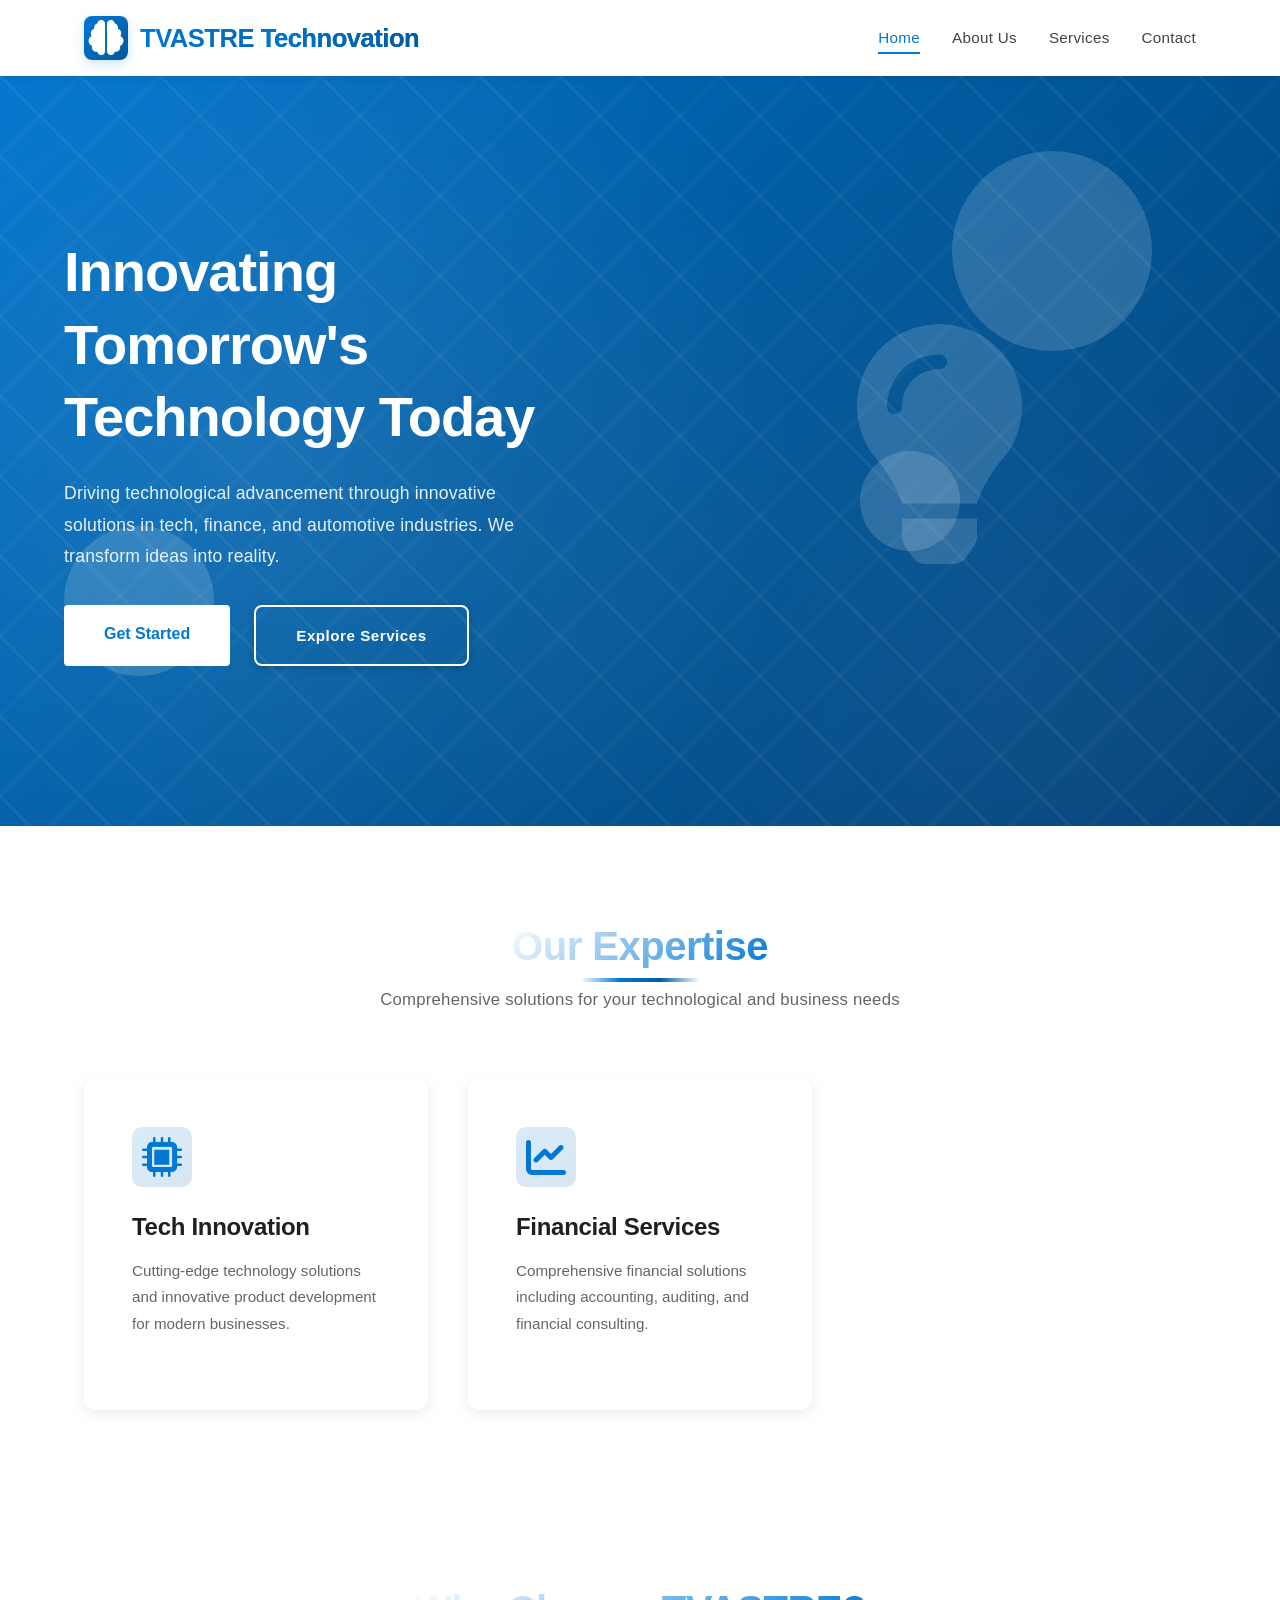
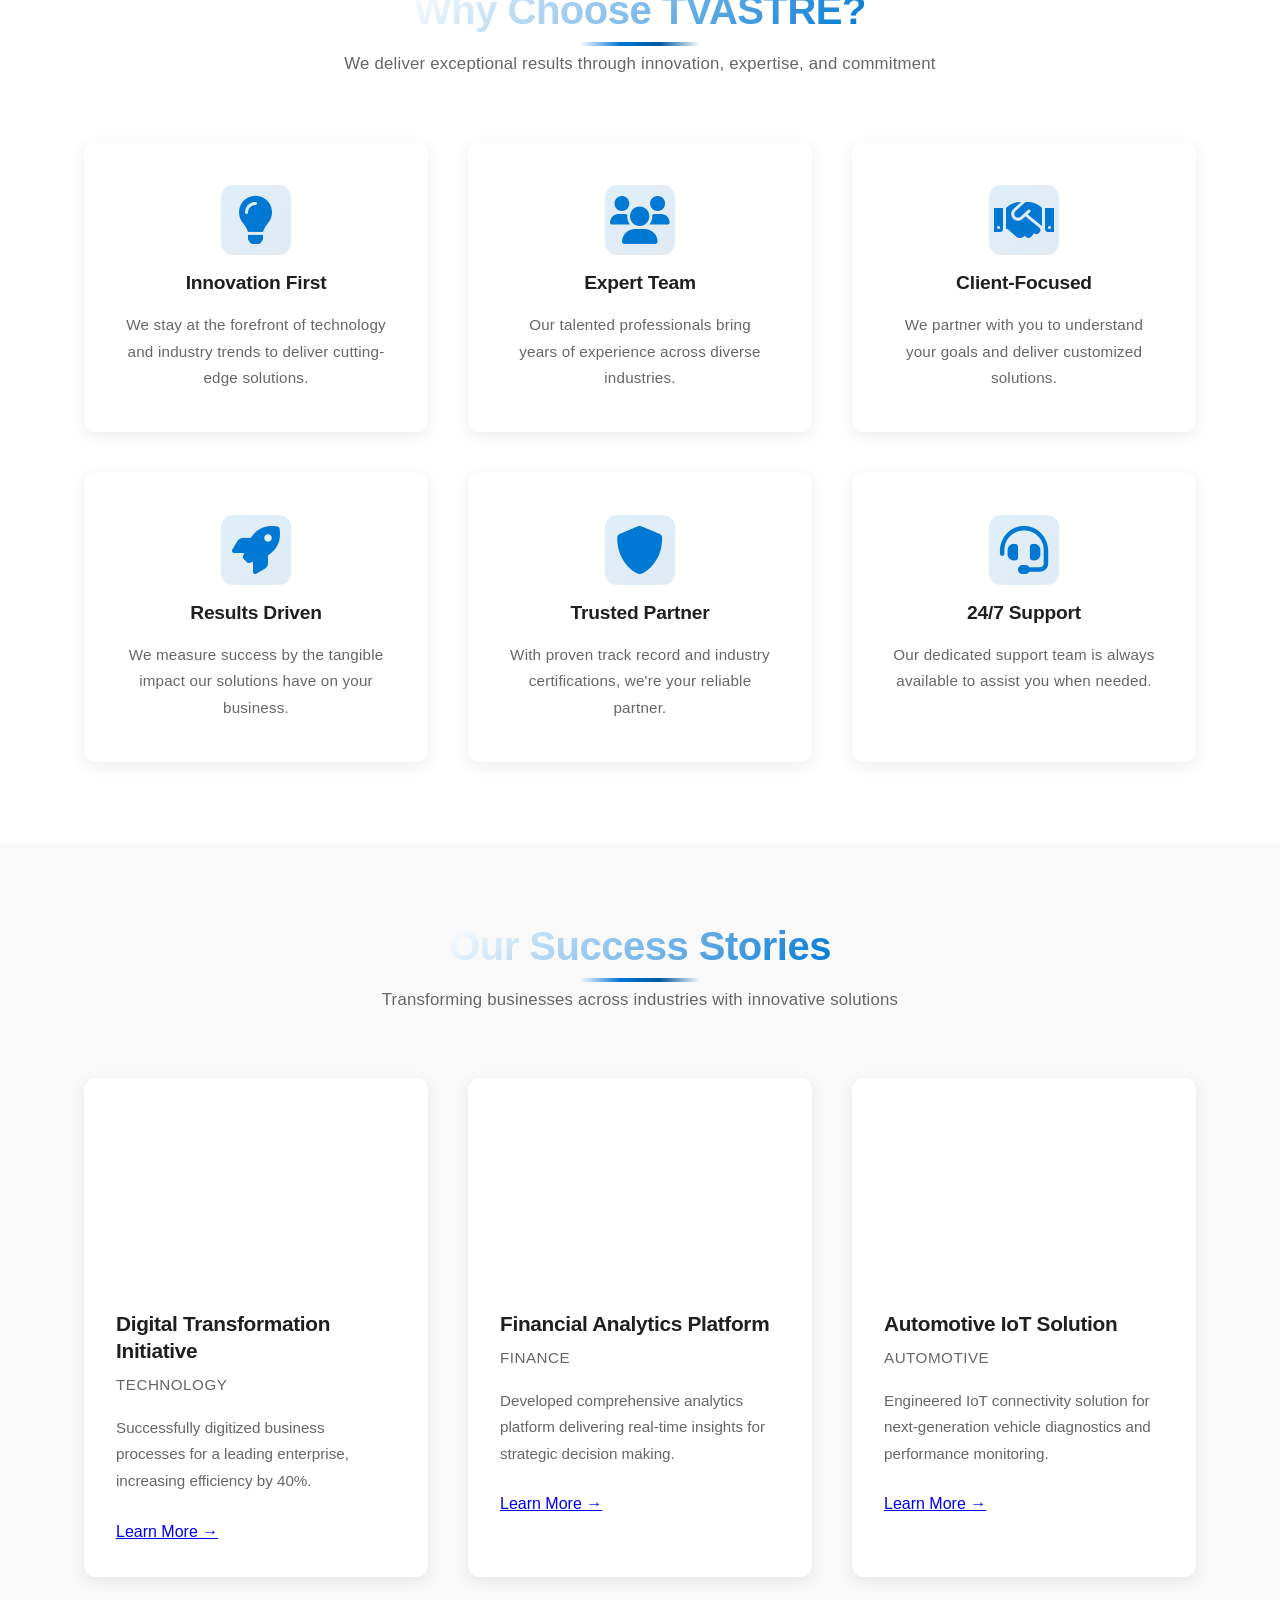
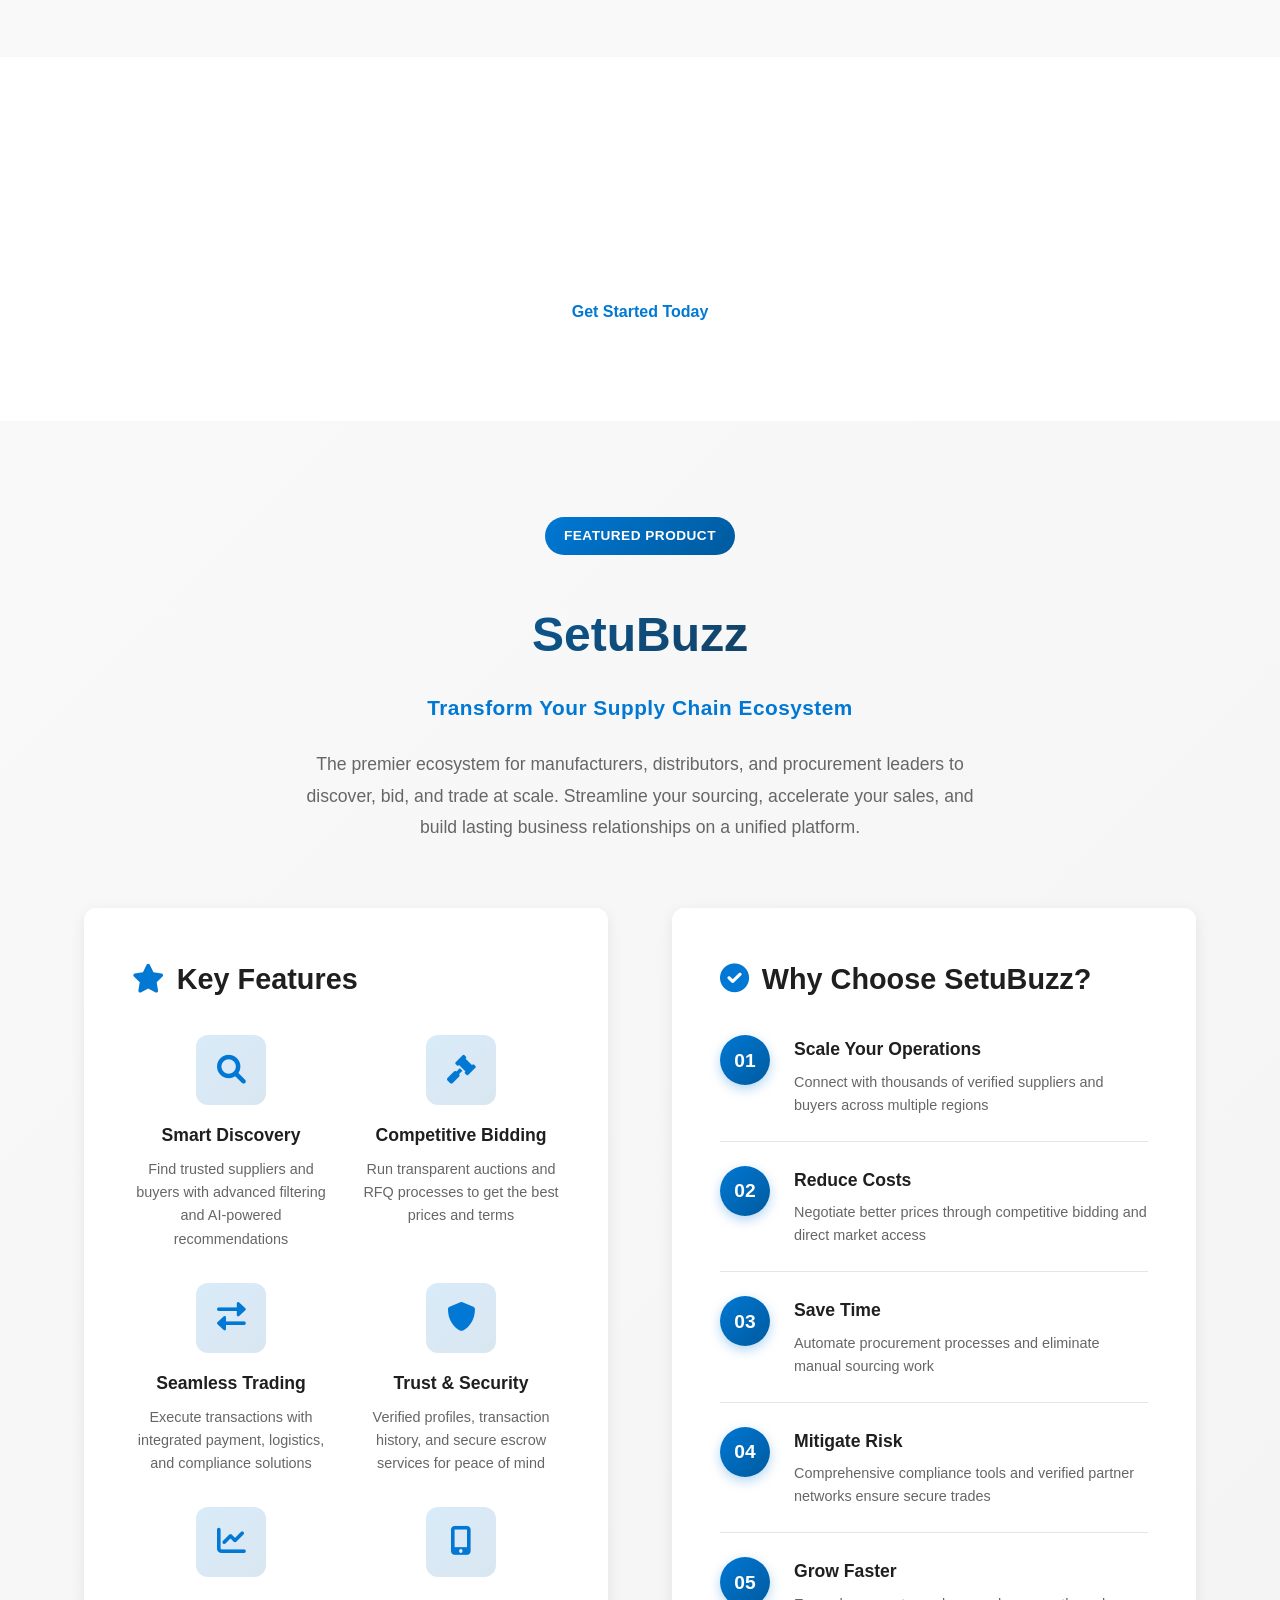
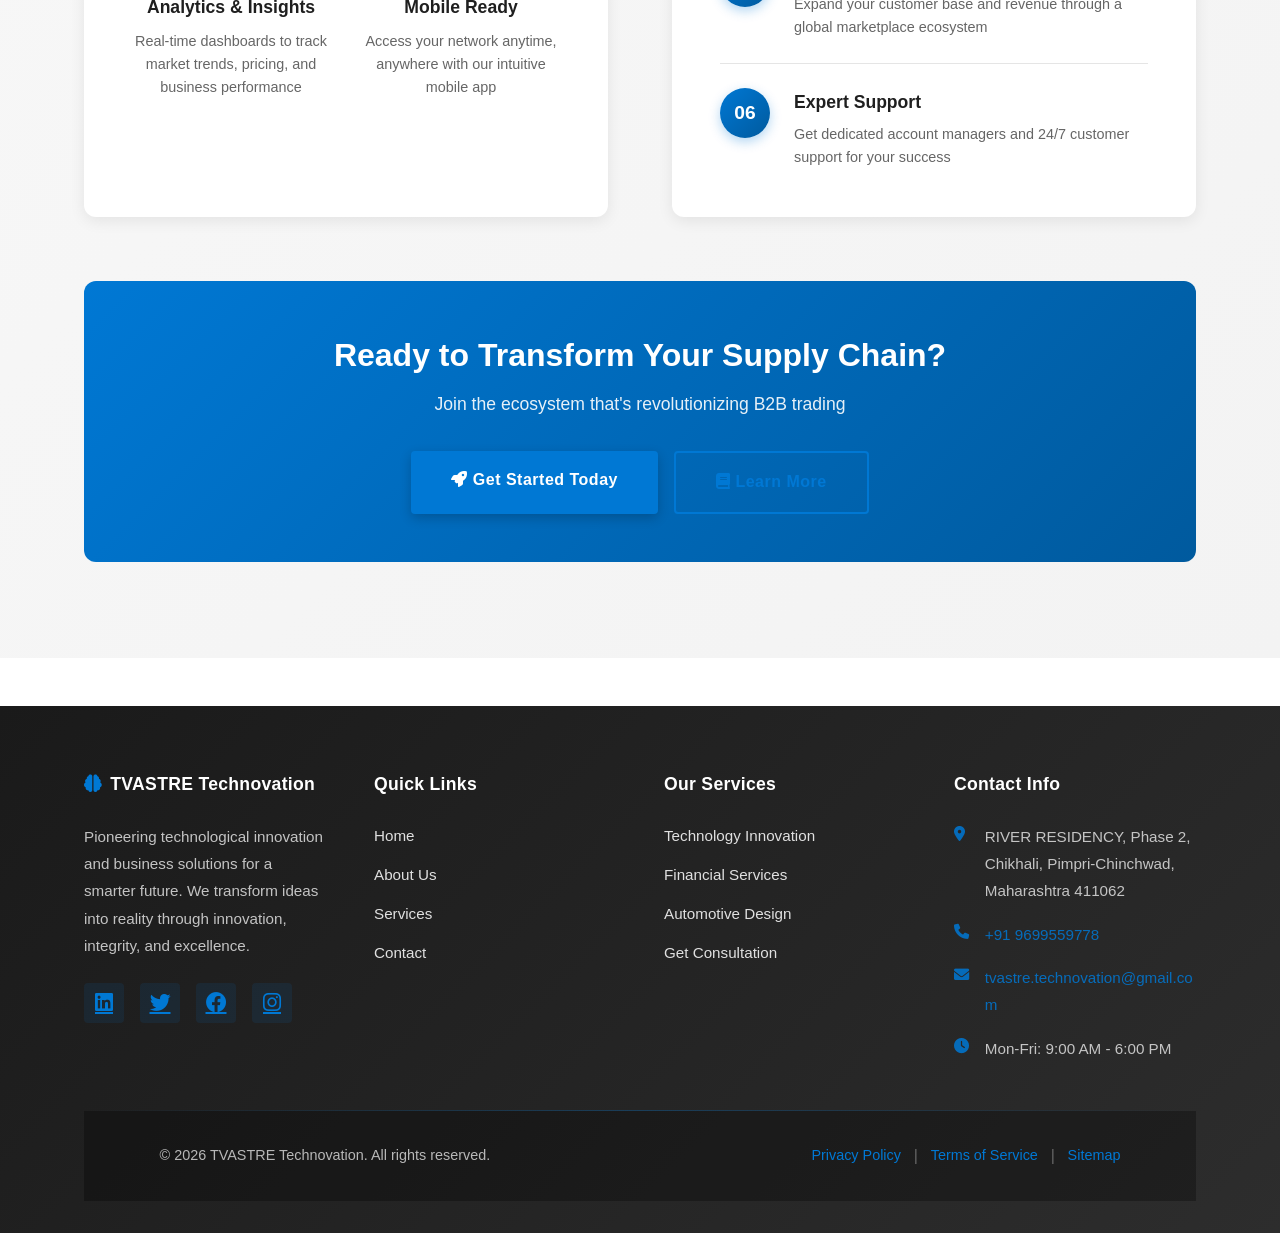
==== index.html @ 9a3a872b "setup" ====
<!DOCTYPE html>
<html lang="en">
<head>
    <meta charset="UTF-8">
    <meta name="viewport" content="width=device-width, initial-scale=1.0">
    <meta name="description" content="TVASTRE Technovation - Leading technology innovation solutions for tech, finance, and automotive industries. Transform your business with our cutting-edge solutions.">
    <meta name="keywords" content="technology innovation, tech solutions, software development, AI, machine learning, financial services, automotive technology">
    <meta name="author" content="TVASTRE Technovation">
    <meta name="robots" content="index, follow, max-snippet:-1, max-image-preview:large, max-video-preview:-1">
    <meta name="theme-color" content="#0078d4">
    <link rel="canonical" href="https://your-domain.com/index.html">
    
    <!-- Open Graph Tags -->
    <meta property="og:type" content="website">
    <meta property="og:title" content="TVASTRE Technovation - Tech Innovation Solutions">
    <meta property="og:description" content="Leading technology innovation solutions for tech, finance, and automotive industries. Transform your business with our cutting-edge solutions.">
    <meta property="og:url" content="https://your-domain.com/">
    <meta property="og:image" content="https://your-domain.com/og-image.png">
    <meta property="og:site_name" content="TVASTRE Technovation">
    
    <!-- Twitter Card Tags -->
    <meta name="twitter:card" content="summary_large_image">
    <meta name="twitter:title" content="TVASTRE Technovation - Tech Innovation Solutions">
    <meta name="twitter:description" content="Leading technology innovation solutions for tech, finance, and automotive industries.">
    <meta name="twitter:image" content="https://your-domain.com/og-image.png">
    
    <title>TVASTRE Technovation - Tech Innovation Solutions</title>
    <link rel="stylesheet" href="style.css">
    <link rel="stylesheet" href="https://cdnjs.cloudflare.com/ajax/libs/font-awesome/6.0.0/css/all.min.css">
    
    <!-- Structured Data - Organization -->
    <script type="application/ld+json">
    {
        "@context": "https://schema.org",
        "@type": "Organization",
        "name": "TVASTRE Technovation",
        "alternateName": "TVASTRE",
        "url": "https://your-domain.com",
        "logo": "https://your-domain.com/logo.png",
        "description": "Technology innovation and business solutions company",
        "foundingDate": "2010",
        "founders": [
            {
                "@type": "Person",
                "name": "Reena Panchal",
                "jobTitle": "Founder & CEO"
            }
        ],
        "address": {
            "@type": "PostalAddress",
            "streetAddress": "RIVER RESIDENCY, Phase 2, Chikhali",
            "addressLocality": "Pimpri-Chinchwad",
            "addressRegion": "Maharashtra",
            "postalCode": "411062",
            "addressCountry": "IN"
        },
        "contactPoint": {
            "@type": "ContactPoint",
            "contactType": "Customer Service",
            "telephone": "+91-9699559778",
            "email": "tvastre.technovation@gmail.com"
        },
        "sameAs": [
            "https://www.linkedin.com/company/tvastre-technovation",
            "https://www.twitter.com/tvastre",
            "https://www.facebook.com/tvastre",
            "https://www.instagram.com/tvastre"
        ]
    }
    </script>
    
    <!-- Structured Data - WebSite -->
    <script type="application/ld+json">
    {
        "@context": "https://schema.org",
        "@type": "WebSite",
        "name": "TVASTRE Technovation",
        "url": "https://your-domain.com",
        "potentialAction": {
            "@type": "SearchAction",
            "target": {
                "@type": "EntryPoint",
                "urlTemplate": "https://your-domain.com/search?q={search_term_string}"
            },
            "query-input": "required name=search_term_string"
        }
    }
    </script>
</head>
<body>
    <!-- Header -->
    <header>
        <div class="container">
            <nav>
                <div class="logo">
                    <i class="fas fa-brain"></i>
                    <h1>TVASTRE <span>Technovation</span></h1>
                </div>
                <div class="menu-toggle" id="menuToggle">
                    <i class="fas fa-bars"></i>
                </div>
                <ul class="nav-links" id="navLinks">
                    <li><a href="index.html" class="active">Home</a></li>
                    <li><a href="about.html">About Us</a></li>
                    <li><a href="services.html">Services</a></li>
                    <li><a href="contact.html">Contact</a></li>
                </ul>
            </nav>
        </div>
    </header>

    <!-- Hero Section -->
    <section class="hero">
        <div class="hero-canvas">
            <div class="hero-shapes">
                <div class="shape shape-1"></div>
                <div class="shape shape-2"></div>
                <div class="shape shape-3"></div>
            </div>
        </div>
        <div class="container hero-content">
            <div class="hero-text">
                <h2>Innovating Tomorrow's Technology Today</h2>
                <p>Driving technological advancement through innovative solutions in tech, finance, and automotive industries. We transform ideas into reality.</p>
                <div class="hero-buttons">
                    <a href="contact.html" class="cta-button">Get Started</a>
                    <a href="services.html" class="cta-button-outline">Explore Services</a>
                </div>
            </div>
            <div class="hero-visual">
                <div class="hero-illustration">
                    <i class="fas fa-lightbulb"></i>
                </div>
            </div>
        </div>
    </section>

    <!-- Services Overview -->
    <section class="services-overview">
        <div class="container">
            <div class="section-title">
                <h2>Our Expertise</h2>
                <p>Comprehensive solutions for your technological and business needs</p>
            </div>
            <div class="services-grid">
                <div class="service-card">
                    <div class="service-icon">
                        <i class="fas fa-microchip"></i>
                    </div>
                    <h3>Tech Innovation</h3>
                    <p>Cutting-edge technology solutions and innovative product development for modern businesses.</p>
                </div>
                <div class="service-card">
                    <div class="service-icon">
                        <i class="fas fa-chart-line"></i>
                    </div>
                    <h3>Financial Services</h3>
                    <p>Comprehensive financial solutions including accounting, auditing, and financial consulting.</p>
                </div>
            </div>
        </div>
    </section>

    <!-- Why Choose Us Section -->
    <section class="why-choose-us">
        <div class="container">
            <div class="section-title">
                <h2>Why Choose TVASTRE?</h2>
                <p>We deliver exceptional results through innovation, expertise, and commitment</p>
            </div>
            <div class="why-grid">
                <div class="why-card">
                    <div class="why-icon">
                        <i class="fas fa-lightbulb"></i>
                    </div>
                    <h4>Innovation First</h4>
                    <p>We stay at the forefront of technology and industry trends to deliver cutting-edge solutions.</p>
                </div>
                <div class="why-card">
                    <div class="why-icon">
                        <i class="fas fa-users"></i>
                    </div>
                    <h4>Expert Team</h4>
                    <p>Our talented professionals bring years of experience across diverse industries.</p>
                </div>
                <div class="why-card">
                    <div class="why-icon">
                        <i class="fas fa-handshake"></i>
                    </div>
                    <h4>Client-Focused</h4>
                    <p>We partner with you to understand your goals and deliver customized solutions.</p>
                </div>
                <div class="why-card">
                    <div class="why-icon">
                        <i class="fas fa-rocket"></i>
                    </div>
                    <h4>Results Driven</h4>
                    <p>We measure success by the tangible impact our solutions have on your business.</p>
                </div>
                <div class="why-card">
                    <div class="why-icon">
                        <i class="fas fa-shield-alt"></i>
                    </div>
                    <h4>Trusted Partner</h4>
                    <p>With proven track record and industry certifications, we're your reliable partner.</p>
                </div>
                <div class="why-card">
                    <div class="why-icon">
                        <i class="fas fa-headset"></i>
                    </div>
                    <h4>24/7 Support</h4>
                    <p>Our dedicated support team is always available to assist you when needed.</p>
                </div>
            </div>
        </div>
    </section>

    <!-- Featured Projects Section -->
    <section class="projects-section">
        <div class="container">
            <div class="section-title">
                <h2>Our Success Stories</h2>
                <p>Transforming businesses across industries with innovative solutions</p>
            </div>
            <div class="projects-grid">
                <div class="project-card">
                    <div class="project-image" style="background-image: url('https://images.unsplash.com/photo-1552664730-d307ca884978?w=600&h=400&fit=crop');" aria-label="Digital Transformation Initiative - Technology project showcasing modern tech workspace" title="Digital Transformation Initiative"></div>
                    <div class="project-content">
                        <h4>Digital Transformation Initiative</h4>
                        <p class="project-category">Technology</p>
                        <p>Successfully digitized business processes for a leading enterprise, increasing efficiency by 40%.</p>
                        <a href="#" class="project-link" aria-label="Learn more about Digital Transformation Initiative project">Learn More →</a>
                    </div>
                </div>
                <div class="project-card">
                    <div class="project-image" style="background-image: url('https://images.unsplash.com/photo-1551288049-bebda4e38f71?w=600&h=400&fit=crop');" aria-label="Financial Analytics Platform - Finance project with data insights and analytics" title="Financial Analytics Platform"></div>
                    <div class="project-content">
                        <h4>Financial Analytics Platform</h4>
                        <p class="project-category">Finance</p>
                        <p>Developed comprehensive analytics platform delivering real-time insights for strategic decision making.</p>
                        <a href="#" class="project-link" aria-label="Learn more about Financial Analytics Platform project">Learn More →</a>
                    </div>
                </div>
                <div class="project-card">
                    <div class="project-image" style="background-image: url('https://images.unsplash.com/photo-1488557456272-9ca3bef4f604?w=600&h=400&fit=crop');" aria-label="Automotive IoT Solution - Connected vehicle technology and diagnostics" title="Automotive IoT Solution"></div>
                    <div class="project-content">
                        <h4>Automotive IoT Solution</h4>
                        <p class="project-category">Automotive</p>
                        <p>Engineered IoT connectivity solution for next-generation vehicle diagnostics and performance monitoring.</p>
                        <a href="#" class="project-link" aria-label="Learn more about Automotive IoT Solution project">Learn More →</a>
                    </div>
                </div>
            </div>
        </div>
    </section>

    <!-- Statistics Section -->
    <!-- <section class="stats-section">
        <div class="container">
            <div class="stats-grid">
                <div class="stat-card">
                    <h3 class="stat-number">150+</h3>
                    <p>Projects Completed</p>
                </div>
                <div class="stat-card">
                    <h3 class="stat-number">50+</h3>
                    <p>Enterprise Clients</p>
                </div>
                <div class="stat-card">
                    <h3 class="stat-number">100+</h3>
                    <p>Team Members</p>
                </div>
                <div class="stat-card">
                    <h3 class="stat-number">15+</h3>
                    <p>Years Experience</p>
                </div>
            </div>
        </div>
    </section> -->

    <!-- CTA Banner -->
    <section class="cta-banner">
        <div class="container">
            <h2>Ready to Transform Your Business?</h2>
            <p>Let's work together to achieve your goals with innovative solutions</p>
            <a href="contact.html" class="cta-button">Get Started Today</a>
        </div>
    </section>

    <!-- SetuBuzz Product Section -->
    <section class="product-section">
        <div class="container">
            <div class="product-header">
                <div class="product-badge">Featured Product</div>
                <h2>SetuBuzz</h2>
                <p class="product-tagline">Transform Your Supply Chain Ecosystem</p>
                <p class="product-description">
                    The premier ecosystem for manufacturers, distributors, and procurement leaders to discover, bid, and trade at scale. 
                    Streamline your sourcing, accelerate your sales, and build lasting business relationships on a unified platform.
                </p>
            </div>

            <div class="product-content">
                <div class="product-features">
                    <h3><i class="fas fa-star"></i> Key Features</h3>
                    <div class="features-grid">
                        <div class="feature-item">
                            <div class="feature-icon">
                                <i class="fas fa-search"></i>
                            </div>
                            <h4>Smart Discovery</h4>
                            <p>Find trusted suppliers and buyers with advanced filtering and AI-powered recommendations</p>
                        </div>

                        <div class="feature-item">
                            <div class="feature-icon">
                                <i class="fas fa-gavel"></i>
                            </div>
                            <h4>Competitive Bidding</h4>
                            <p>Run transparent auctions and RFQ processes to get the best prices and terms</p>
                        </div>

                        <div class="feature-item">
                            <div class="feature-icon">
                                <i class="fas fa-exchange-alt"></i>
                            </div>
                            <h4>Seamless Trading</h4>
                            <p>Execute transactions with integrated payment, logistics, and compliance solutions</p>
                        </div>

                        <div class="feature-item">
                            <div class="feature-icon">
                                <i class="fas fa-shield-alt"></i>
                            </div>
                            <h4>Trust & Security</h4>
                            <p>Verified profiles, transaction history, and secure escrow services for peace of mind</p>
                        </div>

                        <div class="feature-item">
                            <div class="feature-icon">
                                <i class="fas fa-chart-line"></i>
                            </div>
                            <h4>Analytics & Insights</h4>
                            <p>Real-time dashboards to track market trends, pricing, and business performance</p>
                        </div>

                        <div class="feature-item">
                            <div class="feature-icon">
                                <i class="fas fa-mobile-alt"></i>
                            </div>
                            <h4>Mobile Ready</h4>
                            <p>Access your network anytime, anywhere with our intuitive mobile app</p>
                        </div>
                    </div>
                </div>

                <div class="product-benefits">
                    <h3><i class="fas fa-check-circle"></i> Why Choose SetuBuzz?</h3>
                    <div class="benefits-list">
                        <div class="benefit-item">
                            <div class="benefit-number">01</div>
                            <div class="benefit-text">
                                <h4>Scale Your Operations</h4>
                                <p>Connect with thousands of verified suppliers and buyers across multiple regions</p>
                            </div>
                        </div>

                        <div class="benefit-item">
                            <div class="benefit-number">02</div>
                            <div class="benefit-text">
                                <h4>Reduce Costs</h4>
                                <p>Negotiate better prices through competitive bidding and direct market access</p>
                            </div>
                        </div>

                        <div class="benefit-item">
                            <div class="benefit-number">03</div>
                            <div class="benefit-text">
                                <h4>Save Time</h4>
                                <p>Automate procurement processes and eliminate manual sourcing work</p>
                            </div>
                        </div>

                        <div class="benefit-item">
                            <div class="benefit-number">04</div>
                            <div class="benefit-text">
                                <h4>Mitigate Risk</h4>
                                <p>Comprehensive compliance tools and verified partner networks ensure secure trades</p>
                            </div>
                        </div>

                        <div class="benefit-item">
                            <div class="benefit-number">05</div>
                            <div class="benefit-text">
                                <h4>Grow Faster</h4>
                                <p>Expand your customer base and revenue through a global marketplace ecosystem</p>
                            </div>
                        </div>

                        <div class="benefit-item">
                            <div class="benefit-number">06</div>
                            <div class="benefit-text">
                                <h4>Expert Support</h4>
                                <p>Get dedicated account managers and 24/7 customer support for your success</p>
                            </div>
                        </div>
                    </div>
                </div>
            </div>

            <!-- <div class="product-stats">
                <div class="stat">
                    <div class="stat-number">10K+</div>
                    <div class="stat-label">Active Partners</div>
                </div>
                <div class="stat">
                    <div class="stat-number">$500M+</div>
                    <div class="stat-label">Annual Trade Value</div>
                </div>
                <div class="stat">
                    <div class="stat-number">50+</div>
                    <div class="stat-label">Countries Served</div>
                </div>
                <div class="stat">
                    <div class="stat-number">99.9%</div>
                    <div class="stat-label">Uptime SLA</div>
                </div>
            </div> -->

            <div class="product-cta">
                <h3>Ready to Transform Your Supply Chain?</h3>
                <p>Join the ecosystem that's revolutionizing B2B trading</p>
                <div class="cta-buttons">
                    <a href="contact.html" class="cta-button-primary">
                        <i class="fas fa-rocket"></i> Get Started Today
                    </a>
                    <a href="services.html" class="cta-button-secondary">
                        <i class="fas fa-book"></i> Learn More
                    </a>
                </div>
            </div>
        </div>
    </section>

    <!-- Footer -->
    <footer>
        <div class="container">
            <div class="footer-content">
                <div class="footer-section">
                    <h3><i class="fas fa-brain"></i> TVASTRE Technovation</h3>
                    <p>Pioneering technological innovation and business solutions for a smarter future. We transform ideas into reality through innovation, integrity, and excellence.</p>
                    <div class="social-links">
                        <a href="#" title="LinkedIn"><i class="fab fa-linkedin"></i></a>
                        <a href="#" title="Twitter"><i class="fab fa-twitter"></i></a>
                        <a href="#" title="Facebook"><i class="fab fa-facebook"></i></a>
                        <a href="#" title="Instagram"><i class="fab fa-instagram"></i></a>
                    </div>
                </div>

                <div class="footer-section">
                    <h3>Quick Links</h3>
                    <ul class="footer-links">
                        <li><a href="index.html">Home</a></li>
                        <li><a href="about.html">About Us</a></li>
                        <li><a href="services.html">Services</a></li>
                        <li><a href="contact.html">Contact</a></li>
                    </ul>
                </div>

                <div class="footer-section">
                    <h3>Our Services</h3>
                    <ul class="footer-links">
                        <li><a href="services.html#tech">Technology Innovation</a></li>
                        <li><a href="services.html#finance">Financial Services</a></li>
                        <li><a href="services.html#automotive">Automotive Design</a></li>
                        <li><a href="contact.html">Get Consultation</a></li>
                    </ul>
                </div>

                <div class="footer-section">
                    <h3>Contact Info</h3>
                    <div class="contact-details">
                        <p><i class="fas fa-map-marker-alt"></i> RIVER RESIDENCY, Phase 2, Chikhali, Pimpri-Chinchwad, Maharashtra 411062</p>
                        <p><i class="fas fa-phone"></i> <a href="tel:+919699559778">+91 9699559778</a></p>
                        <p><i class="fas fa-envelope"></i> <a href="mailto:tvastre.technovation@gmail.com">tvastre.technovation@gmail.com</a></p>
                        <p><i class="fas fa-clock"></i> Mon-Fri: 9:00 AM - 6:00 PM</p>
                    </div>
                </div>
            </div>

            <div class="footer-divider"></div>

            <div class="footer-bottom">
                <div class="container">
                    <div class="footer-bottom-content">
                        <p class="copyright">&copy; 2026 TVASTRE Technovation. All rights reserved.</p>
                        <div class="footer-links-bottom">
                            <a href="#">Privacy Policy</a>
                            <span>|</span>
                            <a href="#">Terms of Service</a>
                            <span>|</span>
                            <a href="#">Sitemap</a>
                        </div>
                    </div>
                </div>
            </div>
        </div>
    </footer>
    
    <!-- Mobile Menu Toggle & Parallax Script -->
    <script>
        // Mobile Menu Toggle
        const menuToggle = document.getElementById('menuToggle');
        const navLinks = document.getElementById('navLinks');
        
        menuToggle.addEventListener('click', function() {
            navLinks.classList.toggle('active');
        });
        
        // Close menu when a link is clicked
        document.querySelectorAll('.nav-links a').forEach(link => {
            link.addEventListener('click', function() {
                navLinks.classList.remove('active');
            });
        });
        
        // Close menu when clicking outside
        document.addEventListener('click', function(event) {
            const isClickInsideNav = navLinks.contains(event.target);
            const isClickInsideToggle = menuToggle.contains(event.target);
            
            if (!isClickInsideNav && !isClickInsideToggle) {
                navLinks.classList.remove('active');
            }
        });

        // Parallax Effect for Background Elements
        window.addEventListener('scroll', function() {
            const parallaxElements = document.querySelectorAll('.hero, .cta-banner, .parallax-section');
            
            parallaxElements.forEach(function(element) {
                const scrollPosition = window.pageYOffset;
                const elementOffset = element.offsetTop;
                const distance = scrollPosition - elementOffset;
                const parallaxSpeed = 0.5;
                
                if (distance > -element.offsetHeight && distance < window.innerHeight) {
                    element.style.backgroundPosition = 'center ' + (distance * parallaxSpeed) + 'px';
                }
            });
        });

        // Smooth Scroll Behavior for Anchor Links
        document.querySelectorAll('a[href^="#"]').forEach(anchor => {
            anchor.addEventListener('click', function (e) {
                e.preventDefault();
                const target = document.querySelector(this.getAttribute('href'));
                if (target) {
                    target.scrollIntoView({
                        behavior: 'smooth',
                        block: 'start'
                    });
                }
            });
        });
    </script>
</body>
</html>
---- style.css ----
/* Reset and Base Styles */
* {
    margin: 0;
    padding: 0;
    box-sizing: border-box;
}

body {
    font-family: -apple-system, BlinkMacSystemFont, 'Segoe UI', 'Roboto', 'Helvetica Neue', sans-serif;
    line-height: 1.65;
    color: #2d2d2d;
    background-color: #fff;
    font-size: 1rem;
    font-weight: 400;
    -webkit-font-smoothing: antialiased;
    -moz-osx-font-smoothing: grayscale;
}

.container {
    width: 90%;
    max-width: 1200px;
    margin: 0 auto;
    padding: 0 20px;
}

/* Header & Navigation */
header {
    background: #fff;
    border-bottom: none;
    box-shadow: 0 2px 8px rgba(0, 0, 0, 0.08);
    position: sticky;
    top: 0;
    z-index: 1000;
}

nav {
    display: flex;
    justify-content: space-between;
    align-items: center;
    padding: 1rem 0;
}

.logo {
    display: flex;
    align-items: center;
    gap: 12px;
    cursor: pointer;
    transition: all 0.3s ease;
}

.logo:hover {
    transform: translateY(-3px);
}

.logo:hover i {
    box-shadow: 0 8px 24px rgba(0, 120, 212, 0.35);
    transform: scale(1.05);
}

.logo:hover h1 {
    letter-spacing: 0px;
}

.logo i {
    font-size: 2.2rem;
    width: 44px;
    height: 44px;
    background: linear-gradient(135deg, #0078d4, #005a9e);
    color: white;
    display: flex;
    align-items: center;
    justify-content: center;
    border-radius: 8px;
    box-shadow: 0 4px 12px rgba(0, 120, 212, 0.2);
    transition: all 0.3s ease;
}

.logo h1 {
    font-size: 1.6rem;
    background: linear-gradient(135deg, #0078d4, #005a9e);
    -webkit-background-clip: text;
    -webkit-text-fill-color: transparent;
    background-clip: text;
    font-weight: 700;
    letter-spacing: -0.5px;
    margin: 0;
    transition: letter-spacing 0.3s ease;
}

.logo span {
    background: linear-gradient(135deg, #0078d4, #005a9e);
    -webkit-background-clip: text;
    -webkit-text-fill-color: transparent;
    background-clip: text;
    font-weight: 700;
}

.nav-links {
    display: flex;
    list-style: none;
    gap: 2rem;
}

.nav-links a {
    text-decoration: none;
    color: #424242;
    font-weight: 500;
    font-size: 0.95rem;
    letter-spacing: 0.3px;
    transition: color 0.3s;
    padding: 0.5rem 0;
    position: relative;
}

.nav-links a::after {
    content: '';
    position: absolute;
    bottom: 0;
    left: 0;
    width: 0;
    height: 2px;
    background: linear-gradient(90deg, #0078d4, #005a9e);
    transition: width 0.3s ease;
}

.nav-links a:hover {
    color: #0078d4;
}

.nav-links a:hover::after {
    width: 100%;
}

.nav-links a.active {
    color: #0078d4;
}

.nav-links a.active::after {
    content: '';
    position: absolute;
    bottom: 0;
    left: 0;
    width: 100%;
    height: 2px;
    background: #0078d4;
}

/* Hamburger Menu */
.menu-toggle {
    display: none;
    font-size: 1.5rem;
    cursor: pointer;
    color: #0078d4;
    transition: all 0.3s ease;
}

.menu-toggle:hover {
    transform: scale(1.1);
}

/* Hero Section */
.hero {
    background: linear-gradient(135deg, #0078d4 0%, #005a9e 50%, #003d73 100%);
    background-attachment: fixed;
    background-position: center;
    background-repeat: no-repeat;
    background-size: cover;
    color: white;
    padding: 0;
    position: relative;
    overflow: hidden;
    min-height: 750px;
    display: flex;
    align-items: center;
}

.hero::before {
    content: '';
    position: absolute;
    top: 0;
    left: 0;
    right: 0;
    bottom: 0;
    background: 
        radial-gradient(circle at 20% 50%, rgba(255, 255, 255, 0.1) 0%, transparent 50%),
        radial-gradient(circle at 80% 80%, rgba(255, 255, 255, 0.05) 0%, transparent 50%);
    z-index: 1;
}

.hero::after {
    content: '';
    position: absolute;
    top: 0;
    left: 0;
    right: 0;
    bottom: 0;
    background-image: 
        linear-gradient(45deg, transparent 48%, rgba(255, 255, 255, 0.05) 49%, rgba(255, 255, 255, 0.05) 51%, transparent 52%),
        linear-gradient(-45deg, transparent 48%, rgba(255, 255, 255, 0.03) 49%, rgba(255, 255, 255, 0.03) 51%, transparent 52%);
    background-size: 80px 80px;
    background-position: 0 0, 40px 40px;
    z-index: 1;
}

.hero-canvas {
    position: absolute;
    top: 0;
    left: 0;
    right: 0;
    bottom: 0;
    opacity: 0.15;
    z-index: 1;
}

.hero-shapes {
    position: absolute;
    width: 100%;
    height: 100%;
}

.shape {
    position: absolute;
    border-radius: 50%;
    background: white;
}

.shape-1 {
    width: 200px;
    height: 200px;
    top: 10%;
    right: 10%;
    animation: float 6s ease-in-out infinite;
}

.shape-2 {
    width: 150px;
    height: 150px;
    bottom: 20%;
    left: 5%;
    animation: float 8s ease-in-out infinite reverse;
}

.shape-3 {
    width: 100px;
    height: 100px;
    top: 50%;
    right: 25%;
    animation: float 7s ease-in-out infinite;
}

@keyframes float {
    0%, 100% { transform: translateY(0px); }
    50% { transform: translateY(-30px); }
}

/* Parallax Section Class */
.parallax-section {
    background-attachment: fixed;
    background-position: center;
    background-repeat: no-repeat;
    background-size: cover;
    position: relative;
}

/* Parallax Background Element */
.parallax-bg {
    position: relative;
    overflow: hidden;
}

.parallax-content {
    position: relative;
    z-index: 2;
}

.hero-content {
    display: grid;
    grid-template-columns: 1fr 1fr;
    gap: 3rem;
    align-items: center;
    position: relative;
    z-index: 3;
    padding: 4rem 0;
}

.hero-text h2 {
    font-size: 3.5rem;
    margin-bottom: 1.5rem;
    font-weight: 600;
    line-height: 1.3;
    letter-spacing: -1px;
    animation: slideInLeft 0.8s ease-out;
}

@keyframes slideInLeft {
    from {
        opacity: 0;
        transform: translateX(-30px);
    }
    to {
        opacity: 1;
        transform: translateX(0);
    }
}

.hero-text p {
    font-size: 1.1rem;
    max-width: 500px;
    margin-bottom: 2rem;
    opacity: 0.9;
    line-height: 1.8;
    font-weight: 400;
    letter-spacing: 0.2px;
    animation: slideInUp 0.8s ease-out 0.2s backwards;
}

.hero-buttons {
    display: flex;
    gap: 1.5rem;
    flex-wrap: wrap;
    animation: slideInUp 0.8s ease-out 0.4s backwards;
}

@keyframes slideInUp {
    from {
        opacity: 0;
        transform: translateY(30px);
    }
    to {
        opacity: 1;
        transform: translateY(0);
    }
}

.cta-button-outline {
    display: inline-block;
    background: transparent;
    color: white;
    padding: 1rem 2.5rem;
    border: 2px solid white;
    border-radius: 8px;
    text-decoration: none;
    font-weight: 600;
    font-size: 0.95rem;
    letter-spacing: 0.5px;
    transition: all 0.3s ease;
    box-shadow: 0 2px 8px rgba(0, 0, 0, 0.2), 0 0 20px rgba(255, 255, 255, 0);
    position: relative;
    overflow: hidden;
    min-height: 44px;
    display: flex;
    align-items: center;
    justify-content: center;
}

.cta-button-outline::before {
    content: '';
    position: absolute;
    top: 0;
    left: -100%;
    width: 100%;
    height: 100%;
    background: white;
    z-index: -1;
    transition: left 0.3s ease;
}

.cta-button-outline:hover {
    background: white;
    color: #0078d4;
    transform: translateY(-2px);
    box-shadow: 0 8px 16px rgba(0, 0, 0, 0.3), 0 0 30px rgba(255, 255, 255, 0.4);
}

.cta-button-outline:hover::before {
    left: 0;
}

.hero-visual {
    display: flex;
    justify-content: center;
    align-items: center;
}

.hero-illustration {
    font-size: 15rem;
    opacity: 0.15;
    animation: pulse 3s ease-in-out infinite;
}

@keyframes pulse {
    0%, 100% { transform: scale(1); }
    50% { transform: scale(1.1); }
}

/* Section Common Styles */
section {
    padding: 6rem 0;
}

.section-title {
    text-align: center;
    margin-bottom: 4rem;
}

.section-title h2 {
    font-size: 2.5rem;
    color: #1f1f1f;
    margin-bottom: 1rem;
    position: relative;
    display: inline-block;
    font-weight: 600;
    letter-spacing: -0.5px;
    line-height: 1.2;
    background: linear-gradient(135deg, #fff, #0078d4);
    -webkit-background-clip: text;
    -webkit-text-fill-color: transparent;
    background-clip: text;
}

.section-title h2::after {
    content: '';
    position: absolute;
    bottom: -12px;
    left: 50%;
    transform: translateX(-50%);
    width: 120px;
    height: 4px;
    background: linear-gradient(90deg, transparent, #0078d4, #005a9e, transparent);
    border-radius: 2px;
    animation: expandWidth 0.8s ease-out;
}

@keyframes expandWidth {
    from {
        width: 0;
    }
    to {
        width: 120px;
    }
}

.section-title p {
    color: #666;
    max-width: 600px;
    margin: 0 auto;
    font-size: 1.05rem;
    line-height: 1.7;
    font-weight: 400;
    letter-spacing: 0.2px;
}

/* Services Section */
.services-grid {
    display: grid;
    grid-template-columns: repeat(auto-fit, minmax(300px, 1fr));
    gap: 2.5rem;
    margin-top: 4rem;
}

.service-card {
    background: white;
    border-radius: 12px;
    padding: 3rem;
    border: none;
    box-shadow: 0 4px 15px rgba(0, 0, 0, 0.08);
    transition: box-shadow 0.3s ease, transform 0.3s ease;
    position: relative;
    overflow: hidden;
}

.service-card::before {
    content: '';
    position: absolute;
    top: 0;
    left: 0;
    width: 100%;
    height: 4px;
    background: linear-gradient(90deg, #0078d4, #005a9e);
    transform: scaleX(0);
    transform-origin: left;
    transition: transform 0.3s ease;
}

.service-card:hover {
    transform: translateY(-8px);
    box-shadow: 0 16px 40px rgba(0, 120, 212, 0.15);
}

.service-card:hover::before {
    transform: scaleX(1);
}

.service-card h3 {
    color: #1f1f1f;
    margin-bottom: 1rem;
    font-size: 1.5rem;
    font-weight: 600;
    letter-spacing: -0.3px;
    line-height: 1.3;
    transition: all 0.3s ease;
}

.service-card:hover h3 {
    color: #0078d4;
    transform: translateX(5px);
}

.service-card h4 {
    color: #0078d4;
    margin-bottom: 1rem;
    font-size: 1.25rem;
    font-weight: 600;
    letter-spacing: 0.2px;
}

.service-card p {
    color: #666;
    margin-bottom: 1.5rem;
    line-height: 1.75;
    font-weight: 400;
    font-size: 0.95rem;
}

.service-icon {
    font-size: 2.5rem;
    color: #0078d4;
    margin-bottom: 1.5rem;
    width: 60px;
    height: 60px;
    display: flex;
    align-items: center;
    justify-content: center;
    background: linear-gradient(135deg, rgba(0, 120, 212, 0.15), rgba(0, 90, 158, 0.15));
    border-radius: 10px;
    transition: all 0.3s ease;
}

.service-card:hover .service-icon {
    background: linear-gradient(135deg, #0078d4, #005a9e);
    color: white;
    transform: rotate(10deg) scale(1.1);
}

/* About Page */
.about-content {
    display: grid;
    grid-template-columns: 1fr 1fr;
    gap: 4rem;
    align-items: center;
}

.about-text h3 {
    color: #1f1f1f;
    margin-bottom: 1.5rem;
    font-size: 2rem;
    font-weight: 600;
    letter-spacing: -0.5px;
    line-height: 1.3;
    background: linear-gradient(135deg, #1f1f1f, #0078d4);
    -webkit-background-clip: text;
    -webkit-text-fill-color: transparent;
    background-clip: text;
}

.about-image img {
    width: 100%;
    border-radius: 4px;
    box-shadow: 0 10px 30px rgba(0,0,0,0.12);
}

.founder-info {
    background: linear-gradient(135deg, #f9f9f9, #f3f3f3);
    padding: 2.5rem;
    border-radius: 12px;
    margin-top: 2rem;
    border-left: 5px solid #0078d4;
    box-shadow: 0 2px 8px rgba(0, 0, 0, 0.04);
}

/* Contact Page */
.contact-container {
    display: grid;
    grid-template-columns: 1fr 2fr;
    gap: 4rem;
}

.contact-info {
    background: white;
    color: #1f1f1f;
    padding: 3rem;
    border-radius: 12px;
    box-shadow: 0 4px 15px rgba(0, 0, 0, 0.08);
}

.contact-info h3 {
    margin-bottom: 2rem;
    font-size: 1.5rem;
    font-weight: 600;
    letter-spacing: -0.3px;
    color: #1f1f1f;
}

.contact-item {
    display: flex;
    align-items: center;
    gap: 1rem;
    margin-bottom: 1.5rem;
}

.contact-icon {
    font-size: 1.2rem;
    color: #0078d4;
}

.contact-form {
    background: white;
    padding: 3rem;
    border-radius: 12px;
    border: none;
    box-shadow: 0 4px 15px rgba(0, 0, 0, 0.08);
}

.form-group {
    margin-bottom: 1.5rem;
}

.form-group label {
    display: block;
    margin-bottom: 0.5rem;
    color: #1f1f1f;
    font-weight: 600;
    font-size: 0.95rem;
    letter-spacing: 0.2px;
}

.form-group input,
.form-group textarea {
    width: 100%;
    padding: 0.9rem 1.1rem;
    border: 2px solid #e5e5e5;
    border-radius: 8px;
    font-family: inherit;
    font-size: 0.95rem;
    font-weight: 400;
    letter-spacing: 0.2px;
    line-height: 1.5;
    transition: border-color 0.3s ease, box-shadow 0.3s ease;
    background: #fafafa;
    min-height: 44px;
}

.form-group input:focus,
.form-group textarea:focus {
    outline: none;
    border-color: #0078d4;
    background: white;
    box-shadow: 0 0 0 3px rgba(0, 120, 212, 0.1), inset 0 0 0 1px rgba(0, 120, 212, 0.2);
}

.form-group textarea {
    height: 150px;
    resize: vertical;
}

.submit-btn {
    background: linear-gradient(135deg, #0078d4, #005a9e);
    color: white;
    border: none;
    padding: 1rem 2.5rem;
    border-radius: 8px;
    font-size: 0.95rem;
    font-weight: 600;
    letter-spacing: 0.5px;
    cursor: pointer;
    transition: all 0.3s ease;
    box-shadow: 0 4px 12px rgba(0, 120, 212, 0.3);
    position: relative;
    overflow: hidden;
    min-height: 44px;
    display: flex;
    align-items: center;
    justify-content: center;
}

.submit-btn::before {
    content: '';
    position: absolute;
    top: 50%;
    left: 50%;
    width: 0;
    height: 0;
    background: rgba(255, 255, 255, 0.1);
    border-radius: 50%;
    transform: translate(-50%, -50%);
    transition: width 0.6s, height 0.6s;
}

.submit-btn:hover {
    transform: translateY(-2px);
    box-shadow: 0 8px 20px rgba(0, 120, 212, 0.4);
}

.submit-btn:hover::before {
    width: 300px;
    height: 300px;
}

/* Footer */
footer {
    background: linear-gradient(135deg, #1a1a1a 0%, #2d2d2d 100%);
    color: white;
    padding: 4rem 0 2rem;
    margin-top: 3rem;
}
    padding: 5rem 0 0;
    margin-top: 5rem;
}

footer .container {
    padding: 0 20px;
}

.footer-content {
    display: grid;
    grid-template-columns: repeat(4, 1fr);
    gap: 3rem;
    padding-bottom: 3rem;
    width: 100%;
}

@media (max-width: 1024px) {
    .footer-content {
        grid-template-columns: repeat(2, 1fr);
    }
}

@media (max-width: 768px) {
    .footer-content {
        grid-template-columns: 1fr;
        gap: 2rem;
        padding-bottom: 2rem;
    }
}

.footer-section {
    word-break: break-word;
}

.footer-section h3 {
    margin-bottom: 1.5rem;
    font-size: 1.1rem;
    font-weight: 600;
    display: flex;
    align-items: center;
    gap: 0.5rem;
    color: white;
    letter-spacing: 0.3px;
}

.footer-section h3 i {
    color: #0078d4;
    flex-shrink: 0;
}

.footer-section p {
    opacity: 0.85;
    line-height: 1.8;
    font-size: 0.95rem;
    color: #e0e0e0;
    margin: 0 0 1rem 0;
}

.footer-links {
    list-style: none;
    padding: 0;
    margin: 0;
}

.footer-links li {
    margin-bottom: 0.8rem;
}

.footer-links a {
    color: #e0e0e0;
    text-decoration: none;
    transition: color 0.3s, padding-left 0.3s, text-shadow 0.3s;
    display: inline-block;
    padding-left: 0;
    font-size: 0.95rem;
}

.footer-links a:hover {
    color: #00b4f1;
    padding-left: 8px;
    text-shadow: 0 0 8px rgba(0, 180, 241, 0.5);
}

.contact-details {
    display: flex;
    flex-direction: column;
    gap: 1rem;
}

.contact-details p {
    display: flex;
    align-items: flex-start;
    gap: 0.8rem;
    margin: 0;
    font-size: 0.95rem;
    color: #e0e0e0;
}

.contact-details i {
    color: #0078d4;
    min-width: 18px;
    margin-top: 0.2rem;
    flex-shrink: 0;
}

.contact-details a {
    color: #0078d4;
    text-decoration: none;
    transition: color 0.3s;
}

.contact-details a:hover {
    color: #00b4f1;
    text-decoration: underline;
}

.social-links {
    display: flex;
    gap: 1rem;
    margin-top: 1.5rem;
    flex-wrap: wrap;
}

.social-links a {
    color: #0078d4;
    font-size: 1.3rem;
    transition: color 0.3s, transform 0.3s, background 0.3s;
    display: inline-flex;
    align-items: center;
    justify-content: center;
    width: 40px;
    height: 40px;
    background: rgba(0, 120, 212, 0.1);
    border-radius: 4px;
    padding: 0;
    flex-shrink: 0;
}

.social-links a:hover {
    color: #00b4f1;
    background: rgba(0, 120, 212, 0.2);
    transform: translateY(-3px);
}

.footer-divider {
    height: 1px;
    background: linear-gradient(90deg, rgba(0, 120, 212, 0), rgba(0, 120, 212, 0.3), rgba(0, 120, 212, 0));
    margin: 0;
}

.footer-bottom {
    background: rgba(0, 0, 0, 0.3);
    padding: 2rem 0;
}

.footer-bottom-content {
    display: flex;
    justify-content: space-between;
    align-items: center;
    flex-wrap: wrap;
    gap: 2rem;
    width: 100%;
}

.copyright {
    font-size: 0.9rem;
    opacity: 0.8;
    margin: 0;
    color: #e0e0e0;
    flex: 1;
    min-width: 250px;
}

.footer-links-bottom {
    display: flex;
    align-items: center;
    justify-content: flex-end;
    gap: 0.8rem;
    flex-wrap: wrap;
}

.footer-links-bottom a {
    color: #0078d4;
    text-decoration: none;
    font-size: 0.9rem;
    transition: color 0.3s;
    white-space: nowrap;
}

.footer-links-bottom a:hover {
    color: #00b4f1;
    text-decoration: underline;
}

.footer-links-bottom span {
    color: #666;
}

/* ========== RESPONSIVE DESIGN ========== */

/* Extra Small Devices - Mobile (max-width: 480px) */
@media (max-width: 480px) {
    body {
        font-size: 0.9rem;
    }

    .container {
        width: 95%;
        padding: 0 10px;
    }

    header {
        padding: 0.75rem 0;
    }

    nav {
        display: flex;
        align-items: center;
        justify-content: space-between;
        gap: 1rem;
    }

    .logo h1 {
        font-size: 1.1rem;
    }

    .logo i {
        width: 32px;
        height: 32px;
        font-size: 1.6rem;
    }

    .menu-toggle {
        display: flex;
        align-items: center;
        justify-content: center;
        font-size: 1.5rem;
        cursor: pointer;
        color: #0078d4;
        z-index: 100;
    }

    .nav-links {
        position: fixed;
        top: 60px;
        left: 0;
        right: 0;
        background: white;
        flex-direction: column;
        gap: 0;
        padding: 1rem 0;
        max-height: 0;
        overflow: hidden;
        transition: max-height 0.3s ease;
        box-shadow: 0 4px 12px rgba(0, 0, 0, 0.1);
        z-index: 99;
    }

    .nav-links.active {
        max-height: 400px;
    }

    .nav-links li {
        width: 100%;
        border-bottom: 1px solid #e0e0e0;
    }

    .nav-links li:last-child {
        border-bottom: none;
    }

    .nav-links a {
        display: block;
        padding: 1rem 1.5rem;
        color: #424242;
        text-decoration: none;
        font-weight: 500;
        transition: all 0.3s ease;
        position: relative;
        padding-bottom: 1rem;
    }

    .nav-links a::after {
        display: none;
    }

    .nav-links a:hover {
        background-color: #f5f5f5;
        color: #0078d4;
        padding-left: 2rem;
    }

    .nav-links a.active {
        background-color: #e8f4fd;
        color: #0078d4;
        border-left: 4px solid #0078d4;
        padding-left: 1.2rem;
    }

    .hero {
        min-height: 500px;
        padding: 2rem 0;
    }

    .hero-content {
        grid-template-columns: 1fr;
        padding: 1.5rem 0;
        gap: 1.5rem;
    }

    .hero-text h2 {
        font-size: 1.8rem;
        line-height: 1.2;
        margin-bottom: 1rem;
    }

    .hero-text p {
        font-size: 1rem;
        margin-bottom: 1.5rem;
    }

    .hero-visual {
        display: none;
    }

    .hero-buttons {
        flex-direction: column;
        gap: 1rem;
    }

    /* Disable parallax on mobile for better performance */
    .hero,
    .about-hero,
    .services-hero,
    .contact-hero,
    .cta-banner,
    .about-stats,
    .parallax-section {
        background-attachment: scroll !important;
    }

    .cta-button,
    .cta-button-outline {
        width: 100%;
        text-align: center;
        padding: 0.9rem 1.5rem;
        font-size: 0.9rem;
    }

    section {
        padding: 2.5rem 0;
    }

    .section-title h2 {
        font-size: 1.8rem;
        margin-bottom: 0.8rem;
    }

    .section-title p {
        font-size: 0.95rem;
        margin-top: 1rem;
    }

    .services-grid,
    .why-grid,
    .projects-grid,
    .team-grid,
    .faq-grid {
        grid-template-columns: 1fr;
        gap: 1.5rem;
        margin-top: 2.5rem;
    }

    .service-card,
    .why-card,
    .team-card,
    .faq-card {
        padding: 1.5rem;
    }

    .service-card h3,
    .why-card h4,
    .team-card h4 {
        font-size: 1.2rem;
    }

    .about-content,
    .contact-container {
        grid-template-columns: 1fr;
        gap: 2rem;
    }

    .contact-form {
        padding: 1.5rem;
    }

    .form-group input,
    .form-group textarea {
        padding: 0.8rem;
        font-size: 0.9rem;
    }

    .submit-btn {
        width: 100%;
        padding: 0.9rem 1.5rem;
        font-size: 0.9rem;
    }

    .stats-grid {
        grid-template-columns: 1fr;
    }

    .stat-item h3 {
        font-size: 2rem;
    }

    .product-section {
        padding: 3rem 0;
    }

    .product-header h2 {
        font-size: 1.5rem;
    }

    .product-tagline {
        font-size: 1rem;
    }

    .product-content {
        grid-template-columns: 1fr;
        gap: 1.5rem;
    }

    .features-grid {
        grid-template-columns: 1fr;
    }

    .product-stats {
        grid-template-columns: repeat(2, 1fr);
        gap: 1rem;
        padding: 1.5rem;
    }

    .stat-number {
        font-size: 1.8rem;
    }

    .product-cta h3 {
        font-size: 1.5rem;
    }

    .cta-buttons {
        flex-direction: column;
    }

    .cta-button-primary,
    .cta-button-secondary {
        width: 100%;
    }

    .quick-contact-grid {
        grid-template-columns: 1fr;
        gap: 1rem;
    }

    .values-grid {
        grid-template-columns: 1fr;
    }

    .shape {
        display: none;
    }

    .footer-content {
        grid-template-columns: 1fr;
        gap: 1.5rem;
    }

    .footer-bottom-content {
        flex-direction: column;
        gap: 1rem;
    }

    .footer-links-bottom {
        justify-content: center;
        width: 100%;
    }

    .copyright {
        text-align: center;
        min-width: unset;
    }
}

/* Small Devices - Tablet (481px - 768px) */
@media (min-width: 481px) and (max-width: 768px) {
    .container {
        width: 92%;
        padding: 0 15px;
    }

    .nav-links {
        display: none;
    }

    .logo h1 {
        font-size: 1.3rem;
    }

    .logo i {
        width: 36px;
        height: 36px;
        font-size: 1.8rem;
    }

    .hero {
        min-height: 550px;
    }

    .hero-content {
        grid-template-columns: 1fr;
        padding: 2.5rem 0;
        gap: 2rem;
    }

    .hero-text h2 {
        font-size: 2.2rem;
    }

    .hero-text p {
        font-size: 1.05rem;
    }

    .hero-visual {
        display: none;
    }

    .hero-buttons {
        flex-direction: column;
    }

    .cta-button,
    .cta-button-outline {
        width: 100%;
        text-align: center;
    }

    section {
        padding: 4rem 0;
    }

    .section-title h2 {
        font-size: 2.2rem;
    }

    .services-grid,
    .why-grid,
    .projects-grid {
        grid-template-columns: repeat(2, 1fr);
        gap: 2rem;
    }

    .team-grid {
        grid-template-columns: repeat(2, 1fr);
        gap: 2rem;
    }

    .faq-grid {
        grid-template-columns: 1fr;
        gap: 2rem;
    }

    .service-card,
    .why-card {
        padding: 2rem;
    }

    .product-content {
        grid-template-columns: 1fr;
        gap: 2rem;
    }

    .features-grid {
        grid-template-columns: 1fr;
    }

    .product-stats {
        grid-template-columns: repeat(2, 1fr);
        gap: 1rem;
    }

    .product-header h2 {
        font-size: 1.8rem;
    }

    .cta-buttons {
        flex-direction: column;
    }

    .cta-button-primary,
    .cta-button-secondary {
        width: 100%;
    }

    .about-content,
    .contact-container {
        grid-template-columns: 1fr;
        gap: 2.5rem;
    }

    .contact-form,
    .contact-info {
        padding: 2rem;
    }

    .stats-grid {
        grid-template-columns: repeat(2, 1fr);
        gap: 2rem;
    }

    .quick-contact-grid {
        grid-template-columns: repeat(2, 1fr);
        gap: 1.5rem;
    }

    .values-grid {
        grid-template-columns: 1fr;
    }

    .footer-content {
        grid-template-columns: repeat(2, 1fr);
    }

    .footer-bottom-content {
        flex-direction: column;
        align-items: center;
        text-align: center;
    }
}

/* Medium Devices - iPad (769px - 1024px) */
@media (min-width: 769px) and (max-width: 1024px) {
    .container {
        width: 94%;
        max-width: 950px;
    }

    .logo h1 {
        font-size: 1.4rem;
    }

    .logo i {
        width: 40px;
        height: 40px;
        font-size: 2rem;
    }

    .hero {
        min-height: 550px;
    }

    .hero-content {
        grid-template-columns: 1fr 0.8fr;
        gap: 2.5rem;
        padding: 3rem 0;
    }

    .hero-text h2 {
        font-size: 3rem;
    }

    section {
        padding: 5.5rem 0;
    }

    .section-title h2 {
        font-size: 2.3rem;
    }

    .services-grid,
    .why-grid {
        grid-template-columns: repeat(2, 1fr);
        gap: 2.2rem;
    }

    .projects-grid {
        grid-template-columns: repeat(2, 1fr);
        gap: 2.2rem;
    }

    .team-grid {
        grid-template-columns: repeat(3, 1fr);
        gap: 2rem;
    }

    .faq-grid {
        grid-template-columns: repeat(2, 1fr);
        gap: 2rem;
    }

    .about-content {
        grid-template-columns: 1fr 0.9fr;
        gap: 3rem;
    }

    .contact-container {
        grid-template-columns: 1fr 1.3fr;
        gap: 3rem;
    }

    .stats-grid {
        grid-template-columns: repeat(3, 1fr);
        gap: 2rem;
    }

    .quick-contact-grid {
        grid-template-columns: repeat(2, 1fr);
        gap: 1.5rem;
    }

    .footer-content {
        grid-template-columns: repeat(3, 1fr);
    }
}

/* Large Devices - Desktop (max-width: 1024px for 4-column footer) */
@media (max-width: 1024px) {
    .footer-content {
        grid-template-columns: repeat(2, 1fr);
    }
}

/* Extra Large Devices - Desktop and above (1025px+) */
@media (min-width: 1025px) {
    .container {
        width: 90%;
        max-width: 1200px;
    }

    .services-grid {
        grid-template-columns: repeat(3, 1fr);
    }

    .why-grid {
        grid-template-columns: repeat(3, 1fr);
    }

    .projects-grid {
        grid-template-columns: repeat(3, 1fr);
    }

    .team-grid {
        grid-template-columns: repeat(4, 1fr);
    }

    .stats-grid {
        grid-template-columns: repeat(4, 1fr);
    }

    .footer-content {
        grid-template-columns: repeat(4, 1fr);
    }
}

/* Services Hero Section */
.services-hero {
    background: linear-gradient(135deg, #0078d4 0%, #005a9e 100%);
    color: white;
    padding: 4rem 0;
}

.services-hero .section-title h2 {
    color: white;
    font-weight: 300;
}

.services-hero .section-title h2::after {
    background: white;
}

.services-hero .section-title p {
    color: rgba(255, 255, 255, 0.9);
}

/* Service Category */
.service-category {
    margin-bottom: 4rem;
}

.category-header {
    margin-bottom: 3rem;
}

.category-header h3 {
    font-size: 1.8rem;
    color: #0078d4;
    font-weight: 500;
    margin-bottom: 0.5rem;
}

.category-header p {
    color: #666;
    font-size: 1.1rem;
}

/* SetuBuzz Product Section */
.product-section {
    padding: 6rem 0;
    background: linear-gradient(135deg, #f9f9f9 0%, #f3f3f3 100%);
    position: relative;
    overflow: hidden;
}

.product-section::before {
    content: '';
    position: absolute;
    top: -50%;
    right: -10%;
    width: 600px;
    height: 600px;
    background: radial-gradient(circle, rgba(0, 120, 212, 0.08) 0%, transparent 70%);
    border-radius: 50%;
    z-index: 0;
}

.product-section .container {
    position: relative;
    z-index: 1;
}

.product-badge {
    display: inline-block;
    background: linear-gradient(135deg, #0078d4, #005a9e);
    color: white;
    padding: 0.5rem 1.2rem;
    border-radius: 20px;
    font-size: 0.85rem;
    font-weight: 600;
    letter-spacing: 0.5px;
    margin-bottom: 1.5rem;
    text-transform: uppercase;
}

.product-header {
    text-align: center;
    margin-bottom: 4rem;
}

.product-header h2 {
    font-size: 3rem;
    color: #1f1f1f;
    margin: 1rem 0;
    font-weight: 700;
    background: linear-gradient(135deg, #0078d4, #1f1f1f);
    -webkit-background-clip: text;
    -webkit-text-fill-color: transparent;
    background-clip: text;
}

.product-tagline {
    font-size: 1.3rem;
    color: #0078d4;
    font-weight: 600;
    margin-bottom: 1.5rem;
    letter-spacing: 0.5px;
}

.product-description {
    font-size: 1.1rem;
    color: #666;
    line-height: 1.8;
    max-width: 700px;
    margin: 0 auto;
}

.product-content {
    display: grid;
    grid-template-columns: 1fr 1fr;
    gap: 4rem;
    margin-bottom: 4rem;
}

.product-features,
.product-benefits {
    background: white;
    padding: 3rem;
    border-radius: 12px;
    box-shadow: 0 4px 15px rgba(0, 0, 0, 0.08);
}

.product-features h3,
.product-benefits h3 {
    font-size: 1.8rem;
    color: #1f1f1f;
    margin-bottom: 2rem;
    display: flex;
    align-items: center;
    gap: 0.8rem;
}

.product-features h3 i,
.product-benefits h3 i {
    color: #0078d4;
}

.features-grid {
    display: grid;
    grid-template-columns: repeat(2, 1fr);
    gap: 2rem;
}

.feature-item {
    text-align: center;
    transition: all 0.3s ease;
}

.feature-item:hover {
    transform: translateY(-5px);
}

.feature-icon {
    width: 70px;
    height: 70px;
    background: linear-gradient(135deg, rgba(0, 120, 212, 0.15), rgba(0, 90, 158, 0.15));
    border-radius: 12px;
    display: flex;
    align-items: center;
    justify-content: center;
    margin: 0 auto 1rem;
    font-size: 1.8rem;
    color: #0078d4;
    transition: all 0.3s ease;
}

.feature-item:hover .feature-icon {
    background: linear-gradient(135deg, #0078d4, #005a9e);
    color: white;
    transform: scale(1.1);
    box-shadow: 0 8px 20px rgba(0, 120, 212, 0.3);
}

.feature-item h4 {
    font-size: 1.1rem;
    color: #1f1f1f;
    margin-bottom: 0.5rem;
    font-weight: 600;
}

.feature-item p {
    font-size: 0.9rem;
    color: #666;
    line-height: 1.6;
}

.benefits-list {
    display: grid;
    grid-template-columns: 1fr;
    gap: 1.5rem;
}

.benefit-item {
    display: flex;
    gap: 1.5rem;
    padding-bottom: 1.5rem;
    border-bottom: 1px solid #e5e5e5;
    transition: all 0.3s ease;
}

.benefit-item:last-child {
    border-bottom: none;
    padding-bottom: 0;
}

.benefit-item:hover {
    transform: translateX(5px);
}

.benefit-number {
    flex-shrink: 0;
    width: 50px;
    height: 50px;
    background: linear-gradient(135deg, #0078d4, #005a9e);
    color: white;
    border-radius: 50%;
    display: flex;
    align-items: center;
    justify-content: center;
    font-size: 1.2rem;
    font-weight: 700;
    box-shadow: 0 4px 12px rgba(0, 120, 212, 0.3);
}

.benefit-text h4 {
    font-size: 1.1rem;
    color: #1f1f1f;
    margin-bottom: 0.4rem;
    font-weight: 600;
}

.benefit-text p {
    font-size: 0.9rem;
    color: #666;
    line-height: 1.6;
}

.product-stats {
    display: grid;
    grid-template-columns: repeat(4, 1fr);
    gap: 2rem;
    margin-bottom: 4rem;
    padding: 3rem;
    background: white;
    border-radius: 12px;
    box-shadow: 0 4px 15px rgba(0, 0, 0, 0.08);
}

.stat {
    text-align: center;
    padding: 2rem;
}

.stat-number {
    display: block;
    font-size: 2.5rem;
    font-weight: 700;
    color: #0078d4;
    margin-bottom: 0.5rem;
}

.stat-label {
    display: block;
    font-size: 1rem;
    color: #666;
    font-weight: 500;
}

.product-cta {
    text-align: center;
    padding: 3rem;
    background: linear-gradient(135deg, #0078d4 0%, #005a9e 100%);
    border-radius: 12px;
    color: white;
}

.product-cta h3 {
    font-size: 2rem;
    margin-bottom: 0.5rem;
    font-weight: 600;
}

.product-cta p {
    font-size: 1.1rem;
    opacity: 0.9;
    margin-bottom: 2rem;
}

.cta-buttons {
    display: flex;
    gap: 1.5rem;
    justify-content: center;
    flex-wrap: wrap;
}

.cta-button-primary,
.cta-button-secondary {
    display: inline-flex;
    align-items: center;
    gap: 0.8rem;
    padding: 1rem 2rem;
    border-radius: 8px;
    font-weight: 600;
    font-size: 0.95rem;
    letter-spacing: 0.5px;
    text-decoration: none;
    transition: all 0.3s ease;
    border: none;
    cursor: pointer;
}

.cta-button-primary {
    background: white;
    color: #0078d4;
    box-shadow: 0 4px 12px rgba(0, 0, 0, 0.2);
}

.cta-button-primary:hover {
    transform: translateY(-3px);
    box-shadow: 0 8px 20px rgba(0, 0, 0, 0.3);
}

.cta-button-secondary {
    background: transparent;
    color: white;
    border: 2px solid white;
}

.cta-button-secondary:hover {
    background: white;
    color: #0078d4;
    transform: translateY(-3px);
}

/* Quick Contact Section */
.quick-contact {
    background: #f3f3f3;
    padding: 3rem 0;
}

.quick-contact-grid {
    display: grid;
    grid-template-columns: repeat(auto-fit, minmax(200px, 1fr));
    gap: 2rem;
}

.quick-contact-card {
    background: white;
    padding: 2rem;
    border-radius: 4px;
    text-align: center;
    border: 1px solid #e5e5e5;
    transition: transform 0.3s, box-shadow 0.3s;
}

.quick-contact-card:hover {
    transform: translateY(-5px);
    box-shadow: 0 10px 30px rgba(0,0,0,0.12);
}

.quick-contact-card i {
    font-size: 2.5rem;
    color: #0078d4;
    margin-bottom: 1rem;
}

.quick-contact-card h4 {
    color: #1f1f1f;
    margin-bottom: 0.5rem;
    font-size: 1.2rem;
    font-weight: 500;
}

.quick-contact-card p {
    color: #666;
    margin-bottom: 1rem;
    font-size: 0.95rem;
}

.quick-contact-card a {
    color: #0078d4;
    text-decoration: none;
    font-weight: 500;
    transition: color 0.3s;
}

.quick-contact-card a:hover {
    color: #005a9e;
}

/* Contact Form Section */
.contact-form h3 {
    color: #1f1f1f;
    margin-bottom: 2rem;
    font-size: 1.5rem;
    font-weight: 500;
}

.form-group select {
    width: 100%;
    padding: 0.8rem;
    border: 1px solid #ddd;
    border-radius: 4px;
    font-family: inherit;
    font-size: 1rem;
    background: white;
}

/* FAQ Section */
.faq-section {
    padding: 5rem 0;
    background: white;
}

.faq-grid {
    display: grid;
    grid-template-columns: repeat(auto-fit, minmax(320px, 1fr));
    gap: 2.5rem;
    margin-top: 4rem;
}

.faq-card {
    background: white;
    padding: 2.5rem;
    border-radius: 12px;
    border-left: 5px solid #0078d4;
    box-shadow: 0 2px 8px rgba(0, 0, 0, 0.06);
    transition: box-shadow 0.3s ease, transform 0.3s ease;
    position: relative;
    overflow: hidden;
}

.faq-card::after {
    content: '';
    position: absolute;
    bottom: 0;
    left: 0;
    width: 100%;
    height: 0;
    background: linear-gradient(180deg, transparent, rgba(0, 120, 212, 0.05));
    transition: height 0.3s ease;
}

.faq-card:hover {
    box-shadow: 0 8px 20px rgba(0, 120, 212, 0.1);
    transform: translateY(-4px);
}

.faq-card:hover::after {
    height: 100%;
}

.faq-card h4 {
    color: #0078d4;
    margin-bottom: 1rem;
    font-size: 1.1rem;
    font-weight: 600;
    letter-spacing: 0.2px;
    line-height: 1.3;
}

.faq-card p {
    color: #666;
    line-height: 1.75;
    font-weight: 400;
    font-size: 0.95rem;
}

/* Map Section */
.map-section {
    padding: 5rem 0;
    background: white;
}

.map-container {
    margin-top: 3rem;
    border-radius: 4px;
    overflow: hidden;
    box-shadow: 0 5px 20px rgba(0,0,0,0.1);
}

/* CTA Section */
.cta-section {
    background: linear-gradient(135deg, #0078d4 0%, #005a9e 100%);
    color: white;
    padding: 4rem 0;
    text-align: center;
}

.cta-content h2 {
    font-size: 2.5rem;
    margin-bottom: 1rem;
    font-weight: 300;
}

.cta-content p {
    font-size: 1.2rem;
    max-width: 600px;
    margin: 0 auto 2rem;
    opacity: 0.9;
}

.cta-buttons {
    display: flex;
    gap: 1rem;
    justify-content: center;
    flex-wrap: wrap;
}

.cta-button-primary {
    display: inline-block;
    background: white;
    color: #0078d4;
    padding: 1rem 2.5rem;
    border-radius: 4px;
    text-decoration: none;
    font-weight: 600;
    font-size: 1rem;
    transition: transform 0.3s, box-shadow 0.3s;
}

.cta-button-primary:hover {
    transform: translateY(-3px);
    box-shadow: 0 10px 20px rgba(0,0,0,0.2);
}

.cta-button-secondary {
    display: inline-block;
    background: transparent;
    color: white;
    padding: 1rem 2.5rem;
    border: 2px solid white;
    border-radius: 4px;
    text-decoration: none;
    font-weight: 600;
    font-size: 1rem;
    transition: background 0.3s, color 0.3s;
}

.cta-button-secondary:hover {
    background: white;
    color: #0078d4;
}

/* Why Choose Us Section */
.why-choose-us {
    padding: 5rem 0;
    background: white;
}

.why-grid {
    display: grid;
    grid-template-columns: repeat(auto-fit, minmax(300px, 1fr));
    gap: 2.5rem;
    margin-top: 4rem;
}

.why-card {
    background: white;
    padding: 2.5rem;
    border-radius: 12px;
    border: none;
    text-align: center;
    box-shadow: 0 4px 15px rgba(0, 0, 0, 0.08);
    transition: box-shadow 0.3s ease, transform 0.3s ease;
    position: relative;
    border-top: 3px solid transparent;
}

.why-card:hover {
    transform: translateY(-8px);
    box-shadow: 0 16px 40px rgba(0, 120, 212, 0.15);
    border-top-color: #0078d4;
}

.why-icon {
    font-size: 3rem;
    color: #0078d4;
    margin-bottom: 1rem;
    width: 70px;
    height: 70px;
    display: flex;
    align-items: center;
    justify-content: center;
    background: linear-gradient(135deg, rgba(0, 120, 212, 0.12), rgba(0, 90, 158, 0.12));
    border-radius: 12px;
    margin-left: auto;
    margin-right: auto;
    transition: all 0.3s ease;
}

.why-card:hover .why-icon {
    background: linear-gradient(135deg, #0078d4, #005a9e);
    color: white;
    transform: scale(1.15) rotate(-5deg);
    box-shadow: 0 8px 20px rgba(0, 120, 212, 0.3);
}

.why-card h4 {
    color: #1f1f1f;
    margin-bottom: 1rem;
    font-size: 1.2rem;
    font-weight: 600;
    letter-spacing: -0.2px;
    line-height: 1.3;
}

.why-card p {
    color: #666;
    line-height: 1.75;
    font-weight: 400;
    font-size: 0.95rem;
    letter-spacing: 0.2px;
}

/* Projects Section */
.projects-section {
    padding: 5rem 0;
    background: #f9f9f9;
}

.projects-grid {
    display: grid;
    grid-template-columns: repeat(auto-fit, minmax(320px, 1fr));
    gap: 2.5rem;
    margin-top: 4rem;
}

.project-card {
    background: white;
    border-radius: 12px;
    overflow: hidden;
    box-shadow: 0 4px 15px rgba(0, 0, 0, 0.08);
    transition: transform 0.3s ease, box-shadow 0.3s ease;
    position: relative;
}

.project-card::after {
    content: '';
    position: absolute;
    top: 0;
    right: 0;
    width: 4px;
    height: 100%;
    background: linear-gradient(180deg, #0078d4, #005a9e);
    transform: scaleY(0);
    transform-origin: top;
    transition: transform 0.3s ease;
}

.project-card:hover {
    transform: translateY(-8px);
    box-shadow: 0 16px 40px rgba(0, 120, 212, 0.15);
}

.project-card:hover::after {
    transform: scaleY(1);
}

.project-image {
    height: 200px;
    background-size: cover;
    background-position: center;
}

.project-content {
    padding: 2rem;
}

.project-content h4 {
    color: #1f1f1f;
    margin-bottom: 0.5rem;
    font-size: 1.3rem;
    font-weight: 600;
    letter-spacing: -0.3px;
    line-height: 1.3;
}

.project-category {
    color: #0078d4;
    font-size: 0.85rem;
    font-weight: 600;
    margin-bottom: 1rem !important;
    letter-spacing: 0.5px;
    text-transform: uppercase;
}

.project-content p {
    color: #666;
    line-height: 1.75;
    margin-bottom: 1.5rem;
    font-weight: 400;
    font-size: 0.95rem;
}}

.project-link {
    color: #0078d4;
    text-decoration: none;
    font-weight: 600;
    font-size: 0.95rem;
    letter-spacing: 0.3px;
    transition: color 0.3s;
    position: relative;
}

.project-link::after {
    content: '';
    position: absolute;
    bottom: -2px;
    left: 0;
    width: 0;
    height: 2px;
    background: linear-gradient(90deg, #0078d4, #005a9e);
    transition: width 0.3s ease;
}

.project-link:hover {
    color: #005a9e;
}

.project-link:hover::after {
    width: 100%;
}

/* Statistics Section */
.stats-section {
    padding: 5rem 0;
    background: linear-gradient(135deg, #0078d4 0%, #005a9e 100%);
    color: white;
}

.stats-grid {
    display: grid;
    grid-template-columns: repeat(auto-fit, minmax(200px, 1fr));
    gap: 3rem;
    text-align: center;
}

.stat-card h3 {
    font-size: 3rem;
    font-weight: 300;
    margin-bottom: 0.5rem;
}

.stat-card p {
    font-size: 1.1rem;
    opacity: 0.9;
}

/* Contact Info Section */
.contact-info h3 {
    color: #1f1f1f;
    margin-bottom: 2rem;
    font-size: 1.5rem;
    font-weight: 500;
}

.contact-info .contact-item h4 {
    color: #0078d4;
    margin-bottom: 0.5rem;
    font-weight: 500;
}

.contact-info .contact-item p {
    color: #666;
}

/* CTA Banner */
.cta-banner {
    background: linear-gradient(135deg, #0078d4 0%, #005a9e 100%);
    background-attachment: fixed;
    background-position: center;
    background-repeat: no-repeat;
    background-size: cover;
    color: white;
    padding: 5rem 0;
    text-align: center;
    position: relative;
}

.cta-banner::before {
    content: '';
    position: absolute;
    top: 0;
    left: 0;
    right: 0;
    bottom: 0;
    background: radial-gradient(circle at 20% 50%, rgba(255, 255, 255, 0.1) 0%, transparent 50%);
    z-index: 1;
}

.cta-banner .container {
    position: relative;
    z-index: 2;
}

.cta-banner h2 {
    font-size: 2.5rem;
    margin-bottom: 1rem;
    font-weight: 300;
}

.cta-banner p {
    font-size: 1.2rem;
    max-width: 600px;
    margin: 0 auto 2rem;
    opacity: 0.9;
}

.cta-button {
    display: inline-block;
    background: #fff;
    color: #0078d4;
    padding: 1rem 2.5rem;
    border-radius: 4px;
    text-decoration: none;
    font-weight: 600;
    font-size: 1rem;
    transition: transform 0.3s, box-shadow 0.3s;
}

.cta-button:hover {
    transform: translateY(-3px);
    box-shadow: 0 10px 20px rgba(0,0,0,0.2);
}

/* Core Values Section */
.core-values {
    padding: 5rem 0;
    background: white;
}

.values-grid {
    display: grid;
    grid-template-columns: repeat(auto-fit, minmax(250px, 1fr));
    gap: 2rem;
    margin-top: 3rem;
}

.value-card {
    padding: 2.5rem;
    background: linear-gradient(135deg, #f3f3f3 0%, #f9f9f9 100%);
    border-radius: 4px;
    border-left: 4px solid #0078d4;
    position: relative;
}

.value-number {
    font-size: 3rem;
    font-weight: 300;
    color: #0078d4;
    opacity: 0.3;
    margin-bottom: 1rem;
}

.value-card h4 {
    color: #1f1f1f;
    margin-bottom: 1rem;
    font-size: 1.3rem;
    font-weight: 500;
}

.value-card p {
    color: #666;
    line-height: 1.7;
}

/* Team Section */
.team-section {
    padding: 5rem 0;
    background: #f9f9f9;
}

.team-grid {
    display: grid;
    grid-template-columns: repeat(auto-fit, minmax(250px, 1fr));
    gap: 2.5rem;
    margin-top: 4rem;
}

.team-card {
    background: white;
    padding: 2.5rem;
    border-radius: 12px;
    text-align: center;
    box-shadow: 0 4px 15px rgba(0, 0, 0, 0.08);
    transition: transform 0.3s ease, box-shadow 0.3s ease;
    position: relative;
}

.team-card::before {
    content: '';
    position: absolute;
    top: -2px;
    left: 50%;
    width: 0;
    height: 3px;
    background: linear-gradient(90deg, #0078d4, #005a9e);
    transform: translateX(-50%);
    transition: width 0.3s ease;
}

.team-card:hover {
    transform: translateY(-8px);
    box-shadow: 0 16px 40px rgba(0, 120, 212, 0.15);
}

.team-card:hover::before {
    width: 80%;
}

.team-image {
    font-size: 5rem;
    color: white;
    margin-bottom: 1rem;
    width: 90px;
    height: 90px;
    display: flex;
    align-items: center;
    justify-content: center;
    background: linear-gradient(135deg, #0078d4, #005a9e);
    border-radius: 12px;
    margin-left: auto;
    margin-right: auto;
    transition: all 0.3s ease;
    box-shadow: 0 4px 12px rgba(0, 120, 212, 0.2);
}

.team-card:hover .team-image {
    transform: scale(1.1) rotate(5deg);
    box-shadow: 0 8px 24px rgba(0, 120, 212, 0.35);
}

.team-card h4 {
    color: #1f1f1f;
    margin-bottom: 0.5rem;
    font-size: 1.2rem;
    font-weight: 600;
    letter-spacing: -0.2px;
    line-height: 1.3;
}

.team-role {
    color: #0078d4;
    font-weight: 600;
    margin-bottom: 1rem !important;
    font-size: 0.9rem;
    letter-spacing: 0.3px;
    text-transform: uppercase;
}

.team-bio {
    color: #666;
    line-height: 1.75;
    font-size: 0.95rem;
    font-weight: 400;
    letter-spacing: 0.2px;
}

/* Achievements & Timeline Section */
.achievements-section {
    padding: 5rem 0;
    background: white;
}

.timeline {
    display: grid;
    grid-template-columns: repeat(auto-fit, minmax(200px, 1fr));
    gap: 2rem;
    margin-top: 3rem;
    position: relative;
}

.timeline::before {
    content: '';
    position: absolute;
    top: 50%;
    left: 0;
    right: 0;
    height: 2px;
    background: linear-gradient(90deg, #0078d4, transparent);
    transform: translateY(-50%);
    z-index: 0;
}

@media (max-width: 768px) {
    .timeline::before {
        display: none;
    }
}

.timeline-item {
    background: white;
    padding: 2rem;
    border-radius: 4px;
    border: 2px solid #e5e5e5;
    position: relative;
    z-index: 1;
    transition: all 0.3s;
}

.timeline-item:hover {
    border-color: #0078d4;
    box-shadow: 0 10px 30px rgba(0,0,0,0.1);
}

.timeline-content h4 {
    color: #0078d4;
    font-size: 1.5rem;
    margin-bottom: 0.5rem;
    font-weight: 600;
}

.timeline-content p {
    color: #666;
    line-height: 1.6;
}

/* About Stats Section */
.about-stats {
    padding: 5rem 0;
    background: linear-gradient(135deg, #0078d4 0%, #005a9e 100%);
    background-attachment: fixed;
    background-position: center;
    background-repeat: no-repeat;
    background-size: cover;
    color: white;
    position: relative;
}

.about-stats::before {
    content: '';
    position: absolute;
    top: 0;
    left: 0;
    right: 0;
    bottom: 0;
    background: radial-gradient(circle at 20% 50%, rgba(255, 255, 255, 0.1) 0%, transparent 50%);
    z-index: 1;
}

.about-stats .container {
    position: relative;
    z-index: 2;
}

.about-stats .stats-grid {
    margin-top: 3rem;
}

/* Hero Sections with Parallax */
.about-hero,
.services-hero,
.contact-hero {
    background: linear-gradient(135deg, #0078d4 0%, #005a9e 50%, #003d73 100%);
    background-attachment: fixed;
    background-position: center;
    background-repeat: no-repeat;
    background-size: cover;
    color: white;
    padding: 5rem 0;
    text-align: center;
    position: relative;
    overflow: hidden;
}

.about-hero::before,
.services-hero::before,
.contact-hero::before {
    content: '';
    position: absolute;
    top: 0;
    left: 0;
    right: 0;
    bottom: 0;
    background: 
        radial-gradient(circle at 20% 50%, rgba(255, 255, 255, 0.1) 0%, transparent 50%),
        radial-gradient(circle at 80% 80%, rgba(255, 255, 255, 0.05) 0%, transparent 50%);
    z-index: 1;
}

.about-hero::after,
.services-hero::after,
.contact-hero::after {
    content: '';
    position: absolute;
    top: 0;
    left: 0;
    right: 0;
    bottom: 0;
    background-image: 
        linear-gradient(45deg, transparent 48%, rgba(255, 255, 255, 0.05) 49%, rgba(255, 255, 255, 0.05) 51%, transparent 52%),
        linear-gradient(-45deg, transparent 48%, rgba(255, 255, 255, 0.03) 49%, rgba(255, 255, 255, 0.03) 51%, transparent 52%);
    background-size: 80px 80px;
    background-position: 0 0, 40px 40px;
    z-index: 1;
}

.about-hero .container,
.services-hero .container,
.contact-hero .container {
    position: relative;
    z-index: 2;
}

/* About CTA Section */
.about-cta {
    background: linear-gradient(135deg, #f3f3f3 0%, #f9f9f9 100%);
    padding: 5rem 0;
    text-align: center;
}

.about-cta h2 {
    color: #1f1f1f;
    font-size: 2.5rem;
    margin-bottom: 1rem;
    font-weight: 300;
}

.about-cta p {
    color: #666;
    font-size: 1.2rem;
    max-width: 600px;
    margin: 0 auto 2rem;
}

.cta-buttons {
    display: flex;
    gap: 1rem;
    justify-content: center;
    flex-wrap: wrap;
}

.cta-button-primary {
    display: inline-block;
    background: #0078d4;
    color: white;
    padding: 1rem 2.5rem;
    border-radius: 4px;
    text-decoration: none;
    font-weight: 600;
    font-size: 1rem;
    transition: background 0.3s, transform 0.3s;
}

.cta-button-primary:hover {
    background: #005a9e;
    transform: translateY(-3px);
}

.cta-button-secondary {
    display: inline-block;
    background: transparent;
    color: #0078d4;
    padding: 1rem 2.5rem;
    border: 2px solid #0078d4;
    border-radius: 4px;
    text-decoration: none;
    font-weight: 600;
    font-size: 1rem;
    transition: all 0.3s;
}

.cta-button-secondary:hover {
    background: #0078d4;
    color: white;
}
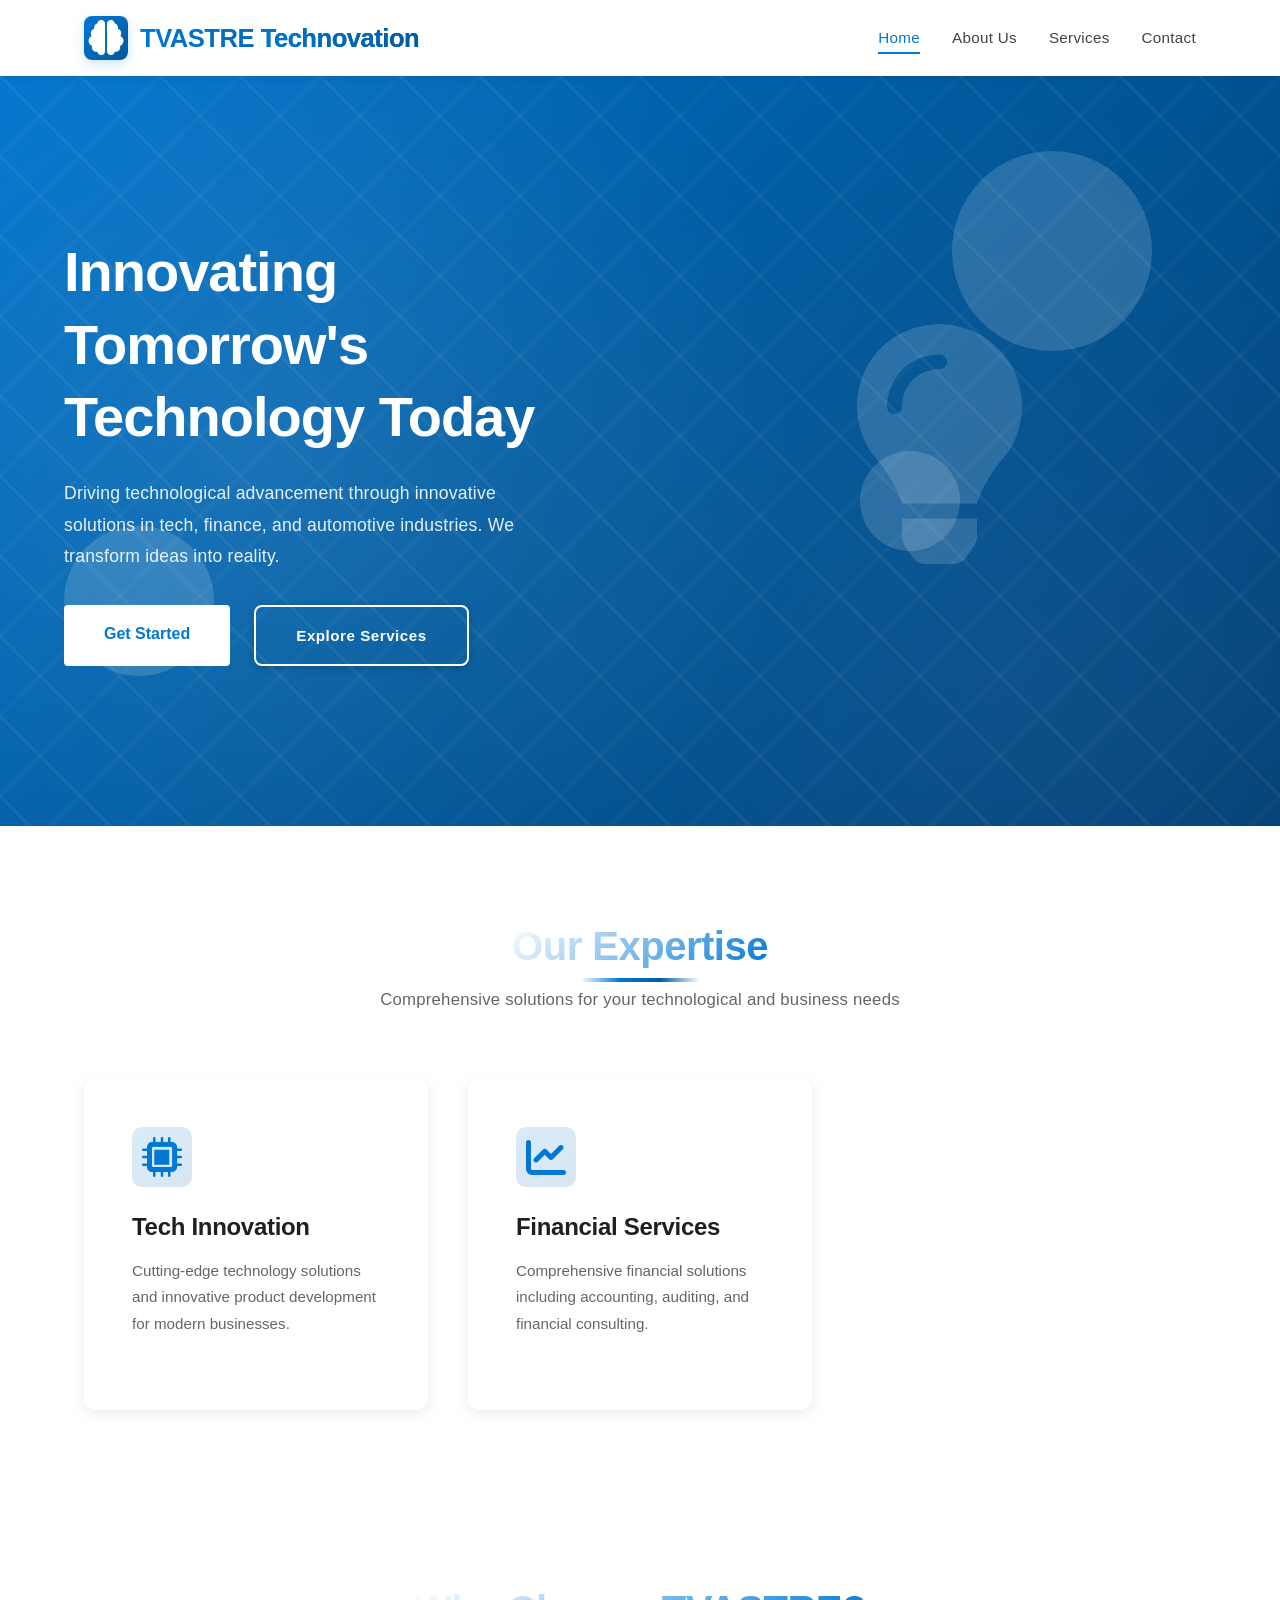
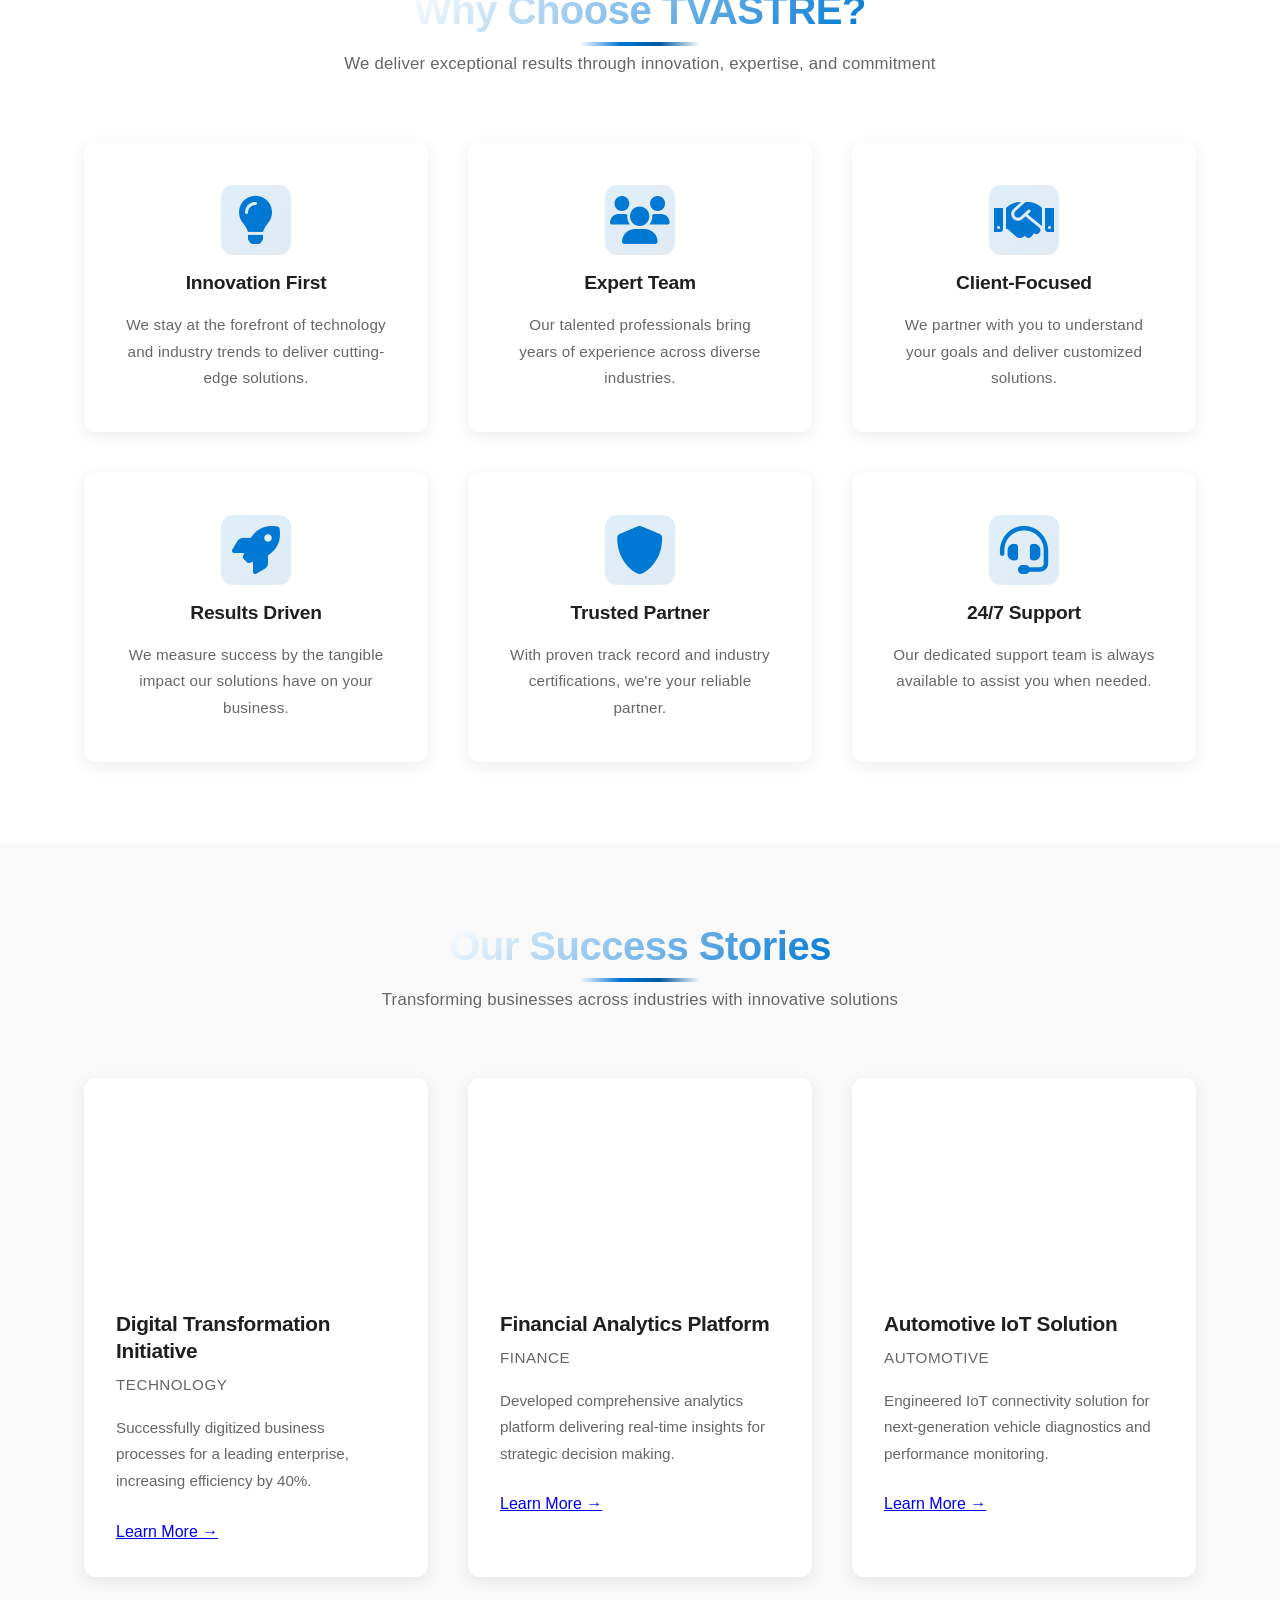
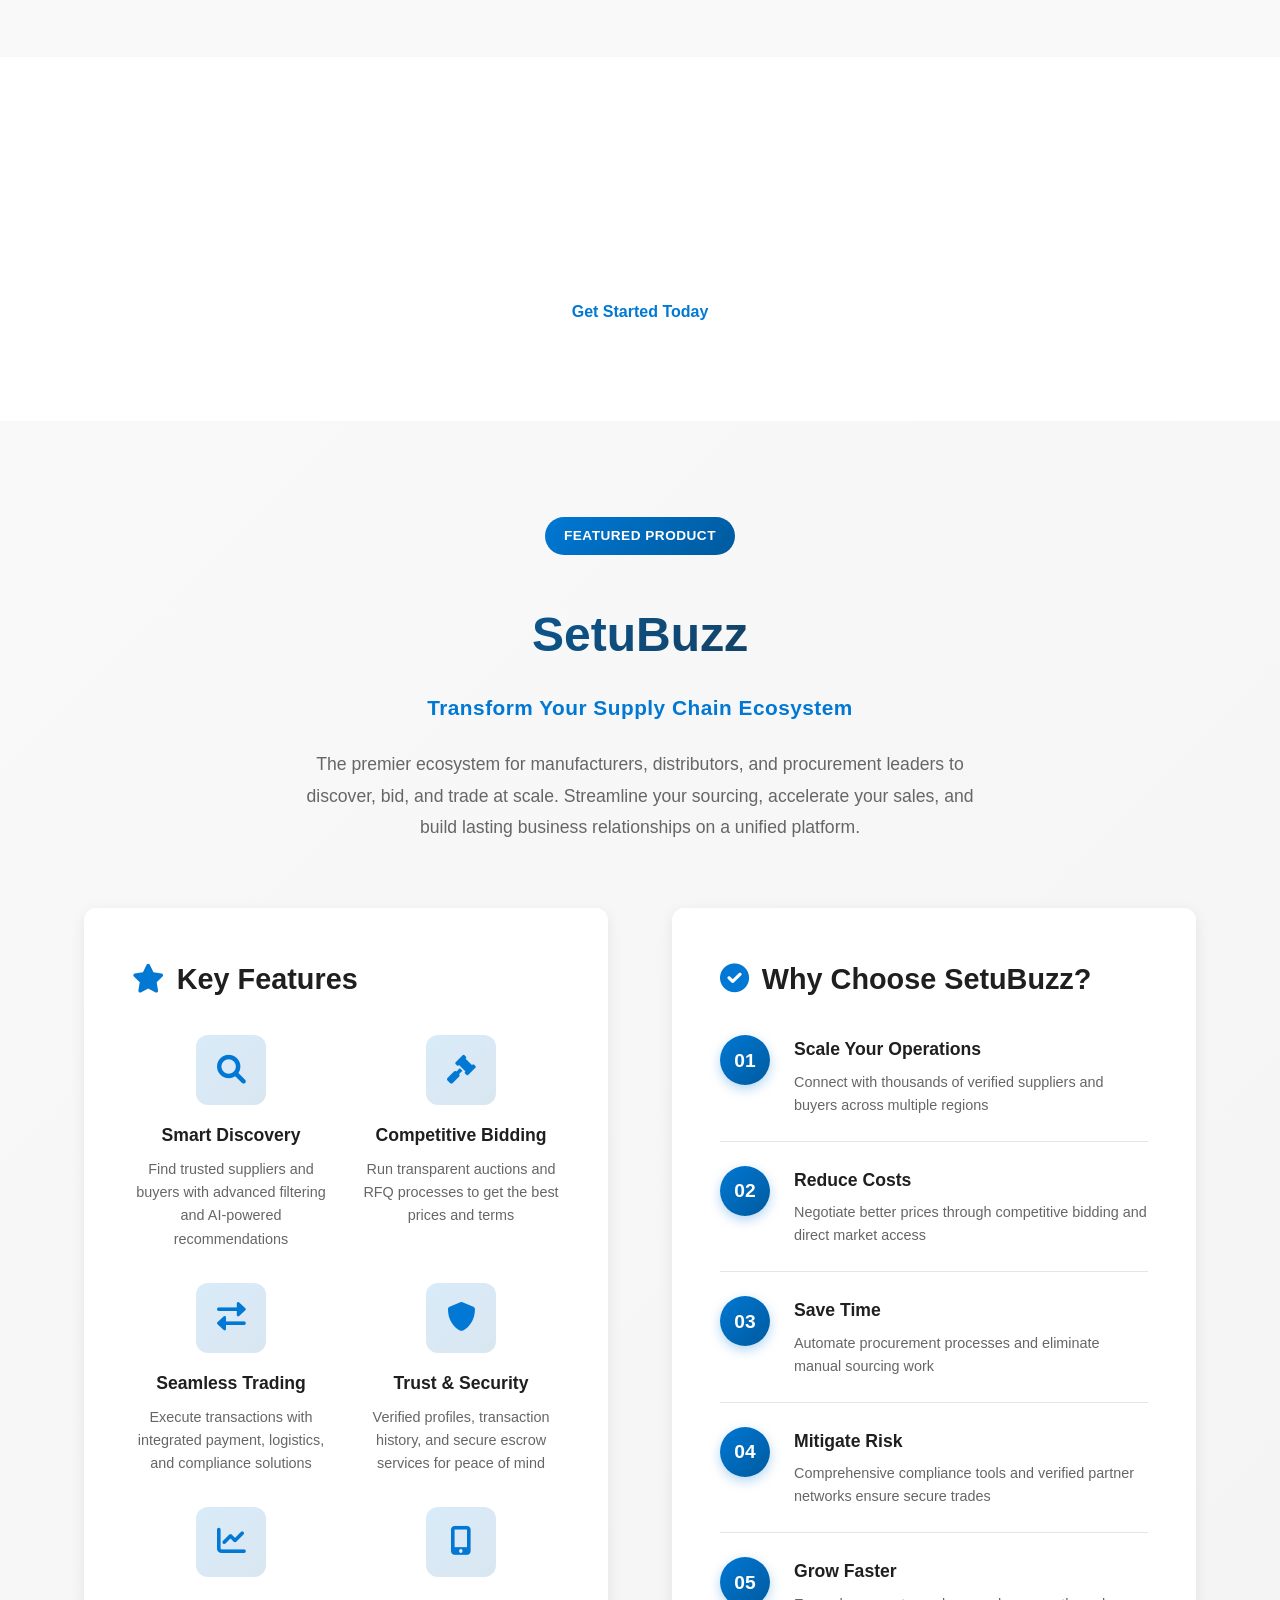
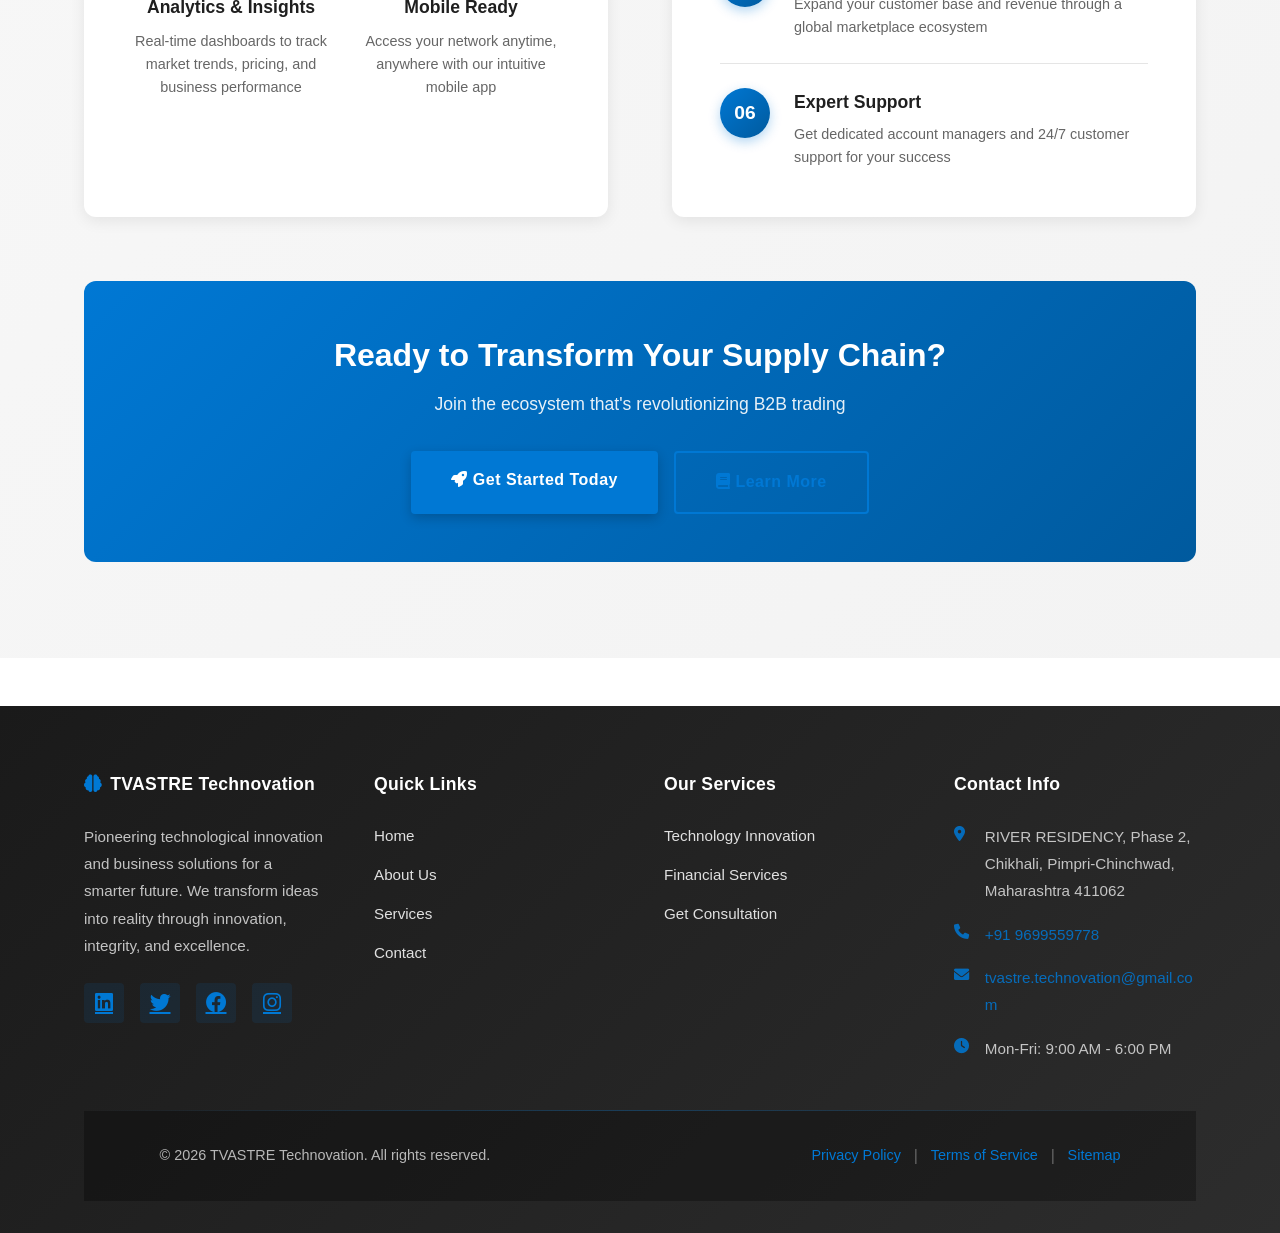
==== commit 51cdf2b4: "updated code" ====
--- a/index.html
+++ b/index.html
@@ -472,7 +472,7 @@
                     <ul class="footer-links">
                         <li><a href="services.html#tech">Technology Innovation</a></li>
                         <li><a href="services.html#finance">Financial Services</a></li>
-                        <li><a href="services.html#automotive">Automotive Design</a></li>
+                       
                         <li><a href="contact.html">Get Consultation</a></li>
                     </ul>
                 </div>
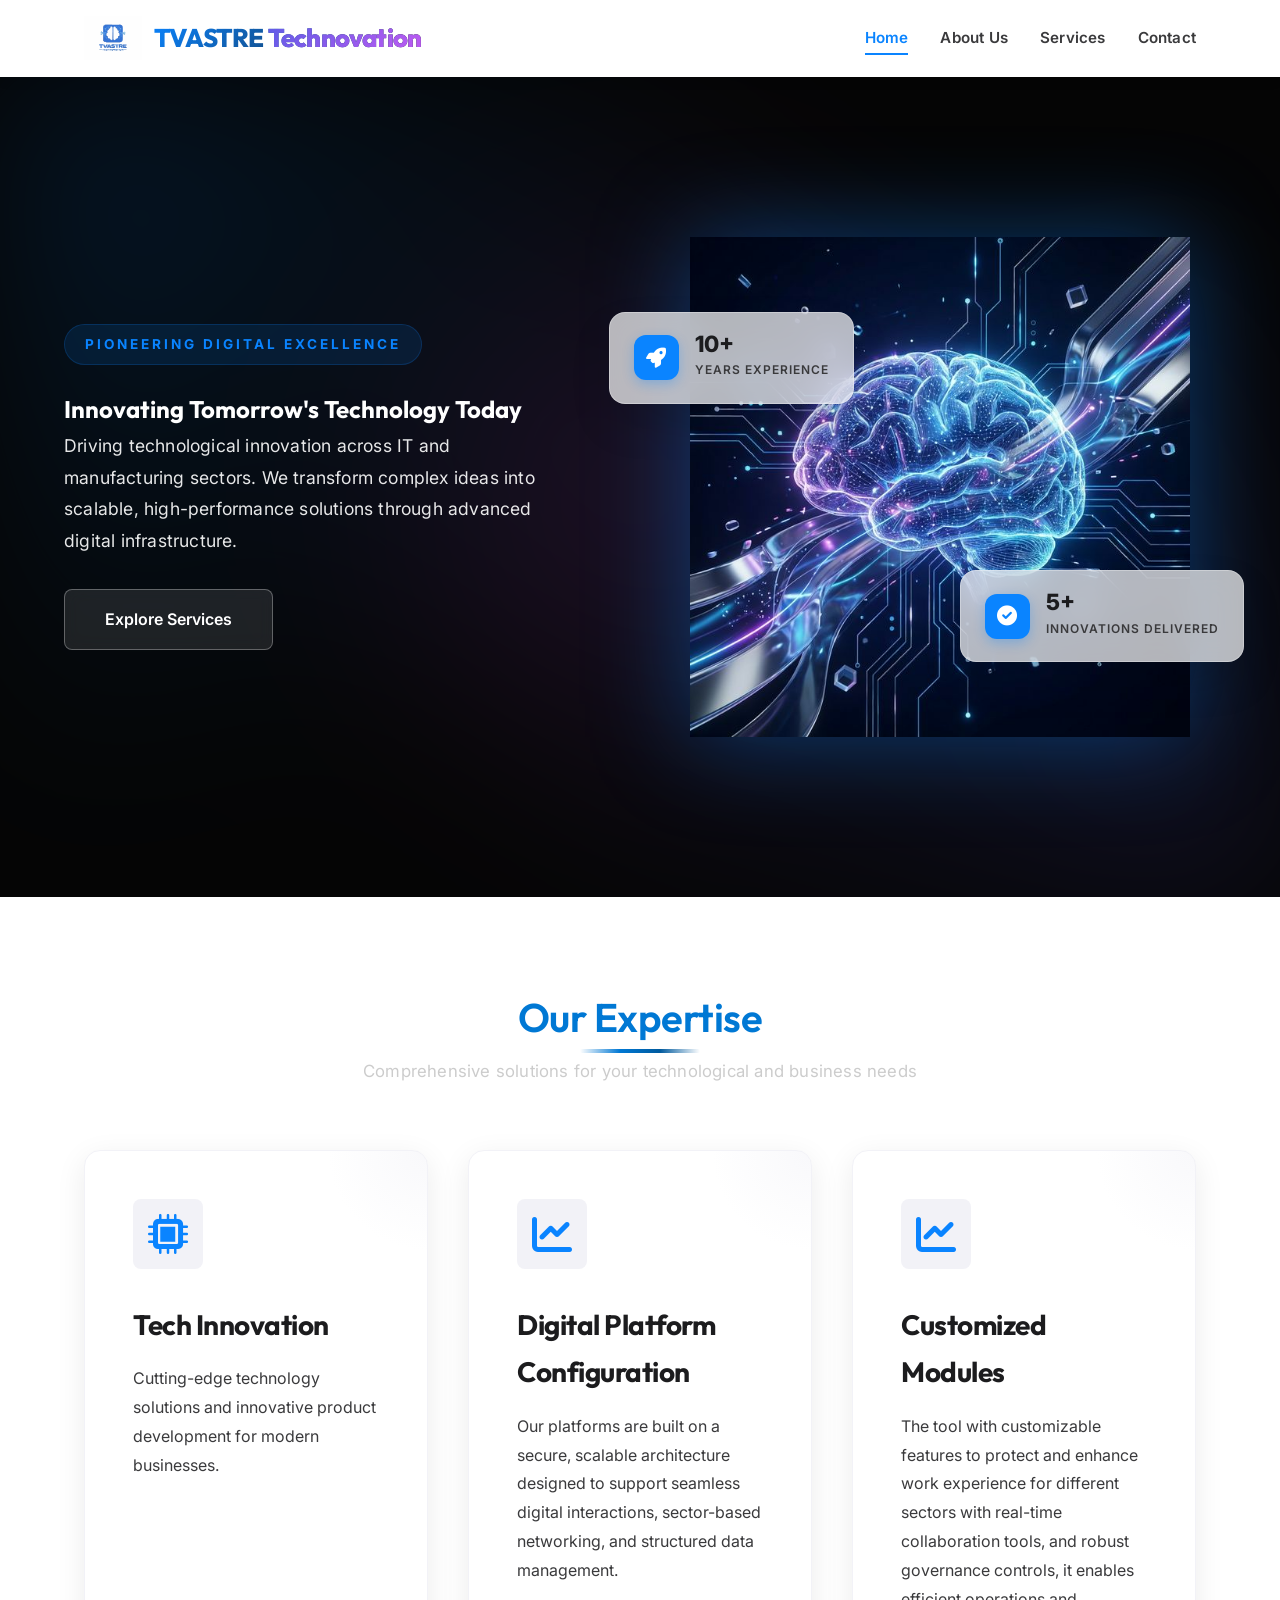
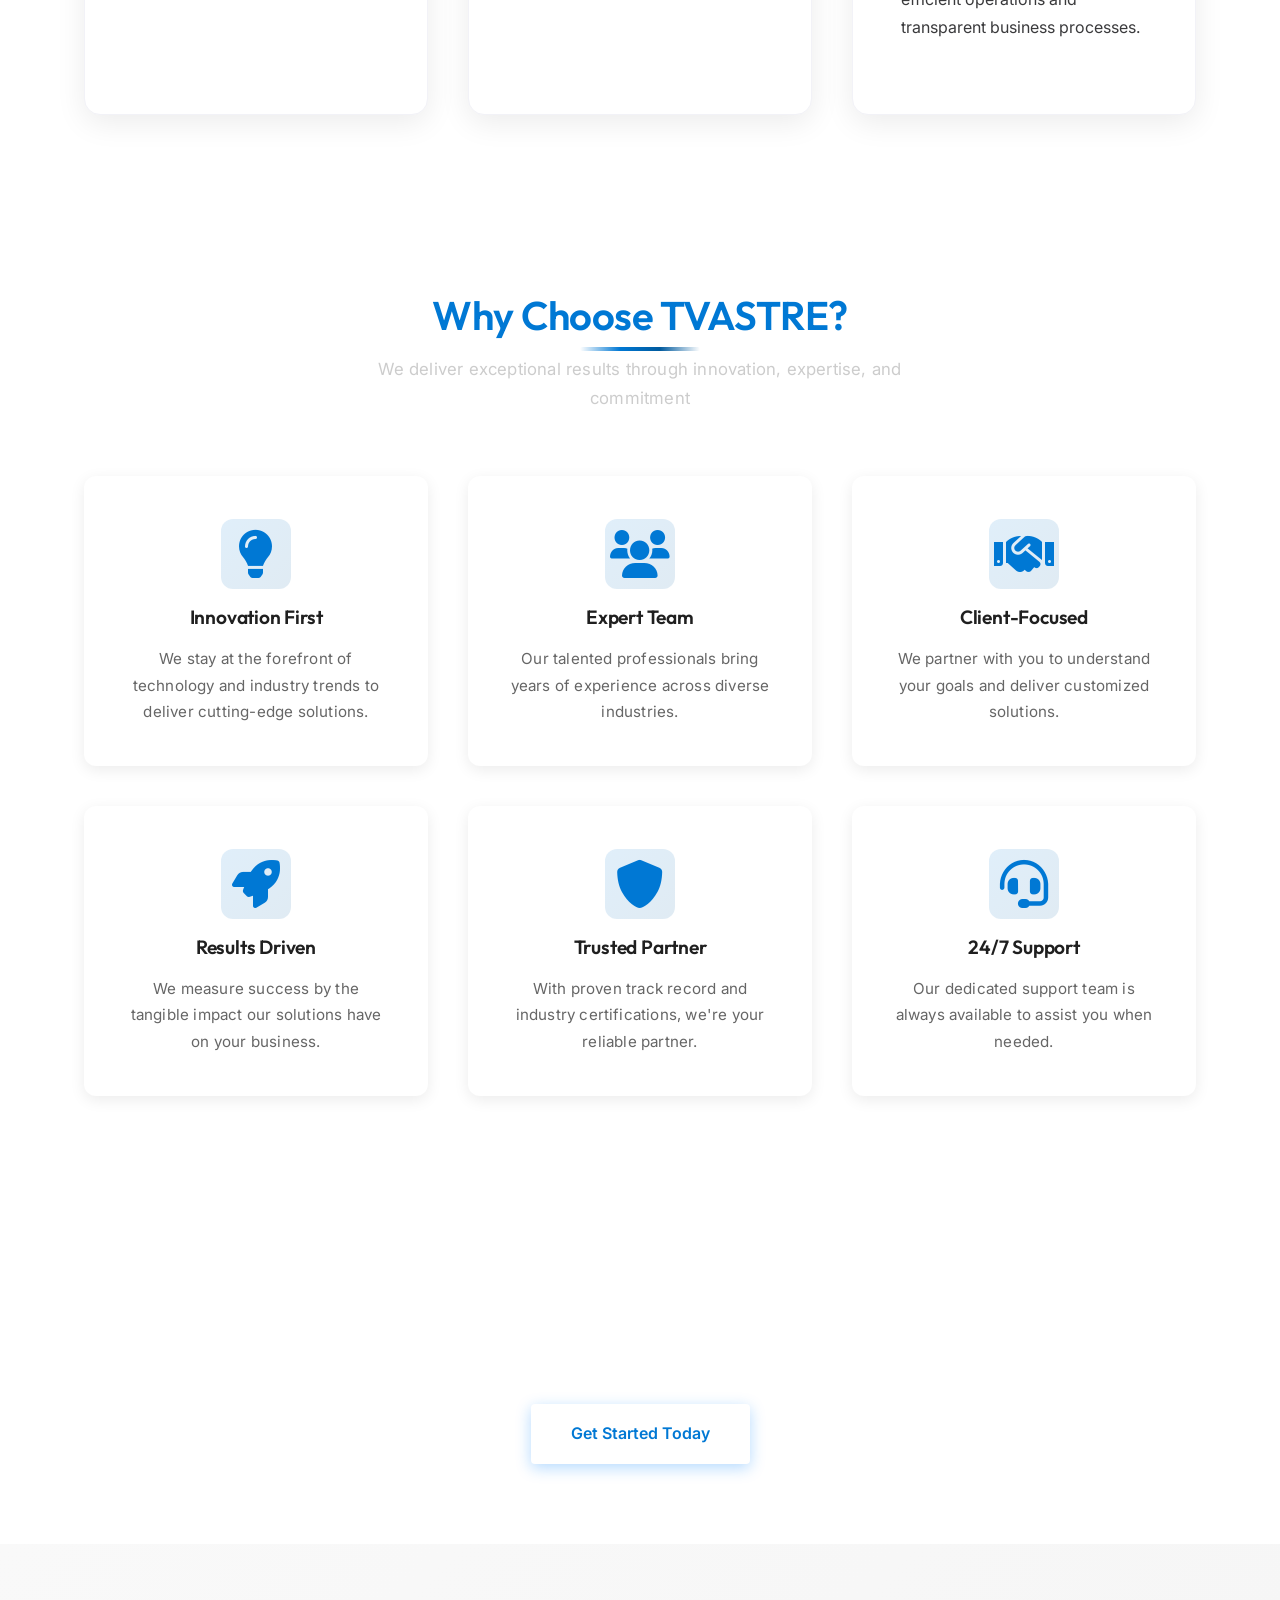
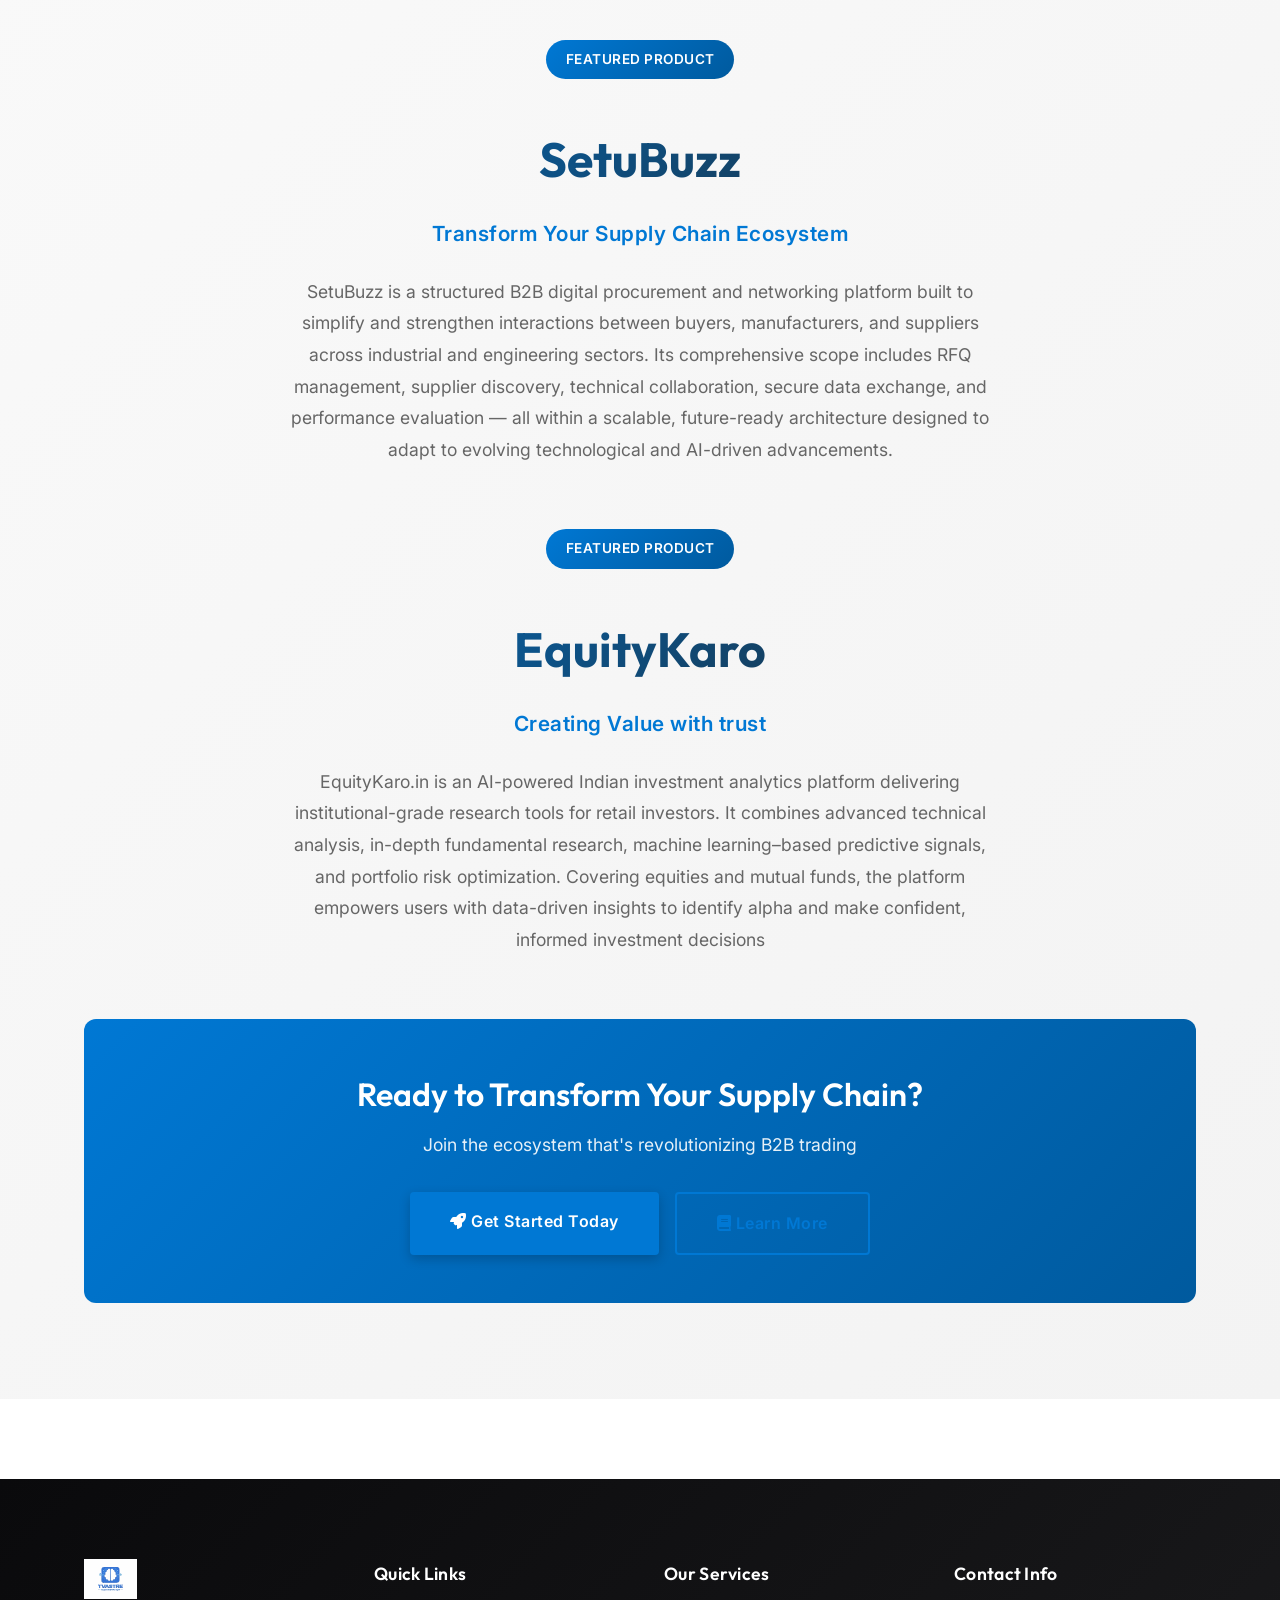
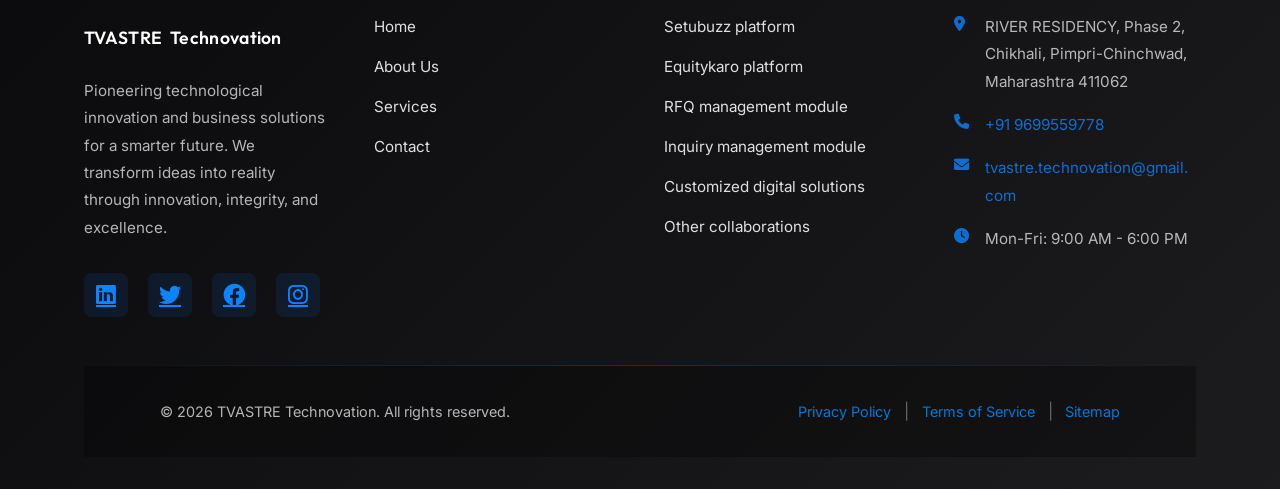
==== commit b86f2a95: "change update 22 feb" ====
--- a/index.html
+++ b/index.html
@@ -1,33 +1,43 @@
 <!DOCTYPE html>
 <html lang="en">
+
 <head>
     <meta charset="UTF-8">
     <meta name="viewport" content="width=device-width, initial-scale=1.0">
-    <meta name="description" content="TVASTRE Technovation - Leading technology innovation solutions for tech, finance, and automotive industries. Transform your business with our cutting-edge solutions.">
-    <meta name="keywords" content="technology innovation, tech solutions, software development, AI, machine learning, financial services, automotive technology">
+    <meta name="description"
+        content="TVASTRE Technovation - Leading technology innovation solutions for tech, finance, and automotive industries. Transform your business with our cutting-edge solutions.">
+    <meta name="keywords"
+        content="technology innovation, tech solutions, software development, AI, machine learning, financial services, automotive technology">
     <meta name="author" content="TVASTRE Technovation">
     <meta name="robots" content="index, follow, max-snippet:-1, max-image-preview:large, max-video-preview:-1">
-    <meta name="theme-color" content="#0078d4">
+    <meta name="theme-color" content="#0A84FF">
     <link rel="canonical" href="https://your-domain.com/index.html">
-    
+
     <!-- Open Graph Tags -->
     <meta property="og:type" content="website">
     <meta property="og:title" content="TVASTRE Technovation - Tech Innovation Solutions">
-    <meta property="og:description" content="Leading technology innovation solutions for tech, finance, and automotive industries. Transform your business with our cutting-edge solutions.">
+    <meta property="og:description"
+        content="Leading technology innovation solutions for tech, finance, and automotive industries. Transform your business with our cutting-edge solutions.">
     <meta property="og:url" content="https://your-domain.com/">
     <meta property="og:image" content="https://your-domain.com/og-image.png">
     <meta property="og:site_name" content="TVASTRE Technovation">
-    
+
     <!-- Twitter Card Tags -->
     <meta name="twitter:card" content="summary_large_image">
     <meta name="twitter:title" content="TVASTRE Technovation - Tech Innovation Solutions">
-    <meta name="twitter:description" content="Leading technology innovation solutions for tech, finance, and automotive industries.">
+    <meta name="twitter:description"
+        content="Leading technology innovation solutions for tech, finance, and automotive industries.">
     <meta name="twitter:image" content="https://your-domain.com/og-image.png">
-    
+
     <title>TVASTRE Technovation - Tech Innovation Solutions</title>
     <link rel="stylesheet" href="style.css">
     <link rel="stylesheet" href="https://cdnjs.cloudflare.com/ajax/libs/font-awesome/6.0.0/css/all.min.css">
-    
+    <link rel="preconnect" href="https://fonts.googleapis.com">
+    <link rel="preconnect" href="https://fonts.gstatic.com" crossorigin>
+    <link
+        href="https://fonts.googleapis.com/css2?family=Inter:wght@400;500;600&family=Outfit:wght@400;600;700;800&display=swap"
+        rel="stylesheet">
+
     <!-- Structured Data - Organization -->
     <script type="application/ld+json">
     {
@@ -36,7 +46,7 @@
         "name": "TVASTRE Technovation",
         "alternateName": "TVASTRE",
         "url": "https://your-domain.com",
-        "logo": "https://your-domain.com/logo.png",
+        "logo": "https://your-domain.com/logo.svg",
         "description": "Technology innovation and business solutions company",
         "foundingDate": "2010",
         "founders": [
@@ -68,7 +78,7 @@
         ]
     }
     </script>
-    
+
     <!-- Structured Data - WebSite -->
     <script type="application/ld+json">
     {
@@ -87,13 +97,14 @@
     }
     </script>
 </head>
+
 <body>
     <!-- Header -->
     <header>
         <div class="container">
             <nav>
                 <div class="logo">
-                    <i class="fas fa-brain"></i>
+                    <img src="assets/images/logo.svg" alt="TVASTRE Technovation Logo" class="logo-img">
                     <h1>TVASTRE <span>Technovation</span></h1>
                 </div>
                 <div class="menu-toggle" id="menuToggle">
@@ -111,25 +122,34 @@
 
     <!-- Hero Section -->
     <section class="hero">
-        <div class="hero-canvas">
-            <div class="hero-shapes">
-                <div class="shape shape-1"></div>
-                <div class="shape shape-2"></div>
-                <div class="shape shape-3"></div>
-            </div>
-        </div>
+        <div class="hero-mesh"></div>
         <div class="container hero-content">
             <div class="hero-text">
+                <span class="eyebrow">Pioneering Digital Excellence</span>
                 <h2>Innovating Tomorrow's Technology Today</h2>
-                <p>Driving technological advancement through innovative solutions in tech, finance, and automotive industries. We transform ideas into reality.</p>
+                <p>Driving technological innovation across IT and manufacturing sectors. We transform complex ideas into
+                    scalable, high-performance solutions through advanced digital infrastructure.</p>
                 <div class="hero-buttons">
-                    <a href="contact.html" class="cta-button">Get Started</a>
                     <a href="services.html" class="cta-button-outline">Explore Services</a>
                 </div>
             </div>
             <div class="hero-visual">
-                <div class="hero-illustration">
-                    <i class="fas fa-lightbulb"></i>
+                <div class="visual-container">
+                    <img src="assets/images/hero-visual.png" alt="Technology Innovation" class="main-visual">
+                    <div class="glass-card stat-card-1">
+                        <div class="card-icon"><i class="fas fa-rocket"></i></div>
+                        <div class="card-info">
+                            <span class="number">10+</span>
+                            <span class="label">Years Experience</span>
+                        </div>
+                    </div>
+                    <div class="glass-card stat-card-2">
+                        <div class="card-icon"><i class="fas fa-check-circle"></i></div>
+                        <div class="card-info">
+                            <span class="number">5+</span>
+                            <span class="label">Innovations Delivered</span>
+                        </div>
+                    </div>
                 </div>
             </div>
         </div>
@@ -154,8 +174,18 @@
                     <div class="service-icon">
                         <i class="fas fa-chart-line"></i>
                     </div>
-                    <h3>Financial Services</h3>
-                    <p>Comprehensive financial solutions including accounting, auditing, and financial consulting.</p>
+                    <h3>Digital Platform Configuration</h3>
+                    <p>Our platforms are built on a secure, scalable architecture designed to support seamless digital
+                        interactions, sector-based networking, and structured data management.</p>
+                </div>
+                <div class="service-card">
+                    <div class="service-icon">
+                        <i class="fas fa-chart-line"></i>
+                    </div>
+                    <h3>Customized Modules</h3>
+                    <p>The tool with customizable features to protect and enhance work experience for different sectors
+                        with real-time collaboration tools, and robust governance controls, it enables efficient
+                        operations and transparent business processes.</p>
                 </div>
             </div>
         </div>
@@ -216,7 +246,7 @@
     </section>
 
     <!-- Featured Projects Section -->
-    <section class="projects-section">
+    <!-- <section class="projects-section">
         <div class="container">
             <div class="section-title">
                 <h2>Our Success Stories</h2>
@@ -235,24 +265,15 @@
                 <div class="project-card">
                     <div class="project-image" style="background-image: url('https://images.unsplash.com/photo-1551288049-bebda4e38f71?w=600&h=400&fit=crop');" aria-label="Financial Analytics Platform - Finance project with data insights and analytics" title="Financial Analytics Platform"></div>
                     <div class="project-content">
-                        <h4>Financial Analytics Platform</h4>
-                        <p class="project-category">Finance</p>
+                        <h4>Analytics Platform</h4>
+                        <p class="project-category">Digital</p>
                         <p>Developed comprehensive analytics platform delivering real-time insights for strategic decision making.</p>
                         <a href="#" class="project-link" aria-label="Learn more about Financial Analytics Platform project">Learn More →</a>
                     </div>
                 </div>
-                <div class="project-card">
-                    <div class="project-image" style="background-image: url('https://images.unsplash.com/photo-1488557456272-9ca3bef4f604?w=600&h=400&fit=crop');" aria-label="Automotive IoT Solution - Connected vehicle technology and diagnostics" title="Automotive IoT Solution"></div>
-                    <div class="project-content">
-                        <h4>Automotive IoT Solution</h4>
-                        <p class="project-category">Automotive</p>
-                        <p>Engineered IoT connectivity solution for next-generation vehicle diagnostics and performance monitoring.</p>
-                        <a href="#" class="project-link" aria-label="Learn more about Automotive IoT Solution project">Learn More →</a>
-                    </div>
-                </div>
-            </div>
-        </div>
-    </section>
+            </div>
+        </div>
+    </section> -->
 
     <!-- Statistics Section -->
     <!-- <section class="stats-section">
@@ -295,12 +316,29 @@
                 <h2>SetuBuzz</h2>
                 <p class="product-tagline">Transform Your Supply Chain Ecosystem</p>
                 <p class="product-description">
-                    The premier ecosystem for manufacturers, distributors, and procurement leaders to discover, bid, and trade at scale. 
-                    Streamline your sourcing, accelerate your sales, and build lasting business relationships on a unified platform.
+                    SetuBuzz is a structured B2B digital procurement and networking platform built to simplify and
+                    strengthen interactions between buyers, manufacturers, and suppliers across industrial and
+                    engineering sectors.
+                    Its comprehensive scope includes RFQ management, supplier discovery, technical collaboration, secure
+                    data exchange, and performance evaluation — all within a scalable, future-ready architecture
+                    designed to adapt to evolving technological and AI-driven advancements.
                 </p>
             </div>
 
-            <div class="product-content">
+            <div class="product-header">
+                <div class="product-badge">Featured Product</div>
+                <h2>EquityKaro</h2>
+                <p class="product-tagline">Creating Value with trust</p>
+                <p class="product-description">
+                    EquityKaro.in is an AI-powered Indian investment analytics platform delivering institutional-grade
+                    research tools for retail investors. It combines advanced technical analysis, in-depth fundamental
+                    research, machine learning–based predictive signals, and portfolio risk optimization.
+                    Covering equities and mutual funds, the platform empowers users with data-driven insights to
+                    identify alpha and make confident, informed investment decisions
+
+            </div>
+
+            <!-- <div class="product-content">
                 <div class="product-features">
                     <h3><i class="fas fa-star"></i> Key Features</h3>
                     <div class="features-grid">
@@ -406,7 +444,7 @@
                         </div>
                     </div>
                 </div>
-            </div>
+            </div> -->
 
             <!-- <div class="product-stats">
                 <div class="stat">
@@ -447,8 +485,12 @@
         <div class="container">
             <div class="footer-content">
                 <div class="footer-section">
-                    <h3><i class="fas fa-brain"></i> TVASTRE Technovation</h3>
-                    <p>Pioneering technological innovation and business solutions for a smarter future. We transform ideas into reality through innovation, integrity, and excellence.</p>
+                    <div class="footer-logo">
+                        <img src="assets/images/logo.svg" alt="TVASTRE Technovation Logo" class="footer-logo-img">
+                        <h3>TVASTRE <span>Technovation</span></h3>
+                    </div>
+                    <p>Pioneering technological innovation and business solutions for a smarter future. We transform
+                        ideas into reality through innovation, integrity, and excellence.</p>
                     <div class="social-links">
                         <a href="#" title="LinkedIn"><i class="fab fa-linkedin"></i></a>
                         <a href="#" title="Twitter"><i class="fab fa-twitter"></i></a>
@@ -470,19 +512,23 @@
                 <div class="footer-section">
                     <h3>Our Services</h3>
                     <ul class="footer-links">
-                        <li><a href="services.html#tech">Technology Innovation</a></li>
-                        <li><a href="services.html#finance">Financial Services</a></li>
-                       
-                        <li><a href="contact.html">Get Consultation</a></li>
+                        <li><a href="services.html">Setubuzz platform</a></li>
+                        <li><a href="services.html">Equitykaro platform</a></li>
+                        <li><a href="services.html">RFQ management module</a></li>
+                        <li><a href="services.html">Inquiry management module</a></li>
+                        <li><a href="services.html">Customized digital solutions</a></li>
+                        <li><a href="services.html">Other collaborations</a></li>
                     </ul>
                 </div>
 
                 <div class="footer-section">
                     <h3>Contact Info</h3>
                     <div class="contact-details">
-                        <p><i class="fas fa-map-marker-alt"></i> RIVER RESIDENCY, Phase 2, Chikhali, Pimpri-Chinchwad, Maharashtra 411062</p>
+                        <p><i class="fas fa-map-marker-alt"></i> RIVER RESIDENCY, Phase 2, Chikhali, Pimpri-Chinchwad,
+                            Maharashtra 411062</p>
                         <p><i class="fas fa-phone"></i> <a href="tel:+919699559778">+91 9699559778</a></p>
-                        <p><i class="fas fa-envelope"></i> <a href="mailto:tvastre.technovation@gmail.com">tvastre.technovation@gmail.com</a></p>
+                        <p><i class="fas fa-envelope"></i> <a
+                                href="mailto:tvastre.technovation@gmail.com">tvastre.technovation@gmail.com</a></p>
                         <p><i class="fas fa-clock"></i> Mon-Fri: 9:00 AM - 6:00 PM</p>
                     </div>
                 </div>
@@ -506,44 +552,44 @@
             </div>
         </div>
     </footer>
-    
+
     <!-- Mobile Menu Toggle & Parallax Script -->
     <script>
         // Mobile Menu Toggle
         const menuToggle = document.getElementById('menuToggle');
         const navLinks = document.getElementById('navLinks');
-        
-        menuToggle.addEventListener('click', function() {
+
+        menuToggle.addEventListener('click', function () {
             navLinks.classList.toggle('active');
         });
-        
+
         // Close menu when a link is clicked
         document.querySelectorAll('.nav-links a').forEach(link => {
-            link.addEventListener('click', function() {
+            link.addEventListener('click', function () {
                 navLinks.classList.remove('active');
             });
         });
-        
+
         // Close menu when clicking outside
-        document.addEventListener('click', function(event) {
+        document.addEventListener('click', function (event) {
             const isClickInsideNav = navLinks.contains(event.target);
             const isClickInsideToggle = menuToggle.contains(event.target);
-            
+
             if (!isClickInsideNav && !isClickInsideToggle) {
                 navLinks.classList.remove('active');
             }
         });
 
         // Parallax Effect for Background Elements
-        window.addEventListener('scroll', function() {
+        window.addEventListener('scroll', function () {
             const parallaxElements = document.querySelectorAll('.hero, .cta-banner, .parallax-section');
-            
-            parallaxElements.forEach(function(element) {
+
+            parallaxElements.forEach(function (element) {
                 const scrollPosition = window.pageYOffset;
                 const elementOffset = element.offsetTop;
                 const distance = scrollPosition - elementOffset;
                 const parallaxSpeed = 0.5;
-                
+
                 if (distance > -element.offsetHeight && distance < window.innerHeight) {
                     element.style.backgroundPosition = 'center ' + (distance * parallaxSpeed) + 'px';
                 }
@@ -565,4 +611,5 @@
         });
     </script>
 </body>
+
 </html>
--- a/style.css
+++ b/style.css
@@ -1,3 +1,39 @@
+@import url('https://fonts.googleapis.com/css2?family=Inter:wght@400;500;600&family=Outfit:wght@400;600;700;800&display=swap');
+
+:root {
+    /* Modern Color Palette */
+    --primary: #0A84FF;
+    --primary-dark: #0056b3;
+    --secondary: #5E5CE6;
+    --accent: #BF5AF2;
+    --success: #32D74B;
+    --warning: #FF9F0A;
+    --danger: #FF453A;
+
+    /* Neutral Colors */
+    --bg-white: #ffffff;
+    --bg-soft: #F2F2F7;
+    --text-main: #1C1C1E;
+    --text-soft: #3A3A3C;
+    --text-muted: #8E8E93;
+
+    /* Layout */
+    --container-width: 1240px;
+    --border-radius-sm: 8px;
+    --border-radius-md: 16px;
+    --border-radius-lg: 24px;
+
+    /* Glassmorphism & Shadows */
+    --glass-bg: rgba(255, 255, 255, 0.7);
+    --glass-border: rgba(255, 255, 255, 0.3);
+    --shadow-sm: 0 4px 12px rgba(0, 0, 0, 0.05);
+    --shadow-md: 0 8px 30px rgba(0, 0, 0, 0.08);
+    --shadow-lg: 0 20px 40px rgba(0, 0, 0, 0.12);
+
+    /* Transitions */
+    --transition: all 0.4s cubic-bezier(0.4, 0, 0.2, 1);
+}
+
 /* Reset and Base Styles */
 * {
     margin: 0;
@@ -6,14 +42,23 @@
 }
 
 body {
-    font-family: -apple-system, BlinkMacSystemFont, 'Segoe UI', 'Roboto', 'Helvetica Neue', sans-serif;
-    line-height: 1.65;
-    color: #2d2d2d;
-    background-color: #fff;
+    font-family: 'Inter', -apple-system, BlinkMacSystemFont, 'Segoe UI', sans-serif;
+    line-height: 1.7;
+    color: var(--text-main);
+    background-color: var(--bg-white);
     font-size: 1rem;
     font-weight: 400;
     -webkit-font-smoothing: antialiased;
-    -moz-osx-font-smoothing: grayscale;
+    scroll-behavior: smooth;
+}
+
+h1,
+h2,
+h3,
+h4,
+h5,
+h6 {
+    font-family: 'Outfit', sans-serif;
 }
 
 .container {
@@ -25,12 +70,15 @@
 
 /* Header & Navigation */
 header {
-    background: #fff;
-    border-bottom: none;
-    box-shadow: 0 2px 8px rgba(0, 0, 0, 0.08);
+    background: var(--glass-bg);
+    backdrop-filter: blur(12px);
+    -webkit-backdrop-filter: blur(12px);
+    border-bottom: 1px solid var(--glass-border);
+    box-shadow: var(--shadow-sm);
     position: sticky;
     top: 0;
     z-index: 1000;
+    transition: var(--transition);
 }
 
 nav {
@@ -45,7 +93,7 @@
     align-items: center;
     gap: 12px;
     cursor: pointer;
-    transition: all 0.3s ease;
+    transition: var(--transition);
 }
 
 .logo:hover {
@@ -61,38 +109,35 @@
     letter-spacing: 0px;
 }
 
-.logo i {
-    font-size: 2.2rem;
-    width: 44px;
+.logo-img {
     height: 44px;
-    background: linear-gradient(135deg, #0078d4, #005a9e);
-    color: white;
-    display: flex;
-    align-items: center;
-    justify-content: center;
-    border-radius: 8px;
-    box-shadow: 0 4px 12px rgba(0, 120, 212, 0.2);
-    transition: all 0.3s ease;
+    width: auto;
+    object-fit: contain;
+    transition: var(--transition);
+}
+
+.logo:hover .logo-img {
+    transform: scale(1.05);
 }
 
 .logo h1 {
     font-size: 1.6rem;
-    background: linear-gradient(135deg, #0078d4, #005a9e);
+    background: linear-gradient(135deg, var(--primary), var(--text-main));
     -webkit-background-clip: text;
     -webkit-text-fill-color: transparent;
     background-clip: text;
-    font-weight: 700;
-    letter-spacing: -0.5px;
+    font-weight: 800;
+    letter-spacing: -0.8px;
     margin: 0;
-    transition: letter-spacing 0.3s ease;
+    transition: var(--transition);
 }
 
 .logo span {
-    background: linear-gradient(135deg, #0078d4, #005a9e);
+    background: linear-gradient(135deg, var(--secondary), var(--accent));
     -webkit-background-clip: text;
     -webkit-text-fill-color: transparent;
     background-clip: text;
-    font-weight: 700;
+    font-weight: 800;
 }
 
 .nav-links {
@@ -103,11 +148,11 @@
 
 .nav-links a {
     text-decoration: none;
-    color: #424242;
-    font-weight: 500;
+    color: var(--text-soft);
+    font-weight: 600;
     font-size: 0.95rem;
-    letter-spacing: 0.3px;
-    transition: color 0.3s;
+    letter-spacing: 0.2px;
+    transition: var(--transition);
     padding: 0.5rem 0;
     position: relative;
 }
@@ -119,12 +164,12 @@
     left: 0;
     width: 0;
     height: 2px;
-    background: linear-gradient(90deg, #0078d4, #005a9e);
-    transition: width 0.3s ease;
+    background: linear-gradient(90deg, var(--primary), var(--secondary));
+    transition: var(--transition);
 }
 
 .nav-links a:hover {
-    color: #0078d4;
+    color: var(--primary);
 }
 
 .nav-links a:hover::after {
@@ -132,7 +177,7 @@
 }
 
 .nav-links a.active {
-    color: #0078d4;
+    color: var(--primary);
 }
 
 .nav-links a.active::after {
@@ -142,7 +187,7 @@
     left: 0;
     width: 100%;
     height: 2px;
-    background: #0078d4;
+    background: var(--primary);
 }
 
 /* Hamburger Menu */
@@ -160,97 +205,97 @@
 
 /* Hero Section */
 .hero {
-    background: linear-gradient(135deg, #0078d4 0%, #005a9e 50%, #003d73 100%);
-    background-attachment: fixed;
-    background-position: center;
-    background-repeat: no-repeat;
-    background-size: cover;
-    color: white;
-    padding: 0;
     position: relative;
     overflow: hidden;
-    min-height: 750px;
+    min-height: 90vh;
     display: flex;
     align-items: center;
-}
-
-.hero::before {
-    content: '';
+    background: #050505;
+    color: white;
+}
+
+.hero-mesh {
     position: absolute;
     top: 0;
     left: 0;
-    right: 0;
-    bottom: 0;
-    background: 
-        radial-gradient(circle at 20% 50%, rgba(255, 255, 255, 0.1) 0%, transparent 50%),
-        radial-gradient(circle at 80% 80%, rgba(255, 255, 255, 0.05) 0%, transparent 50%);
-    z-index: 1;
-}
-
-.hero::after {
-    content: '';
-    position: absolute;
-    top: 0;
-    left: 0;
-    right: 0;
-    bottom: 0;
-    background-image: 
-        linear-gradient(45deg, transparent 48%, rgba(255, 255, 255, 0.05) 49%, rgba(255, 255, 255, 0.05) 51%, transparent 52%),
-        linear-gradient(-45deg, transparent 48%, rgba(255, 255, 255, 0.03) 49%, rgba(255, 255, 255, 0.03) 51%, transparent 52%);
-    background-size: 80px 80px;
-    background-position: 0 0, 40px 40px;
-    z-index: 1;
-}
-
-.hero-canvas {
-    position: absolute;
-    top: 0;
-    left: 0;
-    right: 0;
-    bottom: 0;
-    opacity: 0.15;
-    z-index: 1;
-}
-
-.hero-shapes {
-    position: absolute;
     width: 100%;
     height: 100%;
-}
-
-.shape {
-    position: absolute;
-    border-radius: 50%;
-    background: white;
-}
-
-.shape-1 {
-    width: 200px;
-    height: 200px;
-    top: 10%;
-    right: 10%;
-    animation: float 6s ease-in-out infinite;
-}
-
-.shape-2 {
-    width: 150px;
-    height: 150px;
-    bottom: 20%;
-    left: 5%;
-    animation: float 8s ease-in-out infinite reverse;
-}
-
-.shape-3 {
-    width: 100px;
-    height: 100px;
-    top: 50%;
-    right: 25%;
-    animation: float 7s ease-in-out infinite;
+    background:
+        radial-gradient(circle at 0% 0%, var(--primary) 0%, transparent 50%),
+        radial-gradient(circle at 100% 100%, var(--secondary) 0%, transparent 50%),
+        radial-gradient(circle at 50% 50%, var(--accent) 0%, transparent 50%);
+    opacity: 0.15;
+    filter: blur(80px);
+    animation: meshMove 20s ease-in-out infinite alternate;
+}
+
+@keyframes meshMove {
+    0% {
+        transform: scale(1) translate(0, 0);
+    }
+
+    100% {
+        transform: scale(1.2) translate(-50px, 50px);
+    }
+}
+
+.hero-content {
+    display: grid;
+    grid-template-columns: 1.1fr 0.9fr;
+    gap: 4rem;
+    align-items: center;
+    position: relative;
+    z-index: 5;
+    padding: 6rem 0;
+}
+
+.eyebrow {
+    display: inline-block;
+    font-size: 0.85rem;
+    font-weight: 700;
+    text-transform: uppercase;
+    letter-spacing: 3px;
+    color: var(--primary);
+    margin-bottom: 1.5rem;
+    background: rgba(10, 132, 255, 0.12);
+    padding: 0.5rem 1.25rem;
+    border-radius: 100px;
+    border: 1px solid rgba(10, 132, 255, 0.2);
+    animation: slideInDown 0.8s var(--transition);
+}
+
+@keyframes slideInDown {
+    from {
+        opacity: 0;
+        transform: translateY(-30px);
+    }
+
+    to {
+        opacity: 1;
+        transform: translateY(0);
+    }
+}
+
+.hero-text h1 {
+    font-size: 5rem;
+    margin-bottom: 2rem;
+    font-weight: 800;
+    line-height: 1;
+    letter-spacing: -3px;
+    color: white;
+    animation: slideInLeft 0.8s var(--transition) 0.1s backwards;
 }
 
 @keyframes float {
-    0%, 100% { transform: translateY(0px); }
-    50% { transform: translateY(-30px); }
+
+    0%,
+    100% {
+        transform: translateY(0px);
+    }
+
+    50% {
+        transform: translateY(-30px);
+    }
 }
 
 /* Parallax Section Class */
@@ -283,20 +328,23 @@
     padding: 4rem 0;
 }
 
-.hero-text h2 {
-    font-size: 3.5rem;
-    margin-bottom: 1.5rem;
-    font-weight: 600;
-    line-height: 1.3;
-    letter-spacing: -1px;
-    animation: slideInLeft 0.8s ease-out;
+.hero-text p {
+    font-size: 1.25rem;
+    max-width: 600px;
+    margin-bottom: 3rem;
+    opacity: 0.85;
+    line-height: 1.7;
+    font-weight: 400;
+    letter-spacing: 0.1px;
+    animation: slideInUp 0.8s ease-out 0.3s backwards;
 }
 
 @keyframes slideInLeft {
     from {
         opacity: 0;
-        transform: translateX(-30px);
-    }
+        transform: translateX(-40px);
+    }
+
     to {
         opacity: 1;
         transform: translateX(0);
@@ -318,79 +366,151 @@
     display: flex;
     gap: 1.5rem;
     flex-wrap: wrap;
-    animation: slideInUp 0.8s ease-out 0.4s backwards;
-}
-
-@keyframes slideInUp {
+    animation: slideInUp 0.8s var(--transition) 0.4s backwards;
+}
+
+.cta-button {
+    display: inline-flex;
+    align-items: center;
+    justify-content: center;
+    background: var(--primary);
+    color: white;
+    padding: 1rem 2.5rem;
+    border-radius: var(--border-radius-sm);
+    text-decoration: none;
+    font-weight: 700;
+    font-size: 1rem;
+    transition: var(--transition);
+    box-shadow: 0 4px 15px rgba(10, 132, 255, 0.3);
+}
+
+.cta-button:hover {
+    background: var(--secondary);
+    transform: translateY(-3px);
+    box-shadow: 0 8px 25px rgba(94, 92, 230, 0.4);
+}
+
+.cta-button-outline {
+    display: inline-flex;
+    align-items: center;
+    justify-content: center;
+    background: rgba(255, 255, 255, 0.1);
+    backdrop-filter: blur(8px);
+    -webkit-backdrop-filter: blur(8px);
+    color: white;
+    padding: 1rem 2.5rem;
+    border: 1px solid rgba(255, 255, 255, 0.3);
+    border-radius: var(--border-radius-sm);
+    text-decoration: none;
+    font-weight: 600;
+    font-size: 1rem;
+    transition: var(--transition);
+}
+
+.cta-button-outline:hover {
+    background: white;
+    color: var(--primary);
+    transform: translateY(-3px);
+}
+
+.anchor-link {
+    display: none;
+}
+
+.visual-container {
+    position: relative;
+    width: 100%;
+    height: 500px;
+    animation: slideInRight 1s var(--transition) 0.2s backwards;
+}
+
+@keyframes slideInRight {
     from {
         opacity: 0;
-        transform: translateY(30px);
-    }
+        transform: translateX(60px);
+    }
+
     to {
         opacity: 1;
-        transform: translateY(0);
-    }
-}
-
-.cta-button-outline {
-    display: inline-block;
-    background: transparent;
+        transform: translateX(0);
+    }
+}
+
+.main-visual {
+    width: 100%;
+    height: 100%;
+    object-fit: contain;
+    filter: drop-shadow(0 0 50px rgba(10, 132, 255, 0.4));
+    animation: float 6s ease-in-out infinite;
+}
+
+.glass-card {
+    position: absolute;
+    background: var(--glass-bg);
+    backdrop-filter: blur(15px);
+    -webkit-backdrop-filter: blur(15px);
+    border: 1px solid var(--glass-border);
+    border-radius: var(--border-radius-md);
+    padding: 1.25rem 1.5rem;
+    display: flex;
+    align-items: center;
+    gap: 1rem;
+    box-shadow: var(--shadow-lg);
+    z-index: 10;
+    animation: floatCards 8s ease-in-out infinite;
+}
+
+.stat-card-1 {
+    top: 15%;
+    left: -10%;
+    animation-delay: 0.5s;
+}
+
+.stat-card-2 {
+    bottom: 15%;
+    right: -5%;
+    animation-delay: 1.5s;
+}
+
+@keyframes floatCards {
+
+    0%,
+    100% {
+        transform: translateY(0) rotate(0);
+    }
+
+    50% {
+        transform: translateY(-20px) rotate(2deg);
+    }
+}
+
+.card-icon {
+    width: 45px;
+    height: 45px;
+    background: var(--primary);
     color: white;
-    padding: 1rem 2.5rem;
-    border: 2px solid white;
-    border-radius: 8px;
-    text-decoration: none;
-    font-weight: 600;
-    font-size: 0.95rem;
-    letter-spacing: 0.5px;
-    transition: all 0.3s ease;
-    box-shadow: 0 2px 8px rgba(0, 0, 0, 0.2), 0 0 20px rgba(255, 255, 255, 0);
-    position: relative;
-    overflow: hidden;
-    min-height: 44px;
+    border-radius: 12px;
     display: flex;
     align-items: center;
     justify-content: center;
-}
-
-.cta-button-outline::before {
-    content: '';
-    position: absolute;
-    top: 0;
-    left: -100%;
-    width: 100%;
-    height: 100%;
-    background: white;
-    z-index: -1;
-    transition: left 0.3s ease;
-}
-
-.cta-button-outline:hover {
-    background: white;
-    color: #0078d4;
-    transform: translateY(-2px);
-    box-shadow: 0 8px 16px rgba(0, 0, 0, 0.3), 0 0 30px rgba(255, 255, 255, 0.4);
-}
-
-.cta-button-outline:hover::before {
-    left: 0;
-}
-
-.hero-visual {
-    display: flex;
-    justify-content: center;
-    align-items: center;
-}
-
-.hero-illustration {
-    font-size: 15rem;
-    opacity: 0.15;
-    animation: pulse 3s ease-in-out infinite;
-}
-
-@keyframes pulse {
-    0%, 100% { transform: scale(1); }
-    50% { transform: scale(1.1); }
+    font-size: 1.25rem;
+    box-shadow: 0 4px 12px rgba(10, 132, 255, 0.3);
+}
+
+.card-info .number {
+    display: block;
+    font-size: 1.4rem;
+    font-weight: 800;
+    color: var(--text-main);
+    line-height: 1;
+}
+
+.card-info .label {
+    font-size: 0.75rem;
+    font-weight: 600;
+    color: var(--text-soft);
+    text-transform: uppercase;
+    letter-spacing: 1px;
 }
 
 /* Section Common Styles */
@@ -412,7 +532,7 @@
     font-weight: 600;
     letter-spacing: -0.5px;
     line-height: 1.2;
-    background: linear-gradient(135deg, #fff, #0078d4);
+    background: linear-gradient(0deg, #0078d4, #0078d4);
     -webkit-background-clip: text;
     -webkit-text-fill-color: transparent;
     background-clip: text;
@@ -435,13 +555,14 @@
     from {
         width: 0;
     }
+
     to {
         width: 120px;
     }
 }
 
 .section-title p {
-    color: #666;
+    color: #ccc;
     max-width: 600px;
     margin: 0 auto;
     font-size: 1.05rem;
@@ -459,87 +580,65 @@
 }
 
 .service-card {
-    background: white;
-    border-radius: 12px;
+    background: var(--bg-white);
+    border-radius: var(--border-radius-md);
     padding: 3rem;
-    border: none;
-    box-shadow: 0 4px 15px rgba(0, 0, 0, 0.08);
-    transition: box-shadow 0.3s ease, transform 0.3s ease;
+    border: 1px solid var(--bg-soft);
+    box-shadow: var(--shadow-md);
+    transition: var(--transition);
     position: relative;
     overflow: hidden;
 }
 
-.service-card::before {
+.service-card::after {
     content: '';
     position: absolute;
     top: 0;
-    left: 0;
-    width: 100%;
-    height: 4px;
-    background: linear-gradient(90deg, #0078d4, #005a9e);
-    transform: scaleX(0);
-    transform-origin: left;
-    transition: transform 0.3s ease;
+    right: 0;
+    width: 100px;
+    height: 100px;
+    background: radial-gradient(circle at top right, var(--bg-soft), transparent 70%);
+    opacity: 0.5;
 }
 
 .service-card:hover {
-    transform: translateY(-8px);
-    box-shadow: 0 16px 40px rgba(0, 120, 212, 0.15);
-}
-
-.service-card:hover::before {
-    transform: scaleX(1);
+    transform: translateY(-10px);
+    box-shadow: var(--shadow-lg);
+    border-color: var(--primary);
 }
 
 .service-card h3 {
-    color: #1f1f1f;
+    color: var(--text-main);
     margin-bottom: 1rem;
-    font-size: 1.5rem;
-    font-weight: 600;
-    letter-spacing: -0.3px;
-    line-height: 1.3;
-    transition: all 0.3s ease;
-}
-
-.service-card:hover h3 {
-    color: #0078d4;
-    transform: translateX(5px);
-}
-
-.service-card h4 {
-    color: #0078d4;
-    margin-bottom: 1rem;
-    font-size: 1.25rem;
-    font-weight: 600;
-    letter-spacing: 0.2px;
+    font-size: 1.75rem;
+    font-weight: 700;
+    letter-spacing: -0.5px;
 }
 
 .service-card p {
-    color: #666;
+    color: var(--text-soft);
     margin-bottom: 1.5rem;
-    line-height: 1.75;
-    font-weight: 400;
-    font-size: 0.95rem;
+    line-height: 1.8;
 }
 
 .service-icon {
     font-size: 2.5rem;
-    color: #0078d4;
-    margin-bottom: 1.5rem;
-    width: 60px;
-    height: 60px;
+    color: var(--primary);
+    margin-bottom: 2rem;
+    width: 70px;
+    height: 70px;
     display: flex;
     align-items: center;
     justify-content: center;
-    background: linear-gradient(135deg, rgba(0, 120, 212, 0.15), rgba(0, 90, 158, 0.15));
-    border-radius: 10px;
-    transition: all 0.3s ease;
+    background: var(--bg-soft);
+    border-radius: var(--border-radius-sm);
+    transition: var(--transition);
 }
 
 .service-card:hover .service-icon {
-    background: linear-gradient(135deg, #0078d4, #005a9e);
+    background: var(--primary);
     color: white;
-    transform: rotate(10deg) scale(1.1);
+    transform: scale(1.1) rotate(5deg);
 }
 
 /* About Page */
@@ -551,13 +650,13 @@
 }
 
 .about-text h3 {
-    color: #1f1f1f;
+    color: var(--text-main);
     margin-bottom: 1.5rem;
-    font-size: 2rem;
-    font-weight: 600;
-    letter-spacing: -0.5px;
-    line-height: 1.3;
-    background: linear-gradient(135deg, #1f1f1f, #0078d4);
+    font-size: 2.25rem;
+    font-weight: 800;
+    letter-spacing: -1px;
+    line-height: 1.2;
+    background: linear-gradient(135deg, var(--text-main), var(--primary));
     -webkit-background-clip: text;
     -webkit-text-fill-color: transparent;
     background-clip: text;
@@ -566,16 +665,16 @@
 .about-image img {
     width: 100%;
     border-radius: 4px;
-    box-shadow: 0 10px 30px rgba(0,0,0,0.12);
+    box-shadow: 0 10px 30px rgba(0, 0, 0, 0.12);
 }
 
 .founder-info {
-    background: linear-gradient(135deg, #f9f9f9, #f3f3f3);
-    padding: 2.5rem;
-    border-radius: 12px;
-    margin-top: 2rem;
-    border-left: 5px solid #0078d4;
-    box-shadow: 0 2px 8px rgba(0, 0, 0, 0.04);
+    background: var(--bg-soft);
+    padding: 3rem;
+    border-radius: var(--border-radius-md);
+    margin-top: 3rem;
+    border-left: 6px solid var(--primary);
+    box-shadow: var(--shadow-sm);
 }
 
 /* Contact Page */
@@ -586,11 +685,12 @@
 }
 
 .contact-info {
-    background: white;
-    color: #1f1f1f;
+    background: var(--bg-white);
+    color: var(--text-main);
     padding: 3rem;
-    border-radius: 12px;
-    box-shadow: 0 4px 15px rgba(0, 0, 0, 0.08);
+    border-radius: var(--border-radius-md);
+    box-shadow: var(--shadow-md);
+    border: 1px solid var(--bg-soft);
 }
 
 .contact-info h3 {
@@ -609,16 +709,16 @@
 }
 
 .contact-icon {
-    font-size: 1.2rem;
-    color: #0078d4;
+    font-size: 1.5rem;
+    color: var(--primary);
 }
 
 .contact-form {
-    background: white;
-    padding: 3rem;
-    border-radius: 12px;
-    border: none;
-    box-shadow: 0 4px 15px rgba(0, 0, 0, 0.08);
+    background: var(--bg-white);
+    padding: 3.5rem;
+    border-radius: var(--border-radius-md);
+    border: 1px solid var(--bg-soft);
+    box-shadow: var(--shadow-md);
 }
 
 .form-group {
@@ -653,9 +753,9 @@
 .form-group input:focus,
 .form-group textarea:focus {
     outline: none;
-    border-color: #0078d4;
+    border-color: var(--primary);
     background: white;
-    box-shadow: 0 0 0 3px rgba(0, 120, 212, 0.1), inset 0 0 0 1px rgba(0, 120, 212, 0.2);
+    box-shadow: 0 0 0 4px rgba(10, 132, 255, 0.1);
 }
 
 .form-group textarea {
@@ -664,20 +764,19 @@
 }
 
 .submit-btn {
-    background: linear-gradient(135deg, #0078d4, #005a9e);
+    background: linear-gradient(135deg, var(--primary), var(--secondary));
     color: white;
     border: none;
-    padding: 1rem 2.5rem;
-    border-radius: 8px;
-    font-size: 0.95rem;
-    font-weight: 600;
+    padding: 1.2rem 3rem;
+    border-radius: var(--border-radius-sm);
+    font-size: 1rem;
+    font-weight: 700;
     letter-spacing: 0.5px;
     cursor: pointer;
-    transition: all 0.3s ease;
-    box-shadow: 0 4px 12px rgba(0, 120, 212, 0.3);
+    transition: var(--transition);
+    box-shadow: 0 4px 15px rgba(10, 132, 255, 0.3);
     position: relative;
     overflow: hidden;
-    min-height: 44px;
     display: flex;
     align-items: center;
     justify-content: center;
@@ -708,12 +807,9 @@
 
 /* Footer */
 footer {
-    background: linear-gradient(135deg, #1a1a1a 0%, #2d2d2d 100%);
+    background: linear-gradient(135deg, #0A0A0C 0%, #1C1C1E 100%);
     color: white;
-    padding: 4rem 0 2rem;
-    margin-top: 3rem;
-}
-    padding: 5rem 0 0;
+    padding: 5rem 0 2rem;
     margin-top: 5rem;
 }
 
@@ -758,13 +854,20 @@
     letter-spacing: 0.3px;
 }
 
+.footer-logo-img {
+    height: 40px;
+    width: auto;
+    object-fit: contain;
+    margin-bottom: 1rem;
+}
+
 .footer-section h3 i {
-    color: #0078d4;
+    color: var(--primary);
     flex-shrink: 0;
 }
 
 .footer-section p {
-    opacity: 0.85;
+    opacity: 0.8;
     line-height: 1.8;
     font-size: 0.95rem;
     color: #e0e0e0;
@@ -791,9 +894,9 @@
 }
 
 .footer-links a:hover {
-    color: #00b4f1;
+    color: var(--primary);
     padding-left: 8px;
-    text-shadow: 0 0 8px rgba(0, 180, 241, 0.5);
+    text-shadow: 0 0 8px rgba(10, 132, 255, 0.4);
 }
 
 .contact-details {
@@ -812,49 +915,49 @@
 }
 
 .contact-details i {
-    color: #0078d4;
+    color: var(--primary);
     min-width: 18px;
     margin-top: 0.2rem;
     flex-shrink: 0;
 }
 
 .contact-details a {
-    color: #0078d4;
+    color: var(--primary);
     text-decoration: none;
-    transition: color 0.3s;
+    transition: var(--transition);
 }
 
 .contact-details a:hover {
-    color: #00b4f1;
+    color: var(--secondary);
     text-decoration: underline;
 }
 
 .social-links {
     display: flex;
-    gap: 1rem;
-    margin-top: 1.5rem;
+    gap: 1.25rem;
+    margin-top: 2rem;
     flex-wrap: wrap;
 }
 
 .social-links a {
-    color: #0078d4;
-    font-size: 1.3rem;
-    transition: color 0.3s, transform 0.3s, background 0.3s;
+    color: var(--primary);
+    font-size: 1.4rem;
+    transition: var(--transition);
     display: inline-flex;
     align-items: center;
     justify-content: center;
-    width: 40px;
-    height: 40px;
-    background: rgba(0, 120, 212, 0.1);
-    border-radius: 4px;
+    width: 44px;
+    height: 44px;
+    background: rgba(10, 132, 255, 0.1);
+    border-radius: var(--border-radius-sm);
     padding: 0;
     flex-shrink: 0;
 }
 
 .social-links a:hover {
-    color: #00b4f1;
-    background: rgba(0, 120, 212, 0.2);
-    transform: translateY(-3px);
+    color: white;
+    background: var(--primary);
+    transform: translateY(-5px);
 }
 
 .footer-divider {
@@ -1023,10 +1126,11 @@
         gap: 1.5rem;
     }
 
-    .hero-text h2 {
-        font-size: 1.8rem;
-        line-height: 1.2;
-        margin-bottom: 1rem;
+    .hero-text h1 {
+        font-size: 2.5rem;
+        line-height: 1.1;
+        margin-bottom: 1.5rem;
+        letter-spacing: -1px;
     }
 
     .hero-text p {
@@ -1035,7 +1139,31 @@
     }
 
     .hero-visual {
-        display: none;
+        order: -1;
+        margin-bottom: 2rem;
+        display: flex;
+        justify-content: center;
+    }
+
+    .visual-container {
+        height: 350px;
+        width: 100%;
+        max-width: 400px;
+    }
+
+    .glass-card {
+        padding: 0.75rem 1rem;
+        transform: scale(0.9);
+    }
+
+    .stat-card-1 {
+        left: -5%;
+        top: 5%;
+    }
+
+    .stat-card-2 {
+        right: -5%;
+        bottom: 5%;
     }
 
     .hero-buttons {
@@ -1238,8 +1366,8 @@
         gap: 2rem;
     }
 
-    .hero-text h2 {
-        font-size: 2.2rem;
+    .hero-text h1 {
+        font-size: 3rem;
     }
 
     .hero-text p {
@@ -1247,7 +1375,14 @@
     }
 
     .hero-visual {
-        display: none;
+        display: flex;
+        justify-content: center;
+        margin-top: 2rem;
+    }
+
+    .visual-container {
+        height: 400px;
+        max-width: 500px;
     }
 
     .hero-buttons {
@@ -1380,8 +1515,8 @@
         padding: 3rem 0;
     }
 
-    .hero-text h2 {
-        font-size: 3rem;
+    .hero-text h1 {
+        font-size: 3.5rem;
     }
 
     section {
@@ -1838,7 +1973,7 @@
 
 .quick-contact-card:hover {
     transform: translateY(-5px);
-    box-shadow: 0 10px 30px rgba(0,0,0,0.12);
+    box-shadow: 0 10px 30px rgba(0, 0, 0, 0.12);
 }
 
 .quick-contact-card i {
@@ -1959,7 +2094,7 @@
     margin-top: 3rem;
     border-radius: 4px;
     overflow: hidden;
-    box-shadow: 0 5px 20px rgba(0,0,0,0.1);
+    box-shadow: 0 5px 20px rgba(0, 0, 0, 0.1);
 }
 
 /* CTA Section */
@@ -2004,7 +2139,7 @@
 
 .cta-button-primary:hover {
     transform: translateY(-3px);
-    box-shadow: 0 10px 20px rgba(0,0,0,0.2);
+    box-shadow: 0 10px 20px rgba(0, 0, 0, 0.2);
 }
 
 .cta-button-secondary {
@@ -2174,7 +2309,7 @@
     margin-bottom: 1.5rem;
     font-weight: 400;
     font-size: 0.95rem;
-}}
+}
 
 .project-link {
     color: #0078d4;
@@ -2304,7 +2439,7 @@
 
 .cta-button:hover {
     transform: translateY(-3px);
-    box-shadow: 0 10px 20px rgba(0,0,0,0.2);
+    box-shadow: 0 10px 20px rgba(0, 0, 0, 0.2);
 }
 
 /* Core Values Section */
@@ -2484,7 +2619,7 @@
 
 .timeline-item:hover {
     border-color: #0078d4;
-    box-shadow: 0 10px 30px rgba(0,0,0,0.1);
+    box-shadow: 0 10px 30px rgba(0, 0, 0, 0.1);
 }
 
 .timeline-content h4 {
@@ -2556,7 +2691,7 @@
     left: 0;
     right: 0;
     bottom: 0;
-    background: 
+    background:
         radial-gradient(circle at 20% 50%, rgba(255, 255, 255, 0.1) 0%, transparent 50%),
         radial-gradient(circle at 80% 80%, rgba(255, 255, 255, 0.05) 0%, transparent 50%);
     z-index: 1;
@@ -2571,7 +2706,7 @@
     left: 0;
     right: 0;
     bottom: 0;
-    background-image: 
+    background-image:
         linear-gradient(45deg, transparent 48%, rgba(255, 255, 255, 0.05) 49%, rgba(255, 255, 255, 0.05) 51%, transparent 52%),
         linear-gradient(-45deg, transparent 48%, rgba(255, 255, 255, 0.03) 49%, rgba(255, 255, 255, 0.03) 51%, transparent 52%);
     background-size: 80px 80px;
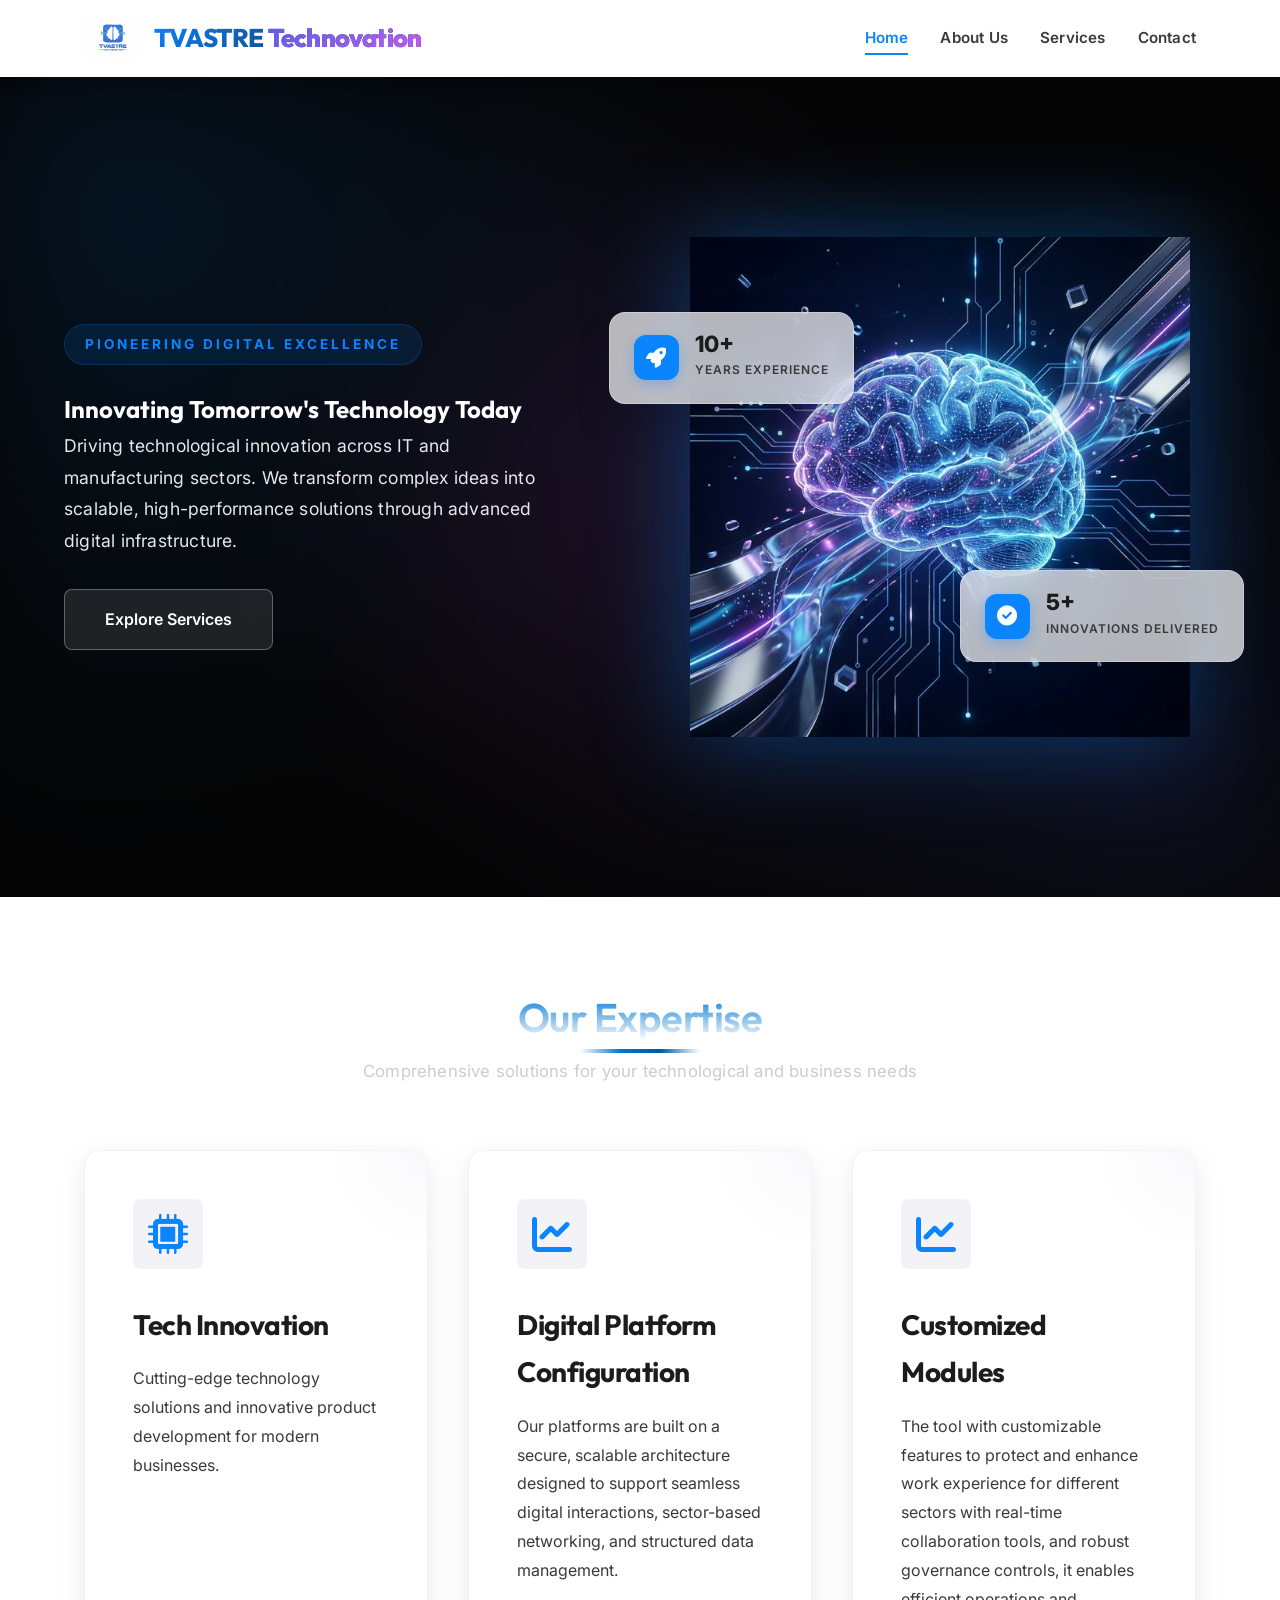
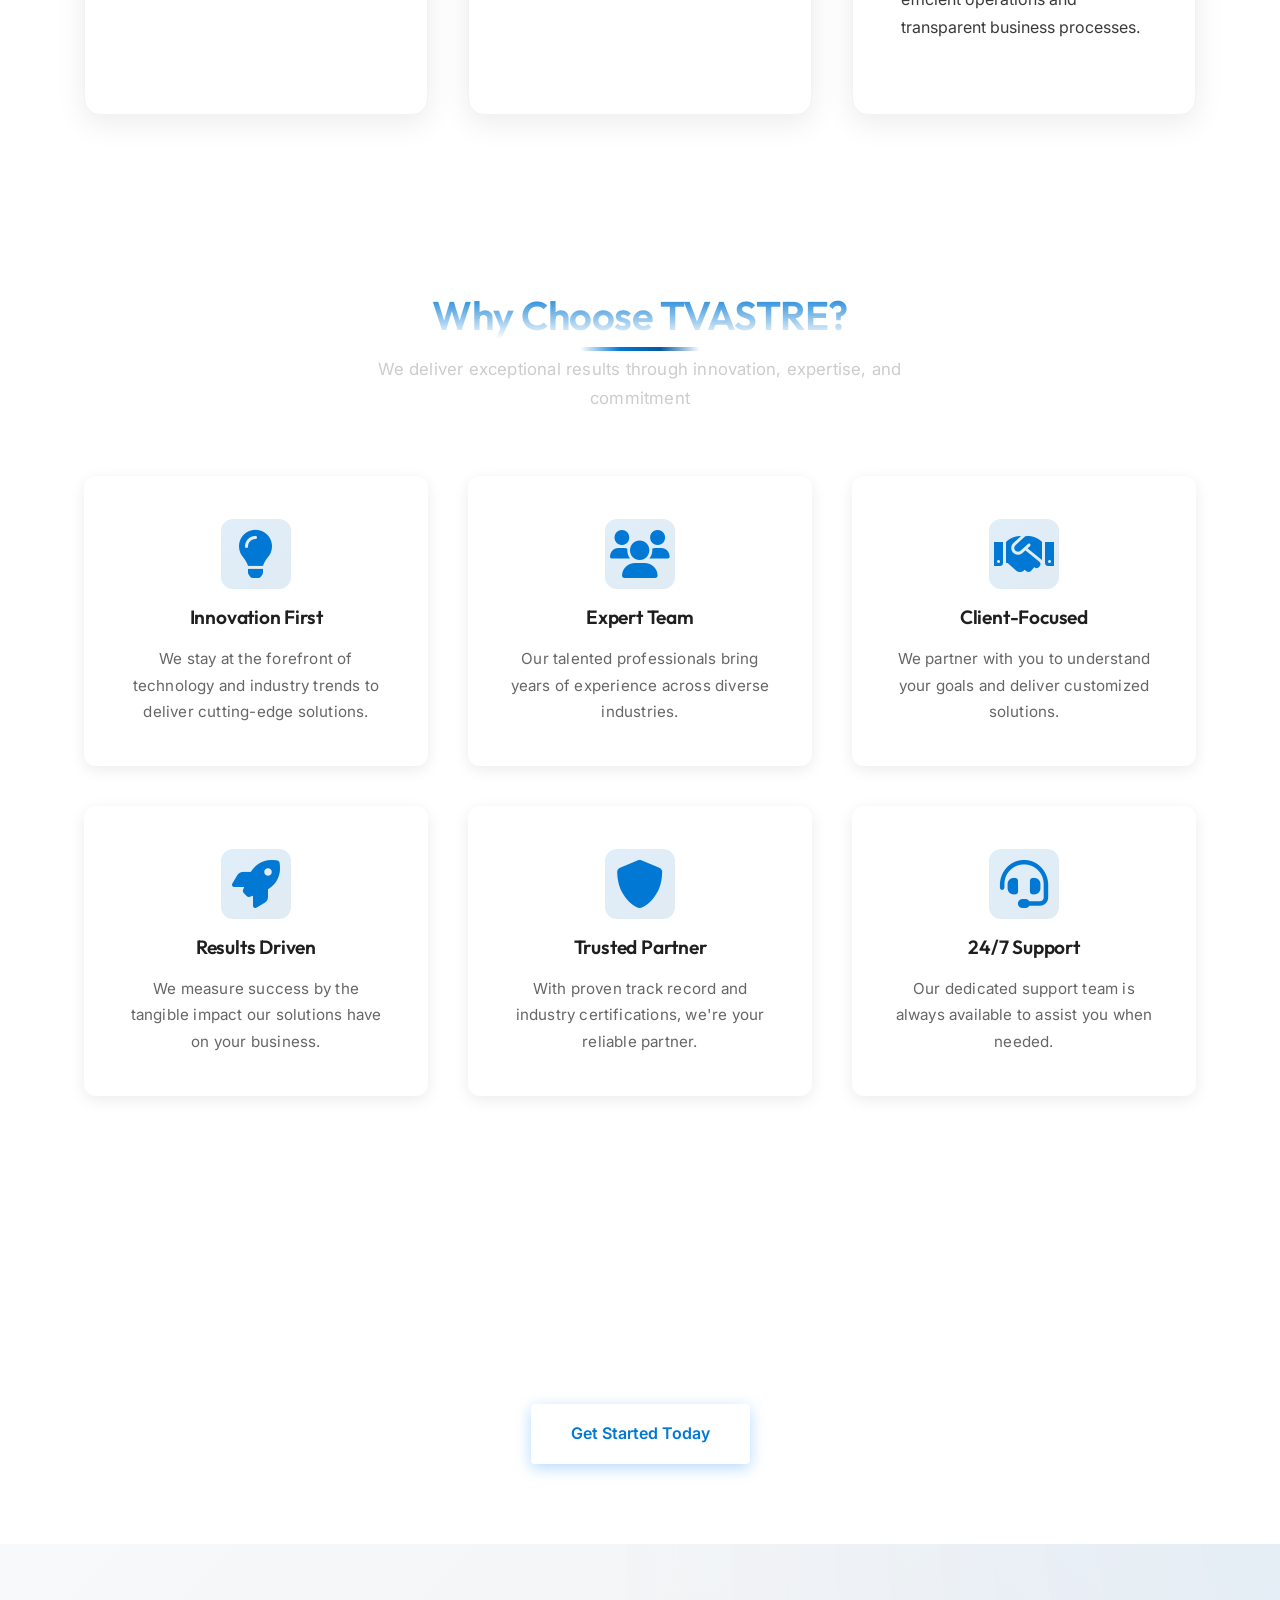
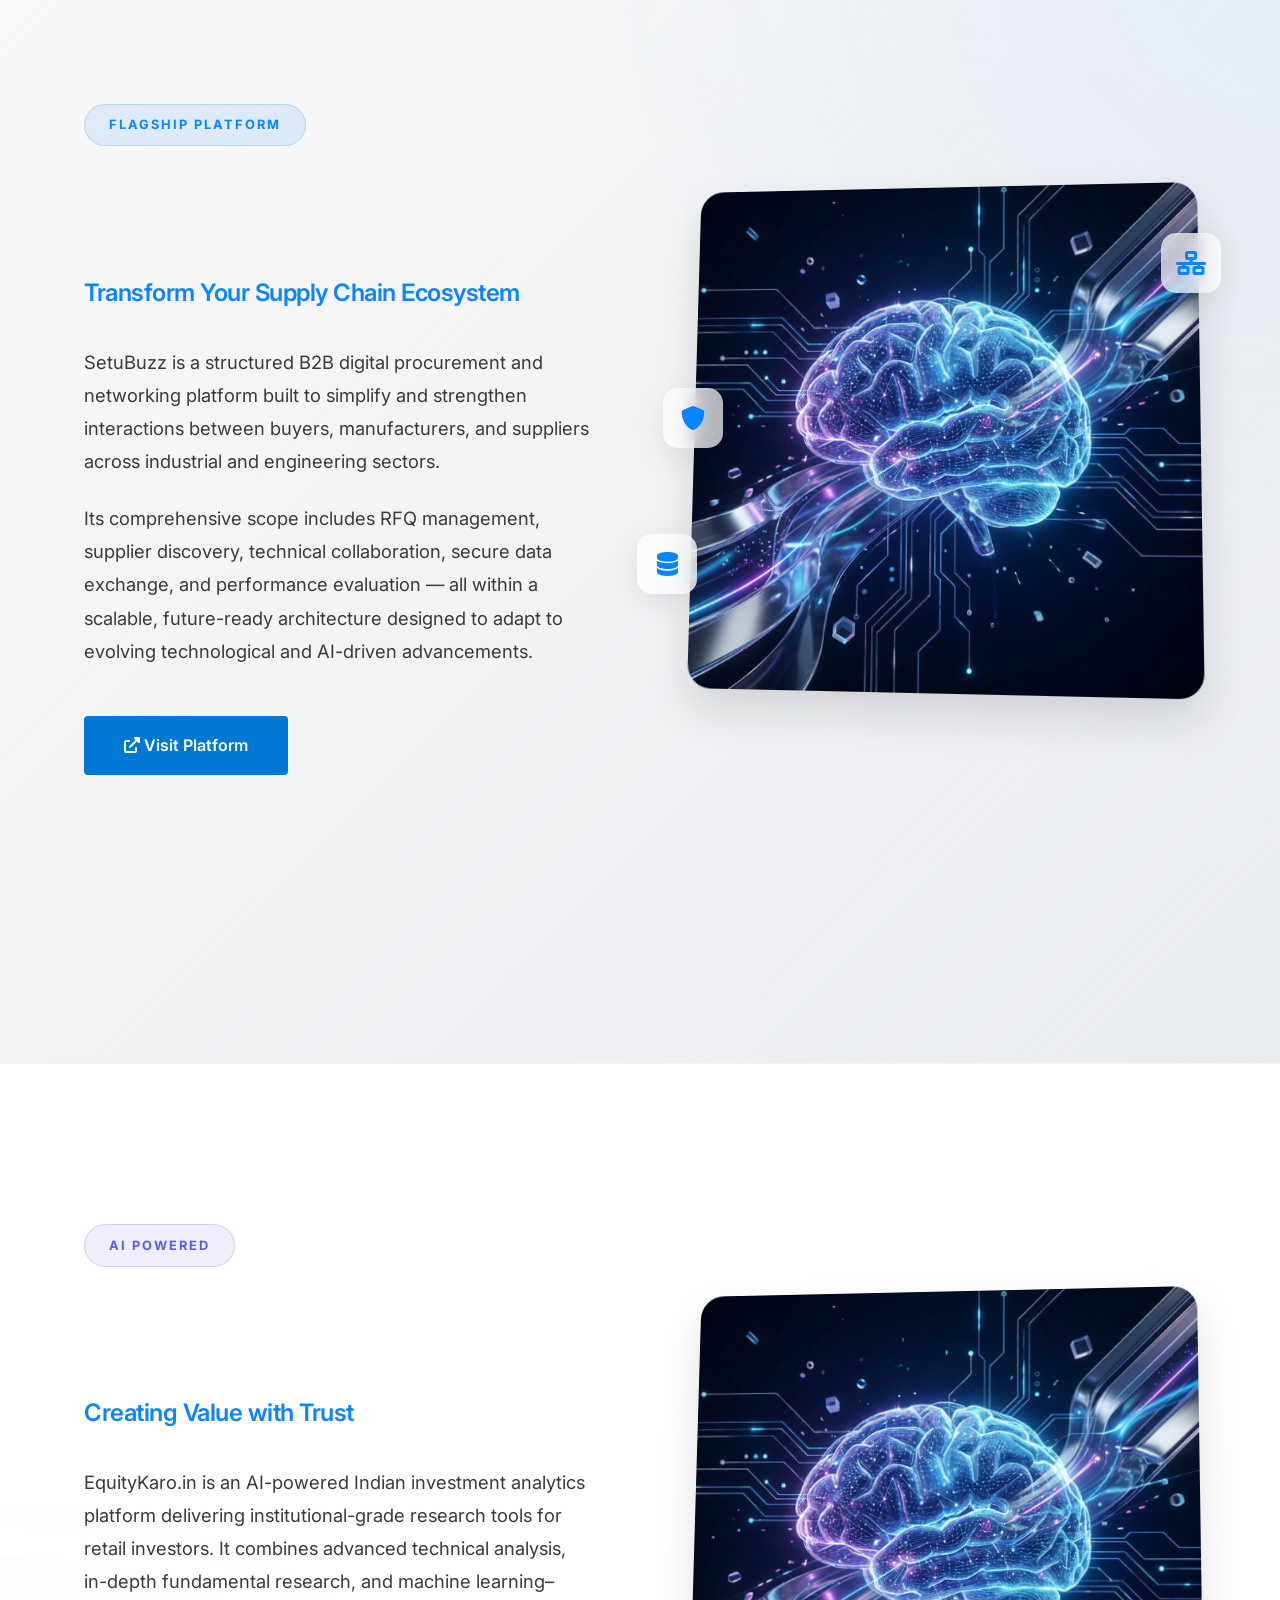
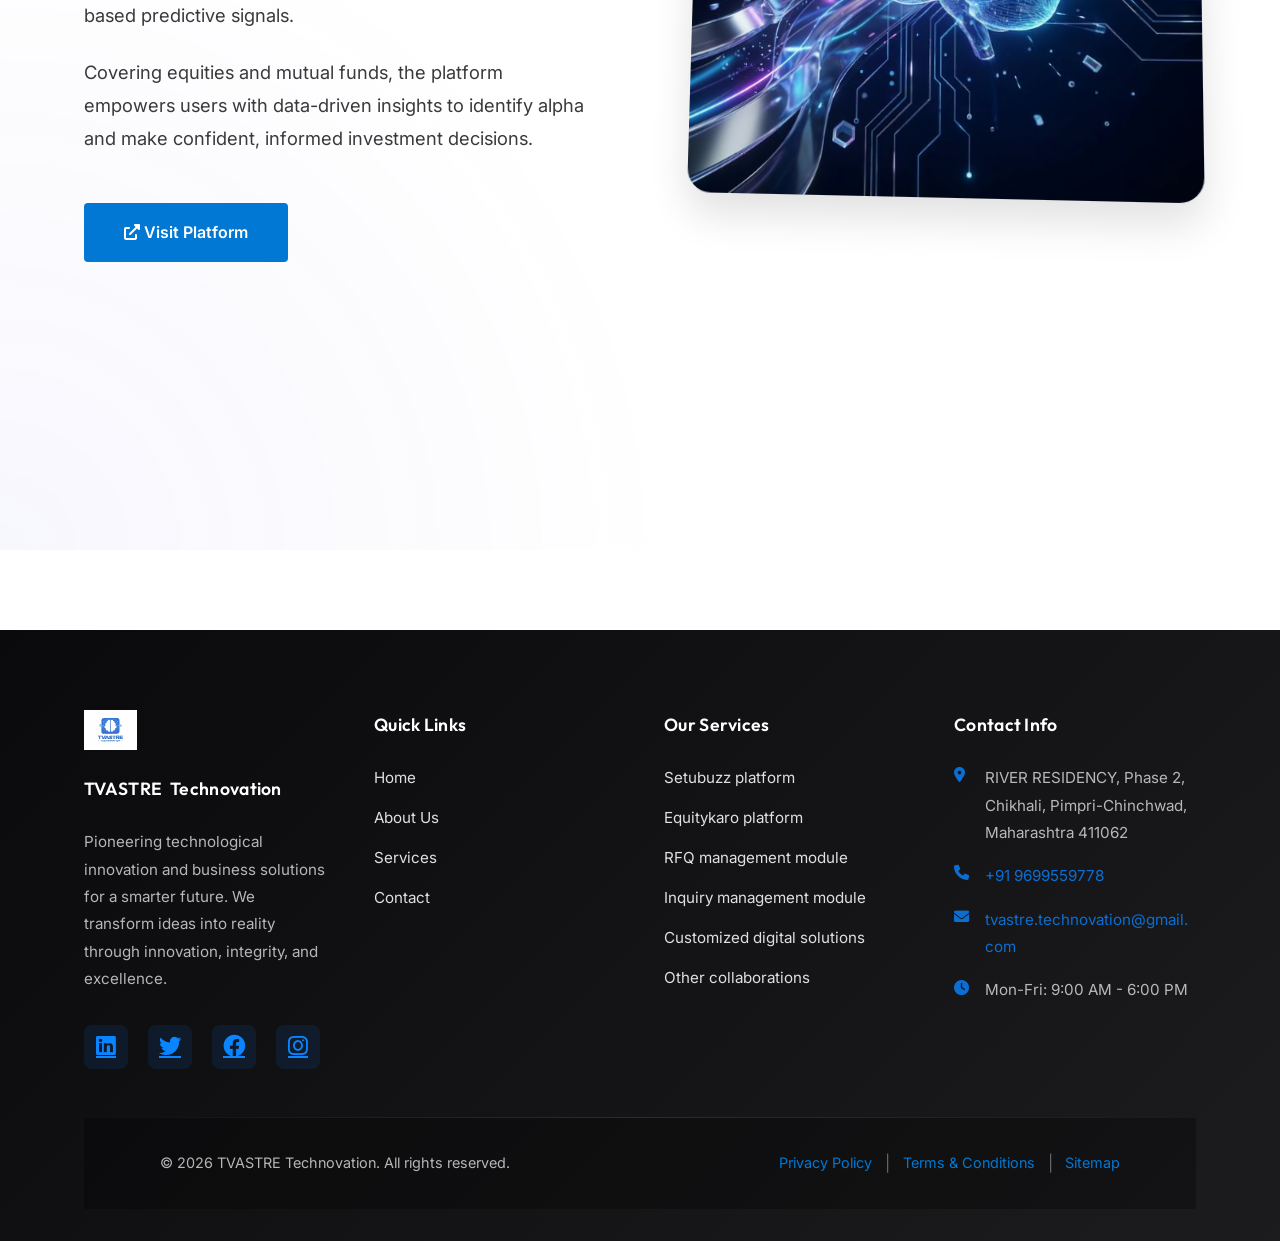
==== commit 94ed79d0: "added two new pages terms and privacy" ====
--- a/index.html
+++ b/index.html
@@ -309,175 +309,75 @@
     </section>
 
     <!-- SetuBuzz Product Section -->
-    <section class="product-section">
-        <div class="container">
-            <div class="product-header">
-                <div class="product-badge">Featured Product</div>
-                <h2>SetuBuzz</h2>
-                <p class="product-tagline">Transform Your Supply Chain Ecosystem</p>
-                <p class="product-description">
-                    SetuBuzz is a structured B2B digital procurement and networking platform built to simplify and
-                    strengthen interactions between buyers, manufacturers, and suppliers across industrial and
-                    engineering sectors.
-                    Its comprehensive scope includes RFQ management, supplier discovery, technical collaboration, secure
-                    data exchange, and performance evaluation — all within a scalable, future-ready architecture
-                    designed to adapt to evolving technological and AI-driven advancements.
-                </p>
-            </div>
-
-            <div class="product-header">
-                <div class="product-badge">Featured Product</div>
-                <h2>EquityKaro</h2>
-                <p class="product-tagline">Creating Value with trust</p>
-                <p class="product-description">
-                    EquityKaro.in is an AI-powered Indian investment analytics platform delivering institutional-grade
-                    research tools for retail investors. It combines advanced technical analysis, in-depth fundamental
-                    research, machine learning–based predictive signals, and portfolio risk optimization.
-                    Covering equities and mutual funds, the platform empowers users with data-driven insights to
-                    identify alpha and make confident, informed investment decisions
-
-            </div>
-
-            <!-- <div class="product-content">
-                <div class="product-features">
-                    <h3><i class="fas fa-star"></i> Key Features</h3>
-                    <div class="features-grid">
-                        <div class="feature-item">
-                            <div class="feature-icon">
-                                <i class="fas fa-search"></i>
-                            </div>
-                            <h4>Smart Discovery</h4>
-                            <p>Find trusted suppliers and buyers with advanced filtering and AI-powered recommendations</p>
-                        </div>
-
-                        <div class="feature-item">
-                            <div class="feature-icon">
-                                <i class="fas fa-gavel"></i>
-                            </div>
-                            <h4>Competitive Bidding</h4>
-                            <p>Run transparent auctions and RFQ processes to get the best prices and terms</p>
-                        </div>
-
-                        <div class="feature-item">
-                            <div class="feature-icon">
-                                <i class="fas fa-exchange-alt"></i>
-                            </div>
-                            <h4>Seamless Trading</h4>
-                            <p>Execute transactions with integrated payment, logistics, and compliance solutions</p>
-                        </div>
-
-                        <div class="feature-item">
-                            <div class="feature-icon">
-                                <i class="fas fa-shield-alt"></i>
-                            </div>
-                            <h4>Trust & Security</h4>
-                            <p>Verified profiles, transaction history, and secure escrow services for peace of mind</p>
-                        </div>
-
-                        <div class="feature-item">
-                            <div class="feature-icon">
-                                <i class="fas fa-chart-line"></i>
-                            </div>
-                            <h4>Analytics & Insights</h4>
-                            <p>Real-time dashboards to track market trends, pricing, and business performance</p>
-                        </div>
-
-                        <div class="feature-item">
-                            <div class="feature-icon">
-                                <i class="fas fa-mobile-alt"></i>
-                            </div>
-                            <h4>Mobile Ready</h4>
-                            <p>Access your network anytime, anywhere with our intuitive mobile app</p>
-                        </div>
-                    </div>
-                </div>
-
-                <div class="product-benefits">
-                    <h3><i class="fas fa-check-circle"></i> Why Choose SetuBuzz?</h3>
-                    <div class="benefits-list">
-                        <div class="benefit-item">
-                            <div class="benefit-number">01</div>
-                            <div class="benefit-text">
-                                <h4>Scale Your Operations</h4>
-                                <p>Connect with thousands of verified suppliers and buyers across multiple regions</p>
-                            </div>
-                        </div>
-
-                        <div class="benefit-item">
-                            <div class="benefit-number">02</div>
-                            <div class="benefit-text">
-                                <h4>Reduce Costs</h4>
-                                <p>Negotiate better prices through competitive bidding and direct market access</p>
-                            </div>
-                        </div>
-
-                        <div class="benefit-item">
-                            <div class="benefit-number">03</div>
-                            <div class="benefit-text">
-                                <h4>Save Time</h4>
-                                <p>Automate procurement processes and eliminate manual sourcing work</p>
-                            </div>
-                        </div>
-
-                        <div class="benefit-item">
-                            <div class="benefit-number">04</div>
-                            <div class="benefit-text">
-                                <h4>Mitigate Risk</h4>
-                                <p>Comprehensive compliance tools and verified partner networks ensure secure trades</p>
-                            </div>
-                        </div>
-
-                        <div class="benefit-item">
-                            <div class="benefit-number">05</div>
-                            <div class="benefit-text">
-                                <h4>Grow Faster</h4>
-                                <p>Expand your customer base and revenue through a global marketplace ecosystem</p>
-                            </div>
-                        </div>
-
-                        <div class="benefit-item">
-                            <div class="benefit-number">06</div>
-                            <div class="benefit-text">
-                                <h4>Expert Support</h4>
-                                <p>Get dedicated account managers and 24/7 customer support for your success</p>
-                            </div>
-                        </div>
-                    </div>
-                </div>
-            </div> -->
-
-            <!-- <div class="product-stats">
-                <div class="stat">
-                    <div class="stat-number">10K+</div>
-                    <div class="stat-label">Active Partners</div>
-                </div>
-                <div class="stat">
-                    <div class="stat-number">$500M+</div>
-                    <div class="stat-label">Annual Trade Value</div>
-                </div>
-                <div class="stat">
-                    <div class="stat-number">50+</div>
-                    <div class="stat-label">Countries Served</div>
-                </div>
-                <div class="stat">
-                    <div class="stat-number">99.9%</div>
-                    <div class="stat-label">Uptime SLA</div>
-                </div>
-            </div> -->
-
-            <div class="product-cta">
-                <h3>Ready to Transform Your Supply Chain?</h3>
-                <p>Join the ecosystem that's revolutionizing B2B trading</p>
-                <div class="cta-buttons">
-                    <a href="contact.html" class="cta-button-primary">
-                        <i class="fas fa-rocket"></i> Get Started Today
-                    </a>
-                    <a href="services.html" class="cta-button-secondary">
-                        <i class="fas fa-book"></i> Learn More
-                    </a>
-                </div>
-            </div>
-        </div>
+    <section class="product-section setubuzz-section" id="setubuzz">
+        <div class="container">
+            <div class="product-grid">
+                <div class="product-info-panel">
+                    <div class="product-badge">Flagship Platform</div>
+                    <h2>SetuBuzz</h2>
+                    <p class="product-tagline">Transform Your Supply Chain Ecosystem</p>
+                    <p class="product-description">
+                        SetuBuzz is a structured B2B digital procurement and networking platform built to simplify and
+                        strengthen interactions between buyers, manufacturers, and suppliers across industrial and
+                        engineering sectors.
+                    </p>
+                    <p class="product-description">
+                        Its comprehensive scope includes RFQ management, supplier discovery, technical collaboration,
+                        secure
+                        data exchange, and performance evaluation — all within a scalable, future-ready architecture
+                        designed to adapt to evolving technological and AI-driven advancements.
+                    </p>
+                    <div class="product-cta-simple">
+                        <a href="https://setubuzz.com" class="cta-button-primary"><i
+                                class="fas fa-external-link-alt"></i> Visit Platform</a>
+                    </div>
+                </div>
+                <div class="product-visual-panel">
+                    <div class="floating-icons">
+                        <i class="fas fa-network-wired icon-1"></i>
+                        <i class="fas fa-database icon-2"></i>
+                        <i class="fas fa-shield-alt icon-3"></i>
+                    </div>
+                    <img src="assets/images/setubuzz-visual.png" alt="SetuBuzz Platform" class="product-image-main">
+                </div>
+            </div>
+
+
+        </div>
+    </section>
+
+    <!-- EquityKaro Product Section -->
+    <section class="product-section equitykaro-section" id="equitykaro">
+        <div class="container">
+            <div class="product-grid reverse">
+                <div class="product-visual-panel">
+                    <img src="assets/images/equitykaro-visual.png" alt="EquityKaro AI Platform"
+                        class="product-image-main">
+                </div>
+                <div class="product-info-panel">
+                    <div class="product-badge accent">AI Powered</div>
+                    <h2>EquityKaro</h2>
+                    <p class="product-tagline">Creating Value with Trust</p>
+                    <p class="product-description">
+                        EquityKaro.in is an AI-powered Indian investment analytics platform delivering
+                        institutional-grade
+                        research tools for retail investors. It combines advanced technical analysis, in-depth
+                        fundamental
+                        research, and machine learning–based predictive signals.
+                    </p>
+                    <p class="product-description">
+                        Covering equities and mutual funds, the platform empowers users with data-driven insights to
+                        identify alpha and make confident, informed investment decisions.
+                    </p>
+                    <div class="product-cta-simple">
+                        <a href="https://equitykaro.in" class="cta-button-primary"><i
+                                class="fas fa-external-link-alt"></i> Visit Platform</a>
+                    </div>
+                </div>
+            </div>
+        </div>
+    </section>
+    </div>
     </section>
 
     <!-- Footer -->
@@ -541,11 +441,11 @@
                     <div class="footer-bottom-content">
                         <p class="copyright">&copy; 2026 TVASTRE Technovation. All rights reserved.</p>
                         <div class="footer-links-bottom">
-                            <a href="#">Privacy Policy</a>
+                            <a href="privacy.html">Privacy Policy</a>
                             <span>|</span>
-                            <a href="#">Terms of Service</a>
+                            <a href="terms.html">Terms & Conditions</a>
                             <span>|</span>
-                            <a href="#">Sitemap</a>
+                            <a href="sitemap.html">Sitemap</a>
                         </div>
                     </div>
                 </div>
--- a/style.css
+++ b/style.css
@@ -532,7 +532,7 @@
     font-weight: 600;
     letter-spacing: -0.5px;
     line-height: 1.2;
-    background: linear-gradient(0deg, #0078d4, #0078d4);
+    background: linear-gradient(0deg, #ffffff, #0078d4);
     -webkit-background-clip: text;
     -webkit-text-fill-color: transparent;
     background-clip: text;
@@ -1613,341 +1613,555 @@
 }
 
 /* Services Hero Section */
+/* Services Hero Section */
 .services-hero {
-    background: linear-gradient(135deg, #0078d4 0%, #005a9e 100%);
-    color: white;
-    padding: 4rem 0;
-}
-
-.services-hero .section-title h2 {
-    color: white;
-    font-weight: 300;
-}
-
-.services-hero .section-title h2::after {
-    background: white;
-}
-
-.services-hero .section-title p {
-    color: rgba(255, 255, 255, 0.9);
-}
-
-/* Service Category */
-.service-category {
-    margin-bottom: 4rem;
-}
-
-.category-header {
-    margin-bottom: 3rem;
-}
-
-.category-header h3 {
-    font-size: 1.8rem;
-    color: #0078d4;
-    font-weight: 500;
-    margin-bottom: 0.5rem;
-}
-
-.category-header p {
-    color: #666;
-    font-size: 1.1rem;
-}
-
-/* SetuBuzz Product Section */
-.product-section {
-    padding: 6rem 0;
-    background: linear-gradient(135deg, #f9f9f9 0%, #f3f3f3 100%);
     position: relative;
     overflow: hidden;
-}
-
-.product-section::before {
-    content: '';
-    position: absolute;
-    top: -50%;
-    right: -10%;
-    width: 600px;
-    height: 600px;
-    background: radial-gradient(circle, rgba(0, 120, 212, 0.08) 0%, transparent 70%);
-    border-radius: 50%;
-    z-index: 0;
-}
-
-.product-section .container {
-    position: relative;
-    z-index: 1;
-}
-
-.product-badge {
-    display: inline-block;
-    background: linear-gradient(135deg, #0078d4, #005a9e);
-    color: white;
-    padding: 0.5rem 1.2rem;
-    border-radius: 20px;
-    font-size: 0.85rem;
-    font-weight: 600;
-    letter-spacing: 0.5px;
-    margin-bottom: 1.5rem;
-    text-transform: uppercase;
-}
-
-.product-header {
-    text-align: center;
-    margin-bottom: 4rem;
-}
-
-.product-header h2 {
-    font-size: 3rem;
-    color: #1f1f1f;
-    margin: 1rem 0;
-    font-weight: 700;
-    background: linear-gradient(135deg, #0078d4, #1f1f1f);
-    -webkit-background-clip: text;
-    -webkit-text-fill-color: transparent;
-    background-clip: text;
-}
-
-.product-tagline {
-    font-size: 1.3rem;
-    color: #0078d4;
-    font-weight: 600;
-    margin-bottom: 1.5rem;
-    letter-spacing: 0.5px;
-}
-
-.product-description {
-    font-size: 1.1rem;
-    color: #666;
-    line-height: 1.8;
-    max-width: 700px;
-    margin: 0 auto;
-}
-
-.product-content {
-    display: grid;
-    grid-template-columns: 1fr 1fr;
-    gap: 4rem;
-    margin-bottom: 4rem;
-}
-
-.product-features,
-.product-benefits {
-    background: white;
-    padding: 3rem;
-    border-radius: 12px;
-    box-shadow: 0 4px 15px rgba(0, 0, 0, 0.08);
-}
-
-.product-features h3,
-.product-benefits h3 {
-    font-size: 1.8rem;
-    color: #1f1f1f;
-    margin-bottom: 2rem;
+    min-height: 40vh;
     display: flex;
     align-items: center;
-    gap: 0.8rem;
-}
-
-.product-features h3 i,
-.product-benefits h3 i {
-    color: #0078d4;
-}
-
-.features-grid {
+    background: #050505;
+    color: white;
+}
+
+.services-hero .hero-text h2 {
+    font-size: 3.5rem;
+    margin-bottom: 2rem;
+    font-weight: 800;
+    letter-spacing: -2px;
+    background: linear-gradient(135deg, white 0%, var(--primary) 100%);
+    -webkit-background-clip: text;
+    background-clip: text;
+    -webkit-text-fill-color: transparent;
+}
+
+/* Service Categories & Cards */
+.services-details {
+    padding: 8rem 0;
+    background: var(--bg-soft);
+}
+
+.category-badge {
+    display: inline-block;
+    padding: 0.4rem 1rem;
+    background: rgba(10, 132, 255, 0.1);
+    color: var(--primary);
+    border-radius: 50px;
+    font-size: 0.75rem;
+    font-weight: 700;
+    text-transform: uppercase;
+    letter-spacing: 1px;
+    margin-bottom: 1rem;
+}
+
+.category-badge.gold {
+    background: rgba(255, 215, 0, 0.1);
+    color: #DAA520;
+}
+
+.services-grid.premium {
     display: grid;
-    grid-template-columns: repeat(2, 1fr);
-    gap: 2rem;
-}
-
-.feature-item {
-    text-align: center;
-    transition: all 0.3s ease;
-}
-
-.feature-item:hover {
-    transform: translateY(-5px);
-}
-
-.feature-icon {
-    width: 70px;
-    height: 70px;
-    background: linear-gradient(135deg, rgba(0, 120, 212, 0.15), rgba(0, 90, 158, 0.15));
+    grid-template-columns: repeat(3, 1fr);
+    gap: 3rem;
+    margin-top: 4rem;
+}
+
+.service-card-glass {
+    background: var(--glass-bg);
+    backdrop-filter: blur(15px);
+    border: 1px solid var(--glass-border);
+    padding: 3rem;
+    border-radius: var(--border-radius-lg);
+    box-shadow: var(--shadow-md);
+    transition: var(--transition);
+    position: relative;
+    overflow: hidden;
+}
+
+.service-card-glass:hover {
+    transform: translateY(-10px);
+    box-shadow: var(--shadow-lg);
+    border-color: var(--primary);
+}
+
+.card-icon-modern {
+    width: 60px;
+    height: 60px;
+    background: var(--primary);
+    color: white;
     border-radius: 12px;
     display: flex;
     align-items: center;
     justify-content: center;
-    margin: 0 auto 1rem;
-    font-size: 1.8rem;
-    color: #0078d4;
-    transition: all 0.3s ease;
+    font-size: 1.5rem;
+    margin-bottom: 2rem;
+    box-shadow: 0 8px 16px rgba(10, 132, 255, 0.2);
+}
+
+.service-card-glass h4 {
+    font-size: 1.5rem;
+    font-weight: 800;
+    margin-bottom: 1rem;
+    color: var(--text-main);
+}
+
+.service-card-glass p {
+    color: var(--text-soft);
+    line-height: 1.7;
+    margin-bottom: 1.5rem;
+}
+
+.feature-bullets {
+    list-style: none;
+    padding: 0;
+}
+
+.feature-bullets li {
+    display: flex;
+    align-items: center;
+    gap: 0.5rem;
+    font-size: 0.85rem;
+    color: var(--text-muted);
+    margin-bottom: 0.5rem;
+}
+
+.feature-bullets li i {
+    color: var(--success);
+    font-size: 0.7rem;
+}
+
+/* Flagship Sections on Services Page */
+.service-category.flagship {
+    background: white;
+    padding: 6rem;
+    border-radius: var(--border-radius-lg);
+    margin-top: 6rem;
+    box-shadow: var(--shadow-md);
+}
+
+.service-category.flagship .product-grid {
+    margin-bottom: 0;
+}
+
+@media (max-width: 1024px) {
+    .services-grid.premium {
+        grid-template-columns: 1fr;
+    }
+
+    .service-category.flagship {
+        padding: 3rem;
+    }
+}
+
+/* SetuBuzz Product Section */
+/* --- Premium Product Sections --- */
+.product-section {
+    padding: 10rem 0;
+    position: relative;
+    overflow: hidden;
+}
+
+.setubuzz-section {
+    background: radial-gradient(circle at top right, rgba(10, 132, 255, 0.05), transparent 40%),
+        linear-gradient(135deg, #f8f9fa 0%, #e9ecef 100%);
+}
+
+.equitykaro-section {
+    background: radial-gradient(circle at bottom left, rgba(94, 92, 230, 0.05), transparent 40%),
+        #ffffff;
+    border-top: 1px solid var(--bg-soft);
+}
+
+.product-grid {
+    display: grid;
+    grid-template-columns: 1fr 1fr;
+    gap: 6rem;
+    align-items: center;
+    margin-bottom: 8rem;
+}
+
+.product-grid.reverse {
+    direction: rtl;
+}
+
+.product-grid.reverse>* {
+    direction: ltr;
+}
+
+/* Info Panel */
+.product-info-panel {
+    animation: slideInLeft 1s ease-out;
+}
+
+.product-badge {
+    display: inline-block;
+    padding: 0.6rem 1.5rem;
+    background: rgba(10, 132, 255, 0.1);
+    color: var(--primary);
+    border-radius: 100px;
+    font-size: 0.8rem;
+    font-weight: 700;
+    text-transform: uppercase;
+    letter-spacing: 2px;
+    margin-bottom: 2rem;
+    border: 1px solid rgba(10, 132, 255, 0.2);
+}
+
+.product-badge.accent {
+    background: rgba(94, 92, 230, 0.1);
+    color: var(--secondary);
+    border-color: rgba(94, 92, 230, 0.2);
+}
+
+.product-info-panel h2 {
+    font-size: 4rem;
+    font-weight: 800;
+    margin-bottom: 1.5rem;
+    letter-spacing: -2px;
+    line-height: 1.1;
+    -webkit-background-clip: text;
+    background-clip: text;
+    -webkit-text-fill-color: transparent;
+}
+
+.product-tagline {
+    font-size: 1.5rem;
+    font-weight: 600;
+    color: var(--primary);
+    margin-bottom: 2rem;
+    letter-spacing: -0.5px;
+}
+
+.product-description {
+    font-size: 1.15rem;
+    color: var(--text-soft);
+    line-height: 1.8;
+    margin-bottom: 1.5rem;
+    max-width: 540px;
+}
+
+.product-cta-simple {
+    display: flex;
+    gap: 1.5rem;
+    margin-top: 3rem;
+}
+
+/* Visual Panel */
+.product-visual-panel {
+    position: relative;
+    perspective: 1000px;
+}
+
+.product-image-main {
+    width: 100%;
+    border-radius: var(--border-radius-lg);
+    box-shadow: var(--shadow-lg);
+    transition: var(--transition);
+    transform: rotateY(-5deg) rotateX(5deg);
+}
+
+.product-visual-panel:hover .product-image-main {
+    transform: rotateY(0deg) rotateX(0deg);
+}
+
+.floating-icons {
+    position: absolute;
+    width: 100%;
+    height: 100%;
+    top: 0;
+    left: 0;
+    pointer-events: none;
+    z-index: 2;
+}
+
+.floating-icons i {
+    position: absolute;
+    width: 60px;
+    height: 60px;
+    background: var(--glass-bg);
+    backdrop-filter: blur(10px);
+    border-radius: 15px;
+    display: flex;
+    align-items: center;
+    justify-content: center;
+    color: var(--primary);
+    font-size: 1.5rem;
+    box-shadow: var(--shadow-md);
+    animation: float 4s ease-in-out infinite;
+}
+
+.icon-1 {
+    top: 10%;
+    right: -5%;
+    animation-delay: 0s;
+}
+
+.icon-2 {
+    bottom: 20%;
+    left: -10%;
+    animation-delay: 1s;
+}
+
+.icon-3 {
+    top: 40%;
+    left: -5%;
+    animation-delay: 2s;
+}
+
+/* Details Grid */
+.product-details-grid {
+    display: grid;
+    grid-template-columns: 1.2fr 0.8fr;
+    gap: 4rem;
+}
+
+.product-features,
+.product-benefits {
+    background: var(--glass-bg);
+    backdrop-filter: blur(20px);
+    padding: 4rem;
+    border-radius: var(--border-radius-lg);
+    border: 1px solid var(--glass-border);
+    box-shadow: var(--shadow-md);
+}
+
+.product-features h3,
+.product-benefits h3 {
+    font-size: 2rem;
+    margin-bottom: 3rem;
+    display: flex;
+    align-items: center;
+    gap: 1rem;
+}
+
+.features-grid {
+    display: grid;
+    grid-template-columns: repeat(2, 1fr);
+    gap: 3rem;
+}
+
+.feature-item {
+    transition: var(--transition);
+}
+
+.feature-icon {
+    width: 60px;
+    height: 60px;
+    background: linear-gradient(135deg, var(--primary) 0%, var(--secondary) 100%);
+    color: white;
+    border-radius: 16px;
+    display: flex;
+    align-items: center;
+    justify-content: center;
+    font-size: 1.5rem;
+    margin-bottom: 1.5rem;
+    box-shadow: 0 8px 16px rgba(10, 132, 255, 0.2);
+    transition: var(--transition);
 }
 
 .feature-item:hover .feature-icon {
-    background: linear-gradient(135deg, #0078d4, #005a9e);
-    color: white;
-    transform: scale(1.1);
-    box-shadow: 0 8px 20px rgba(0, 120, 212, 0.3);
+    transform: scale(1.1) rotate(5deg);
+    box-shadow: 0 12px 24px rgba(10, 132, 255, 0.3);
 }
 
 .feature-item h4 {
-    font-size: 1.1rem;
-    color: #1f1f1f;
-    margin-bottom: 0.5rem;
-    font-weight: 600;
+    font-size: 1.25rem;
+    font-weight: 700;
+    margin-bottom: 0.75rem;
 }
 
 .feature-item p {
-    font-size: 0.9rem;
-    color: #666;
+    font-size: 0.95rem;
+    color: var(--text-soft);
     line-height: 1.6;
 }
 
 .benefits-list {
-    display: grid;
-    grid-template-columns: 1fr;
-    gap: 1.5rem;
+    display: flex;
+    flex-direction: column;
+    gap: 2rem;
 }
 
 .benefit-item {
     display: flex;
     gap: 1.5rem;
-    padding-bottom: 1.5rem;
-    border-bottom: 1px solid #e5e5e5;
-    transition: all 0.3s ease;
-}
-
-.benefit-item:last-child {
-    border-bottom: none;
-    padding-bottom: 0;
+    align-items: flex-start;
+    padding: 1.5rem;
+    background: rgba(255, 255, 255, 0.5);
+    border-radius: var(--border-radius-md);
+    transition: var(--transition);
 }
 
 .benefit-item:hover {
-    transform: translateX(5px);
-}
-
-.benefit-number {
-    flex-shrink: 0;
-    width: 50px;
-    height: 50px;
-    background: linear-gradient(135deg, #0078d4, #005a9e);
-    color: white;
-    border-radius: 50%;
-    display: flex;
-    align-items: center;
-    justify-content: center;
-    font-size: 1.2rem;
-    font-weight: 700;
-    box-shadow: 0 4px 12px rgba(0, 120, 212, 0.3);
+    background: white;
+    transform: translateX(10px);
+    box-shadow: var(--shadow-sm);
+}
+
+.benefit-icon {
+    font-size: 1.8rem;
+    color: var(--primary);
 }
 
 .benefit-text h4 {
     font-size: 1.1rem;
-    color: #1f1f1f;
-    margin-bottom: 0.4rem;
-    font-weight: 600;
-}
-
-.benefit-text p {
-    font-size: 0.9rem;
-    color: #666;
-    line-height: 1.6;
-}
-
-.product-stats {
-    display: grid;
-    grid-template-columns: repeat(4, 1fr);
-    gap: 2rem;
+    font-weight: 700;
+    margin-bottom: 0.25rem;
+}
+
+/* Final CTA Area */
+.final-cta {
+    padding: 8rem 0;
+    background: #050505;
+}
+
+.cta-card {
+    background: linear-gradient(135deg, rgba(10, 132, 255, 0.1) 0%, rgba(94, 92, 230, 0.1) 100%);
+    padding: 6rem;
+    border-radius: var(--border-radius-lg);
+    text-align: center;
+    border: 1px solid rgba(255, 255, 255, 0.1);
+}
+
+.cta-card h3 {
+    font-size: 3.5rem;
+    font-weight: 800;
+    color: white;
+    margin-bottom: 1.5rem;
+    letter-spacing: -1.5px;
+}
+
+.cta-card p {
+    font-size: 1.4rem;
+    color: rgba(255, 255, 255, 0.7);
     margin-bottom: 4rem;
-    padding: 3rem;
+    max-width: 700px;
+    margin-left: auto;
+    margin-right: auto;
+}
+
+.cta-button-primary.gold {
+    background: linear-gradient(135deg, #FFD700 0%, #FFA500 100%);
+    color: black;
+    box-shadow: 0 10px 30px rgba(255, 215, 0, 0.3);
+}
+
+.cta-button-primary.gold:hover {
+    box-shadow: 0 15px 40px rgba(255, 215, 0, 0.5);
+}
+
+/* Policy Pages Styles */
+.policy-hero {
+    padding: 6rem 0;
+    background: #050505;
+    text-align: center;
+    color: white;
+}
+
+.policy-hero h1 {
+    font-size: 3rem;
+    font-weight: 800;
+    margin-bottom: 1rem;
+    background: linear-gradient(135deg, white 0%, var(--primary) 100%);
+    -webkit-background-clip: text;
+    -webkit-text-fill-color: transparent;
+    background-clip: text;
+    /* Fix for lint warning */
+}
+
+.policy-hero p {
+    color: var(--text-muted);
+}
+
+.policy-content {
+    padding: 6rem 0;
+    background: var(--bg-soft);
+}
+
+.container.narrow {
+    max-width: 900px;
+}
+
+.policy-card {
     background: white;
-    border-radius: 12px;
-    box-shadow: 0 4px 15px rgba(0, 0, 0, 0.08);
-}
-
-.stat {
-    text-align: center;
+    padding: 4rem;
+    border-radius: var(--border-radius-lg);
+    box-shadow: var(--shadow-md);
+    border: 1px solid var(--border-color);
+}
+
+.policy-card h2 {
+    margin: 3rem 0 1.5rem;
+    color: var(--text-main);
+    font-size: 1.8rem;
+    border-bottom: 2px solid var(--primary-soft);
+    padding-bottom: 0.5rem;
+    display: inline-block;
+}
+
+.policy-card h3 {
+    margin: 2rem 0 1rem;
+    color: var(--text-main);
+    font-size: 1.4rem;
+}
+
+.policy-card p {
+    margin-bottom: 1.5rem;
+    line-height: 1.8;
+    color: var(--text-soft);
+}
+
+.policy-card ul {
+    margin-bottom: 2rem;
+    padding-left: 1.5rem;
+}
+
+.policy-card li {
+    margin-bottom: 0.8rem;
+    color: var(--text-soft);
+}
+
+.policy-highlight {
+    background: var(--bg-soft);
     padding: 2rem;
-}
-
-.stat-number {
-    display: block;
-    font-size: 2.5rem;
-    font-weight: 700;
-    color: #0078d4;
-    margin-bottom: 0.5rem;
-}
-
-.stat-label {
-    display: block;
-    font-size: 1rem;
-    color: #666;
-    font-weight: 500;
-}
-
-.product-cta {
-    text-align: center;
-    padding: 3rem;
-    background: linear-gradient(135deg, #0078d4 0%, #005a9e 100%);
-    border-radius: 12px;
-    color: white;
-}
-
-.product-cta h3 {
-    font-size: 2rem;
-    margin-bottom: 0.5rem;
-    font-weight: 600;
-}
-
-.product-cta p {
-    font-size: 1.1rem;
-    opacity: 0.9;
-    margin-bottom: 2rem;
-}
-
-.cta-buttons {
-    display: flex;
-    gap: 1.5rem;
-    justify-content: center;
-    flex-wrap: wrap;
-}
-
-.cta-button-primary,
-.cta-button-secondary {
-    display: inline-flex;
-    align-items: center;
-    gap: 0.8rem;
-    padding: 1rem 2rem;
-    border-radius: 8px;
-    font-weight: 600;
+    border-left: 4px solid var(--primary);
+    border-radius: 0 8px 8px 0;
+    margin-bottom: 2.5rem;
+}
+
+.policy-footer {
+    margin-top: 4rem;
+    padding-top: 2rem;
+    border-top: 1px solid var(--border-color);
+    font-style: italic;
     font-size: 0.95rem;
-    letter-spacing: 0.5px;
-    text-decoration: none;
-    transition: all 0.3s ease;
-    border: none;
-    cursor: pointer;
-}
-
-.cta-button-primary {
-    background: white;
-    color: #0078d4;
-    box-shadow: 0 4px 12px rgba(0, 0, 0, 0.2);
-}
-
-.cta-button-primary:hover {
-    transform: translateY(-3px);
-    box-shadow: 0 8px 20px rgba(0, 0, 0, 0.3);
-}
-
-.cta-button-secondary {
-    background: transparent;
-    color: white;
-    border: 2px solid white;
-}
-
-.cta-button-secondary:hover {
-    background: white;
-    color: #0078d4;
-    transform: translateY(-3px);
+}
+
+@media (max-width: 768px) {
+    .policy-card {
+        padding: 2rem;
+    }
+}
+
+@media (max-width: 1024px) {
+    .product-grid {
+        grid-template-columns: 1fr;
+        gap: 4rem;
+        text-align: center;
+    }
+
+    .product-description {
+        margin-left: auto;
+        margin-right: auto;
+    }
+
+    .product-cta-simple {
+        justify-content: center;
+    }
+
+    .product-details-grid {
+        grid-template-columns: 1fr;
+    }
 }
 
 /* Quick Contact Section */
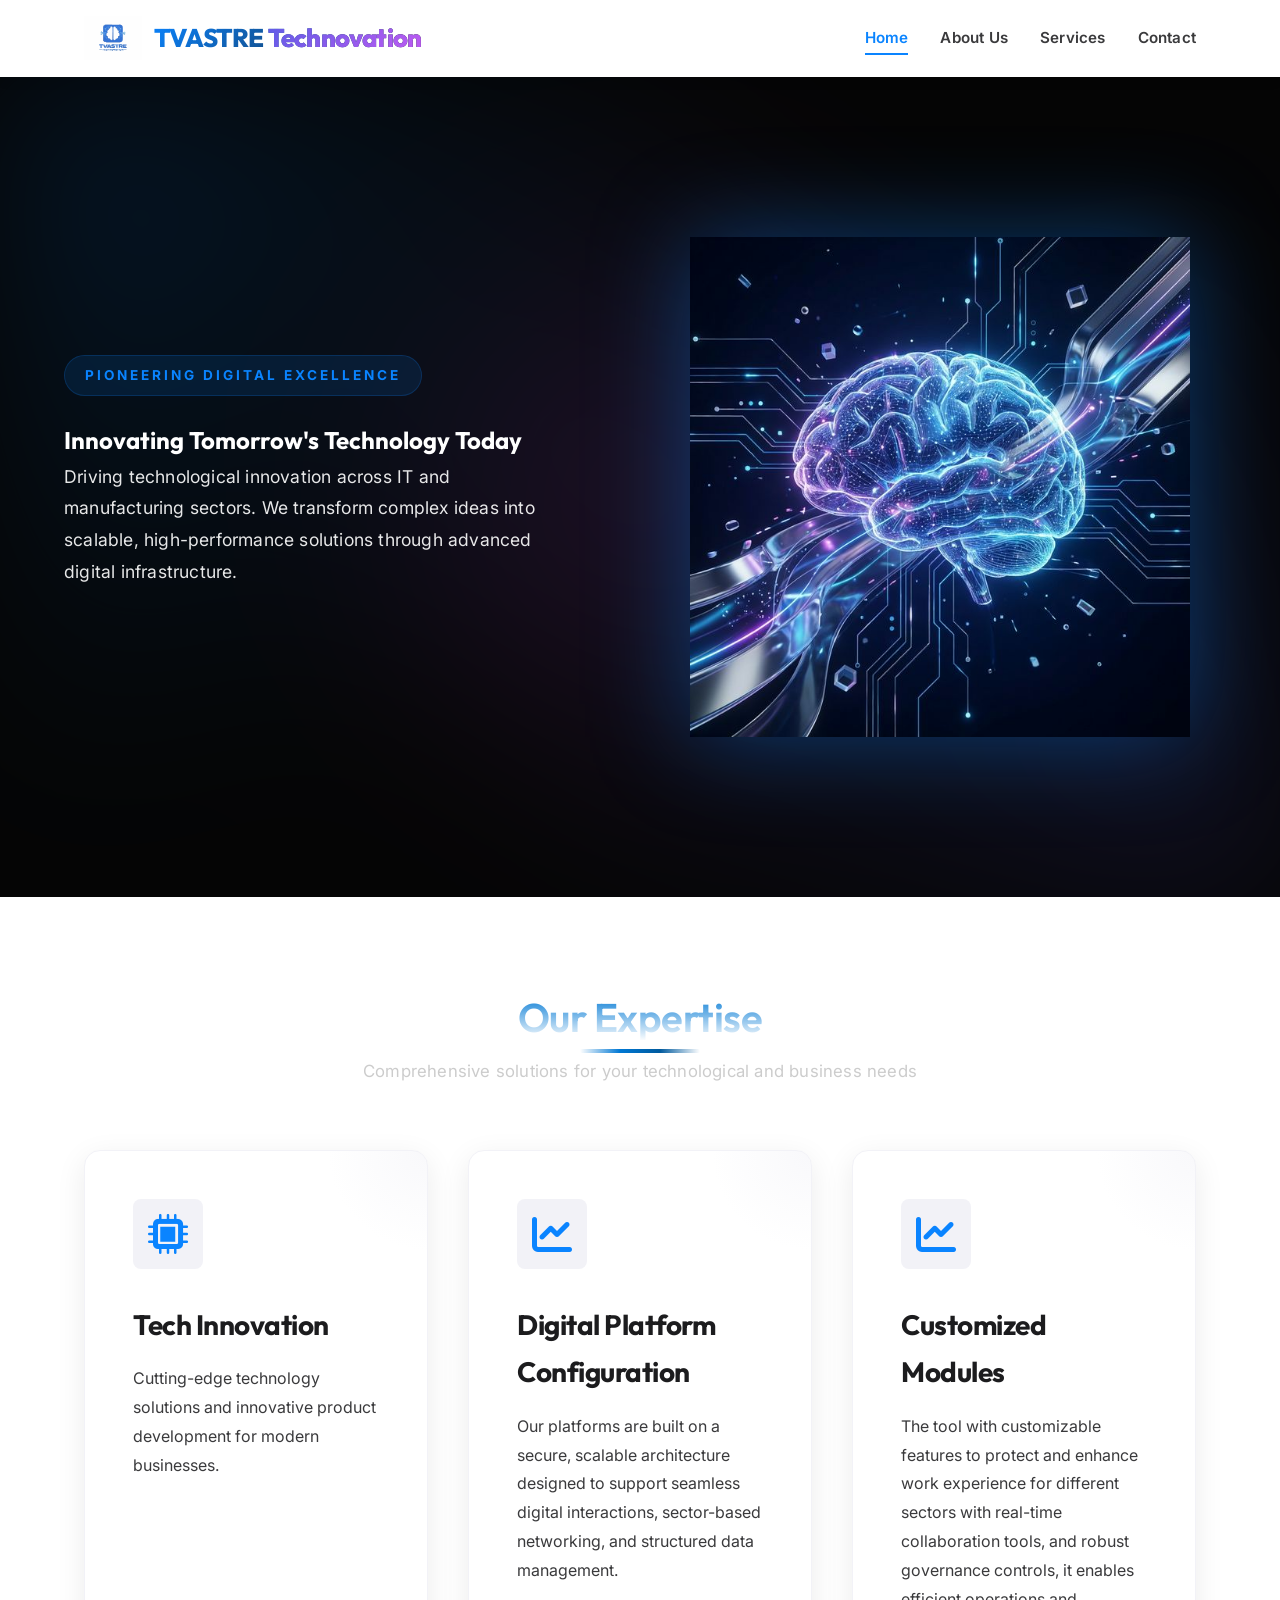
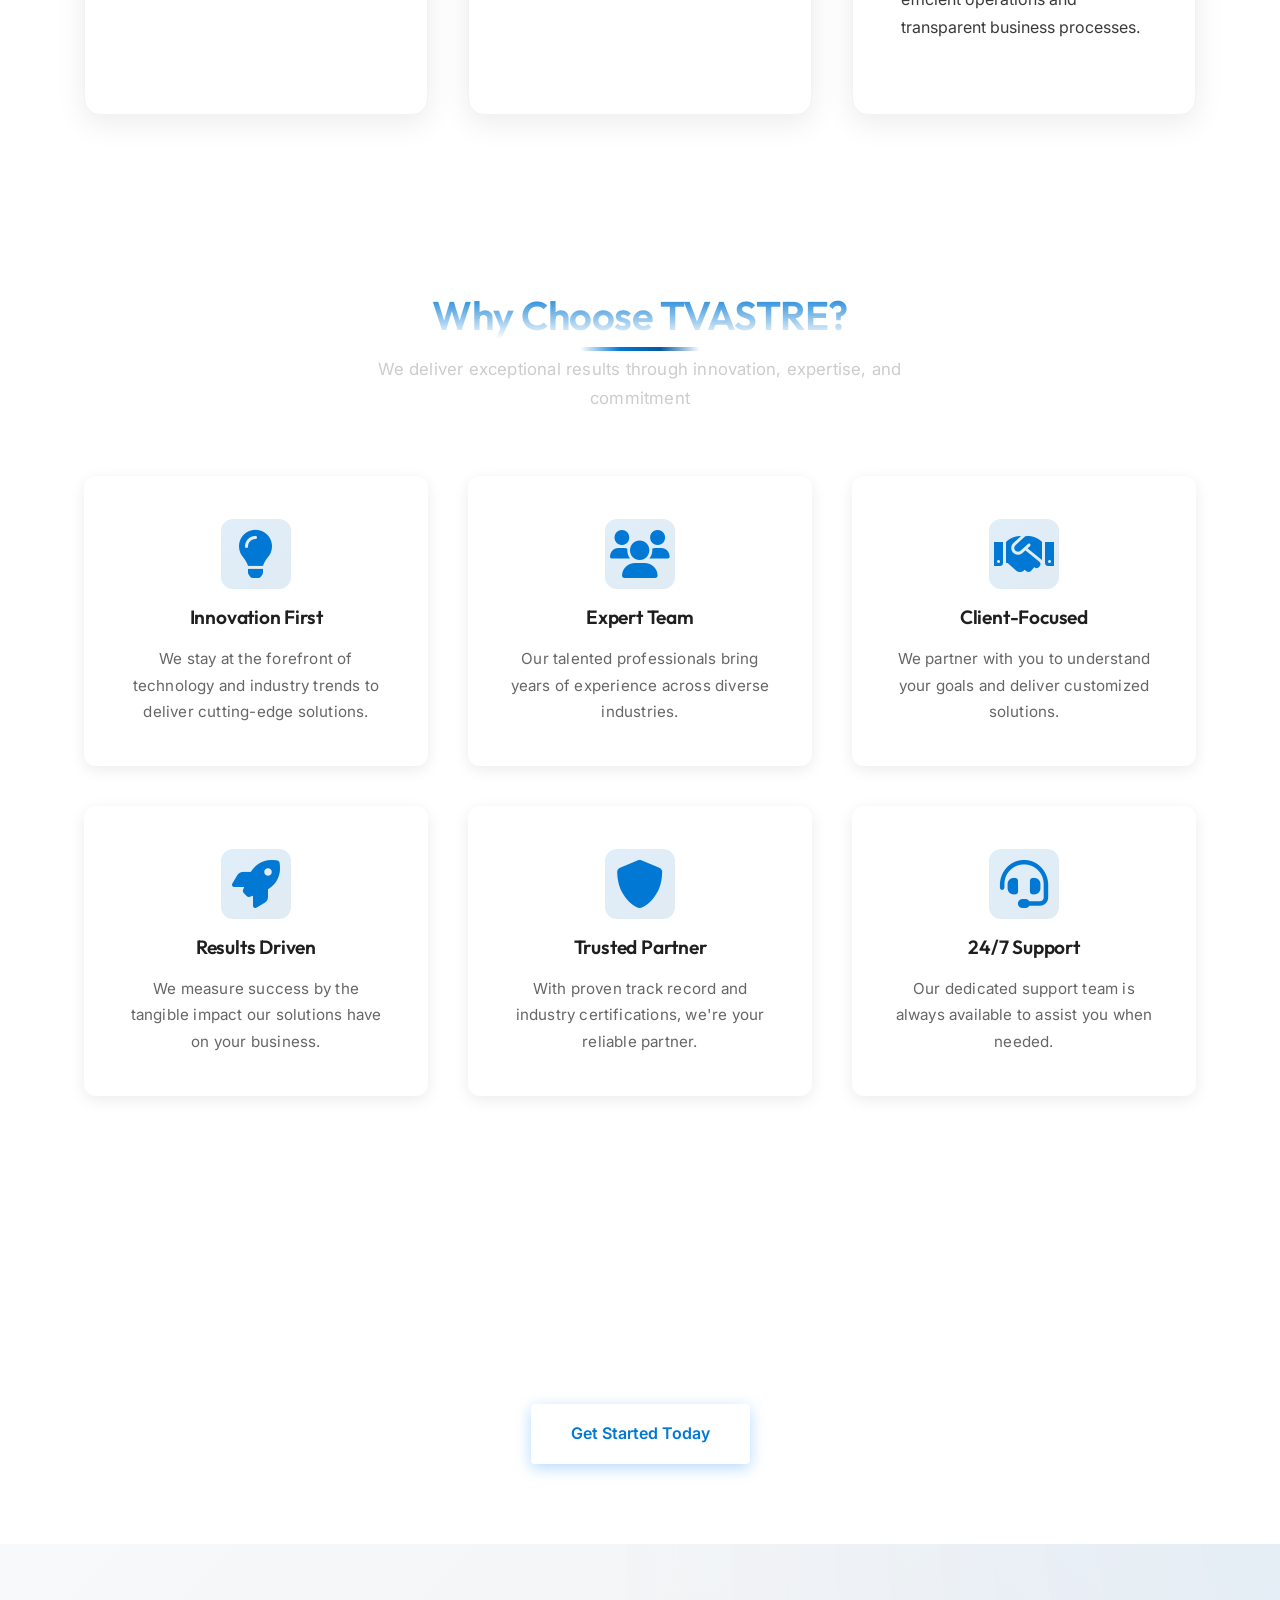
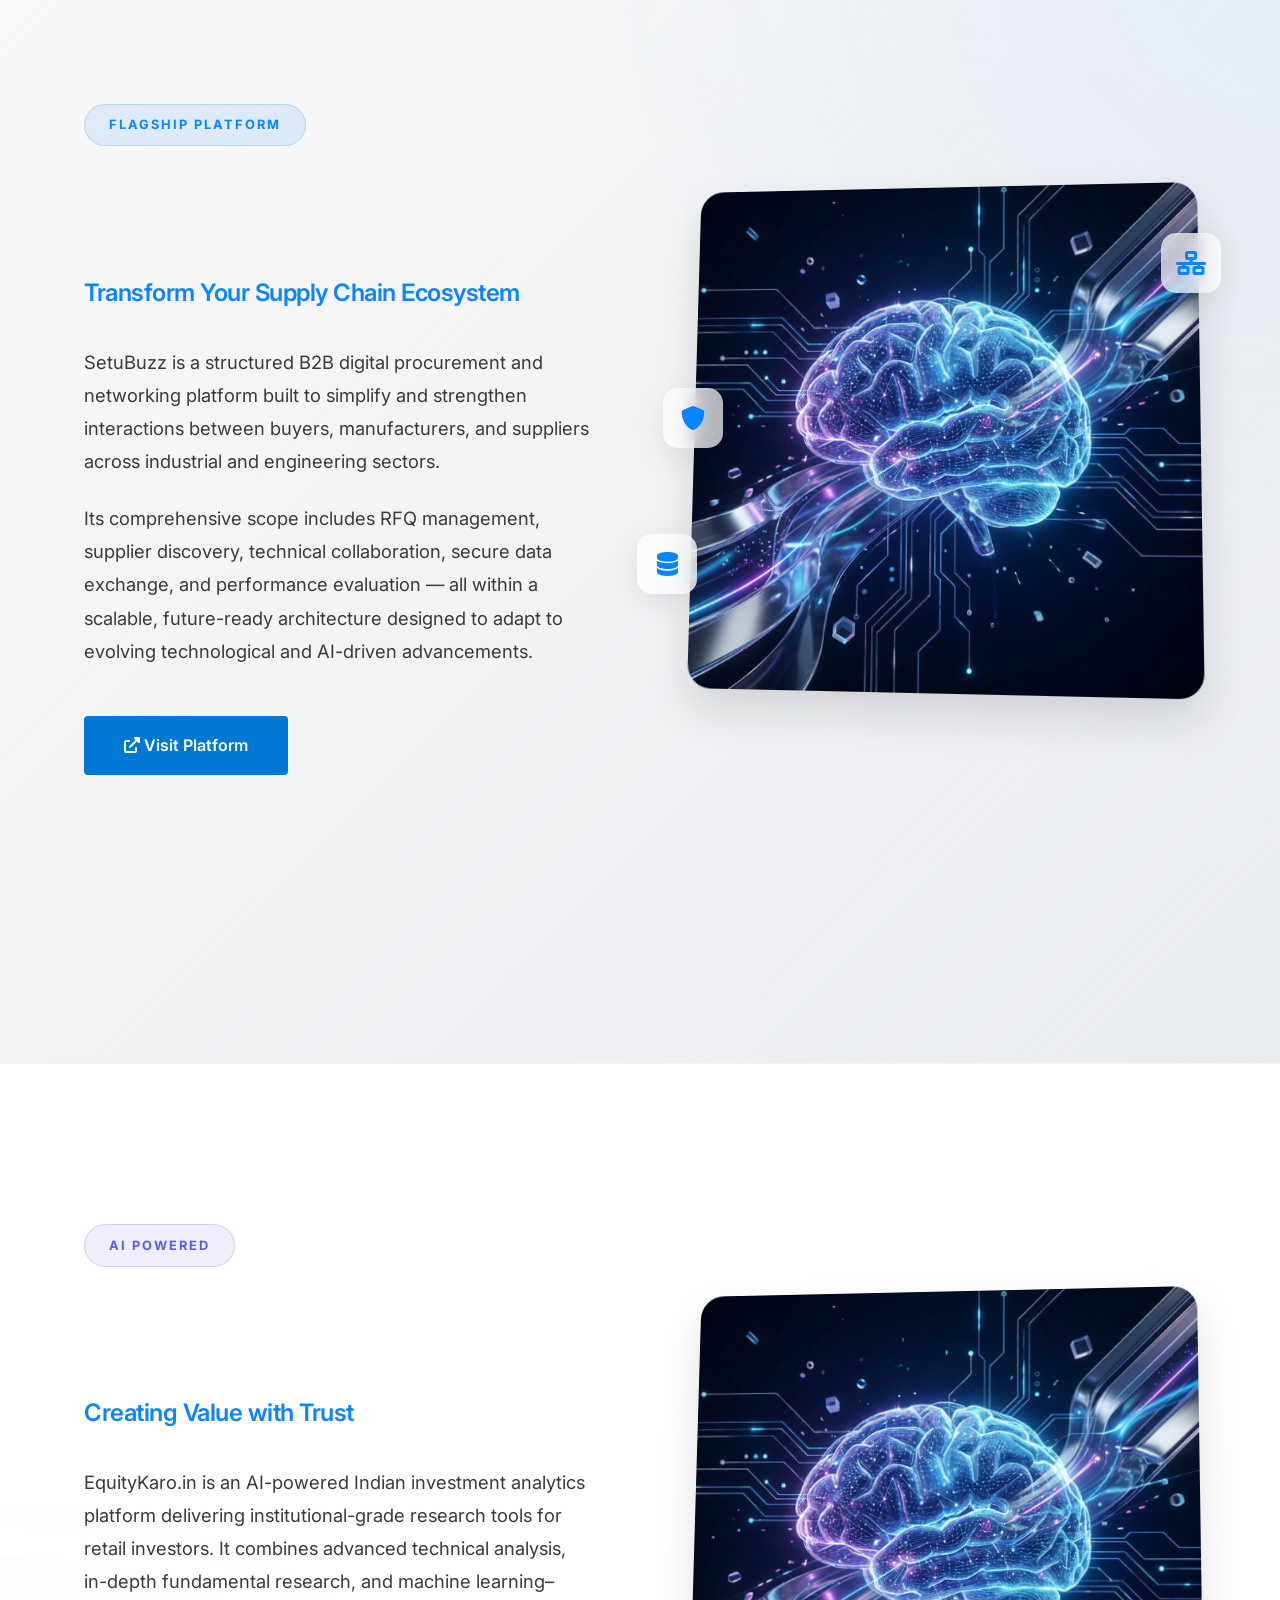
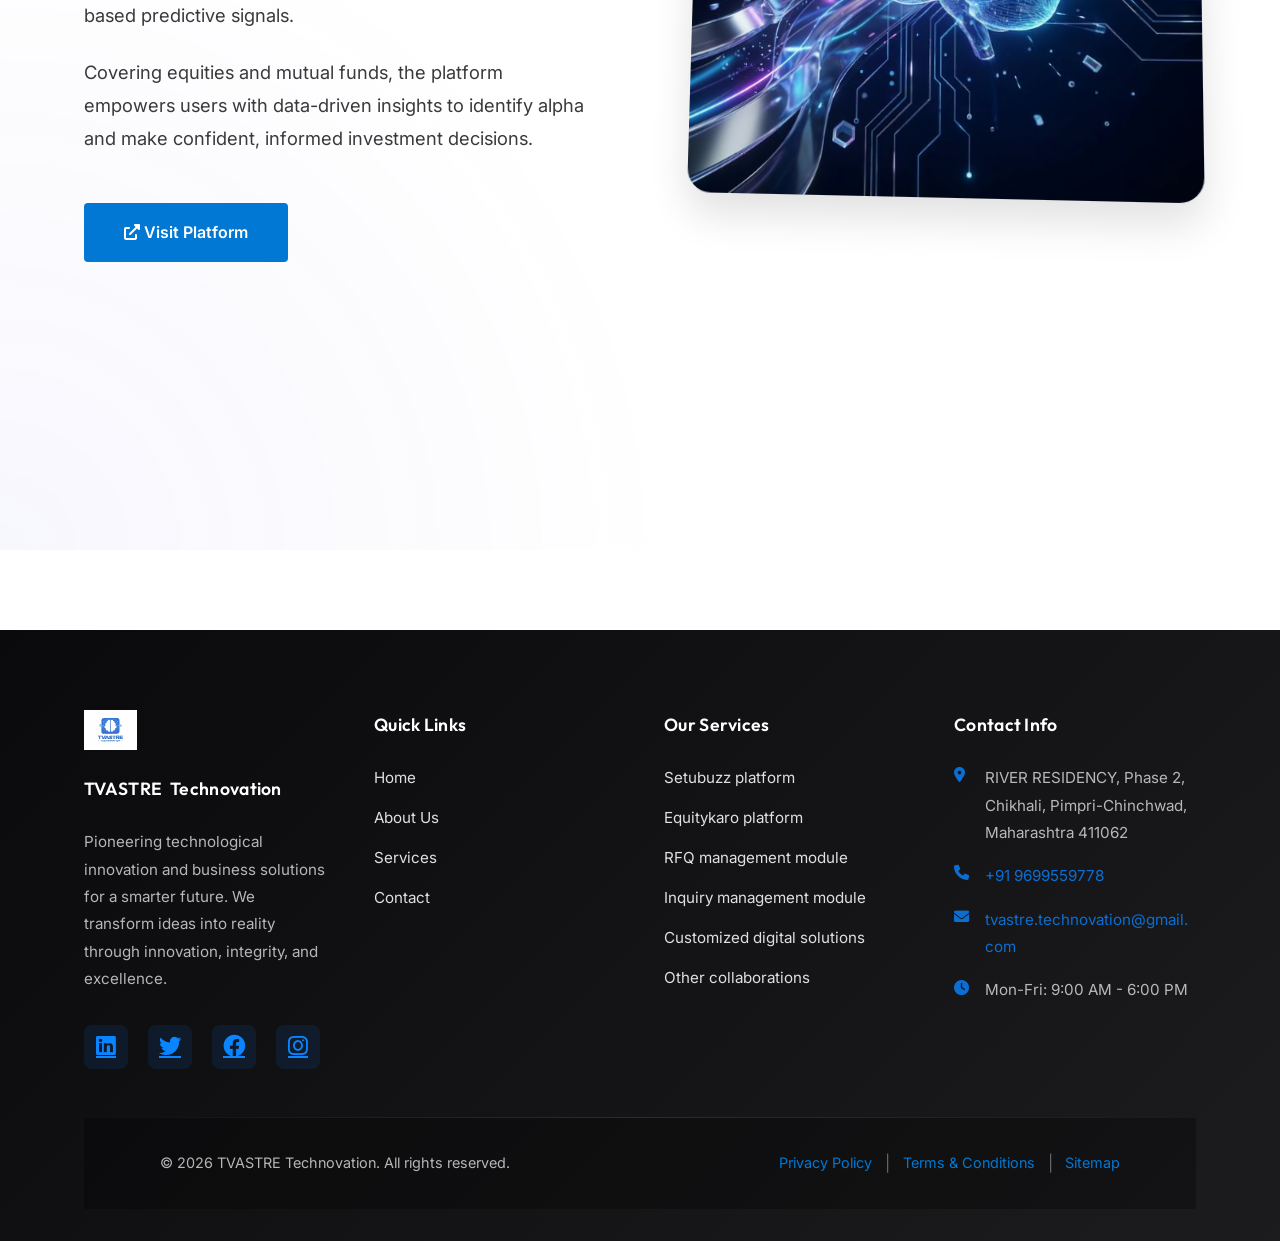
==== commit 9989cd8d: "updated privacy and terms text update" ====
--- a/index.html
+++ b/index.html
@@ -129,14 +129,14 @@
                 <h2>Innovating Tomorrow's Technology Today</h2>
                 <p>Driving technological innovation across IT and manufacturing sectors. We transform complex ideas into
                     scalable, high-performance solutions through advanced digital infrastructure.</p>
-                <div class="hero-buttons">
+                <!-- <div class="hero-buttons">
                     <a href="services.html" class="cta-button-outline">Explore Services</a>
-                </div>
+                </div> -->
             </div>
             <div class="hero-visual">
                 <div class="visual-container">
                     <img src="assets/images/hero-visual.png" alt="Technology Innovation" class="main-visual">
-                    <div class="glass-card stat-card-1">
+                    <!-- <div class="glass-card stat-card-1">
                         <div class="card-icon"><i class="fas fa-rocket"></i></div>
                         <div class="card-info">
                             <span class="number">10+</span>
@@ -149,7 +149,7 @@
                             <span class="number">5+</span>
                             <span class="label">Innovations Delivered</span>
                         </div>
-                    </div>
+                    </div> -->
                 </div>
             </div>
         </div>
--- a/style.css
+++ b/style.css
@@ -2079,7 +2079,79 @@
 }
 
 .container.narrow {
-    max-width: 900px;
+    max-width: 1100px;
+}
+
+.legal-layout {
+    display: grid;
+    grid-template-columns: 280px 1fr;
+    gap: 3rem;
+    align-items: start;
+}
+
+.legal-sidebar {
+    position: sticky;
+    top: 100px;
+    background: white;
+    padding: 2rem;
+    border-radius: var(--border-radius-md);
+    border: 1px solid var(--border-color);
+    box-shadow: var(--shadow-sm);
+}
+
+.legal-sidebar h4 {
+    font-size: 1rem;
+    text-transform: uppercase;
+    letter-spacing: 1px;
+    color: var(--primary);
+    margin-bottom: 1.5rem;
+    font-weight: 700;
+}
+
+.sidebar-nav {
+    list-style: none;
+    padding: 0;
+    margin: 0;
+}
+
+.sidebar-nav li {
+    margin-bottom: 0.5rem;
+}
+
+.sidebar-nav a {
+    display: block;
+    padding: 0.75rem 1rem;
+    color: var(--text-soft);
+    text-decoration: none;
+    font-size: 0.95rem;
+    font-weight: 500;
+    border-radius: 6px;
+    transition: all 0.3s ease;
+    border-left: 3px solid transparent;
+}
+
+.sidebar-nav a:hover {
+    background: var(--bg-soft);
+    color: var(--primary);
+    padding-left: 1.25rem;
+}
+
+.sidebar-nav a.active {
+    background: var(--primary-soft);
+    color: var(--primary);
+    border-left-color: var(--primary);
+    font-weight: 600;
+}
+
+@media (max-width: 1024px) {
+    .legal-layout {
+        grid-template-columns: 1fr;
+    }
+
+    .legal-sidebar {
+        position: static;
+        margin-bottom: 2rem;
+    }
 }
 
 .policy-card {
@@ -2090,35 +2162,42 @@
     border: 1px solid var(--border-color);
 }
 
+.policy-card p {
+    margin-bottom: 2rem;
+    line-height: 2;
+    color: var(--text-soft);
+    font-size: 1.15rem;
+}
+
+.policy-card ul {
+    margin-bottom: 2.5rem;
+    padding-left: 2rem;
+}
+
+.policy-card li {
+    margin-bottom: 1.2rem;
+    color: var(--text-soft);
+    line-height: 1.8;
+    font-size: 1.15rem;
+}
+
 .policy-card h2 {
+    margin: 4rem 0 2rem;
+    color: var(--text-main);
+    font-size: 2.2rem;
+    border-bottom: 2px solid var(--primary-soft);
+    padding-bottom: 0.75rem;
+    display: block;
+    font-family: var(--font-heading);
+    font-weight: 700;
+}
+
+.policy-card h3 {
     margin: 3rem 0 1.5rem;
     color: var(--text-main);
-    font-size: 1.8rem;
-    border-bottom: 2px solid var(--primary-soft);
-    padding-bottom: 0.5rem;
-    display: inline-block;
-}
-
-.policy-card h3 {
-    margin: 2rem 0 1rem;
-    color: var(--text-main);
-    font-size: 1.4rem;
-}
-
-.policy-card p {
-    margin-bottom: 1.5rem;
-    line-height: 1.8;
-    color: var(--text-soft);
-}
-
-.policy-card ul {
-    margin-bottom: 2rem;
-    padding-left: 1.5rem;
-}
-
-.policy-card li {
-    margin-bottom: 0.8rem;
-    color: var(--text-soft);
+    font-size: 1.6rem;
+    font-family: var(--font-heading);
+    font-weight: 600;
 }
 
 .policy-highlight {
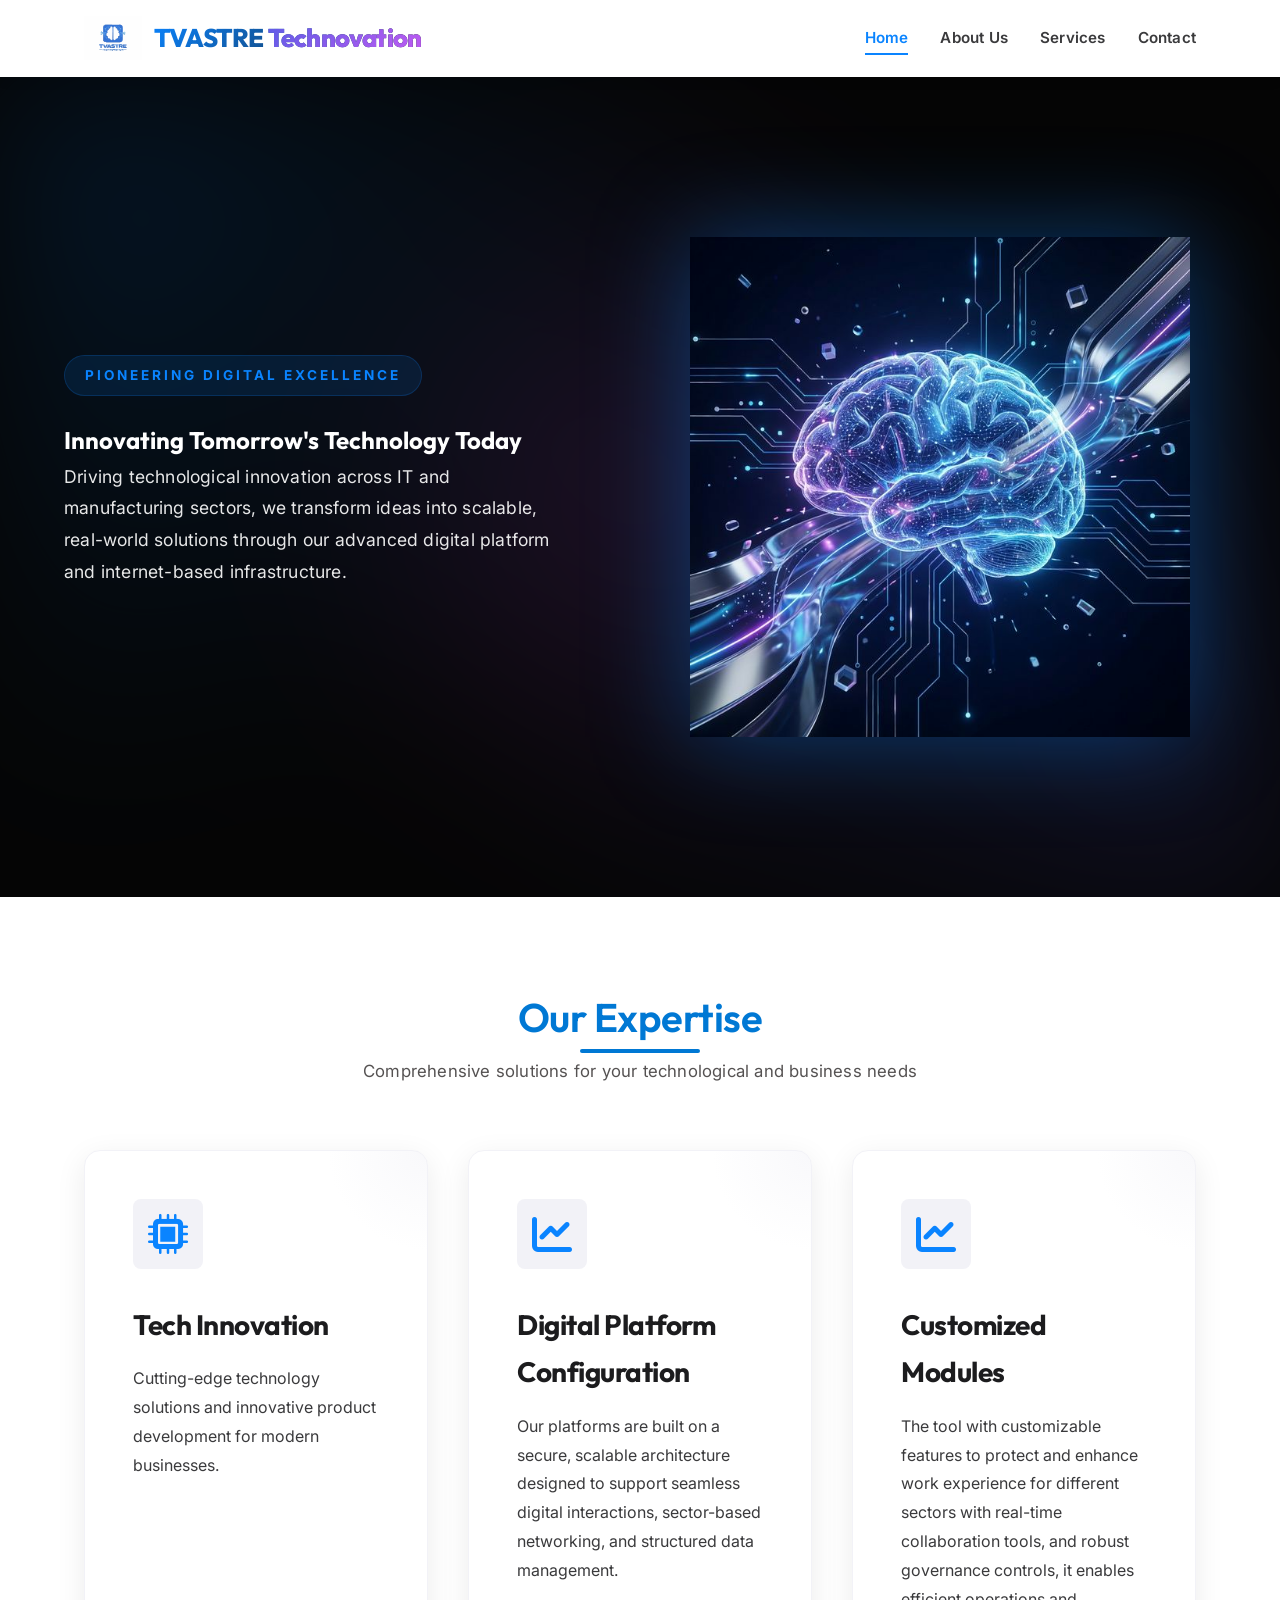
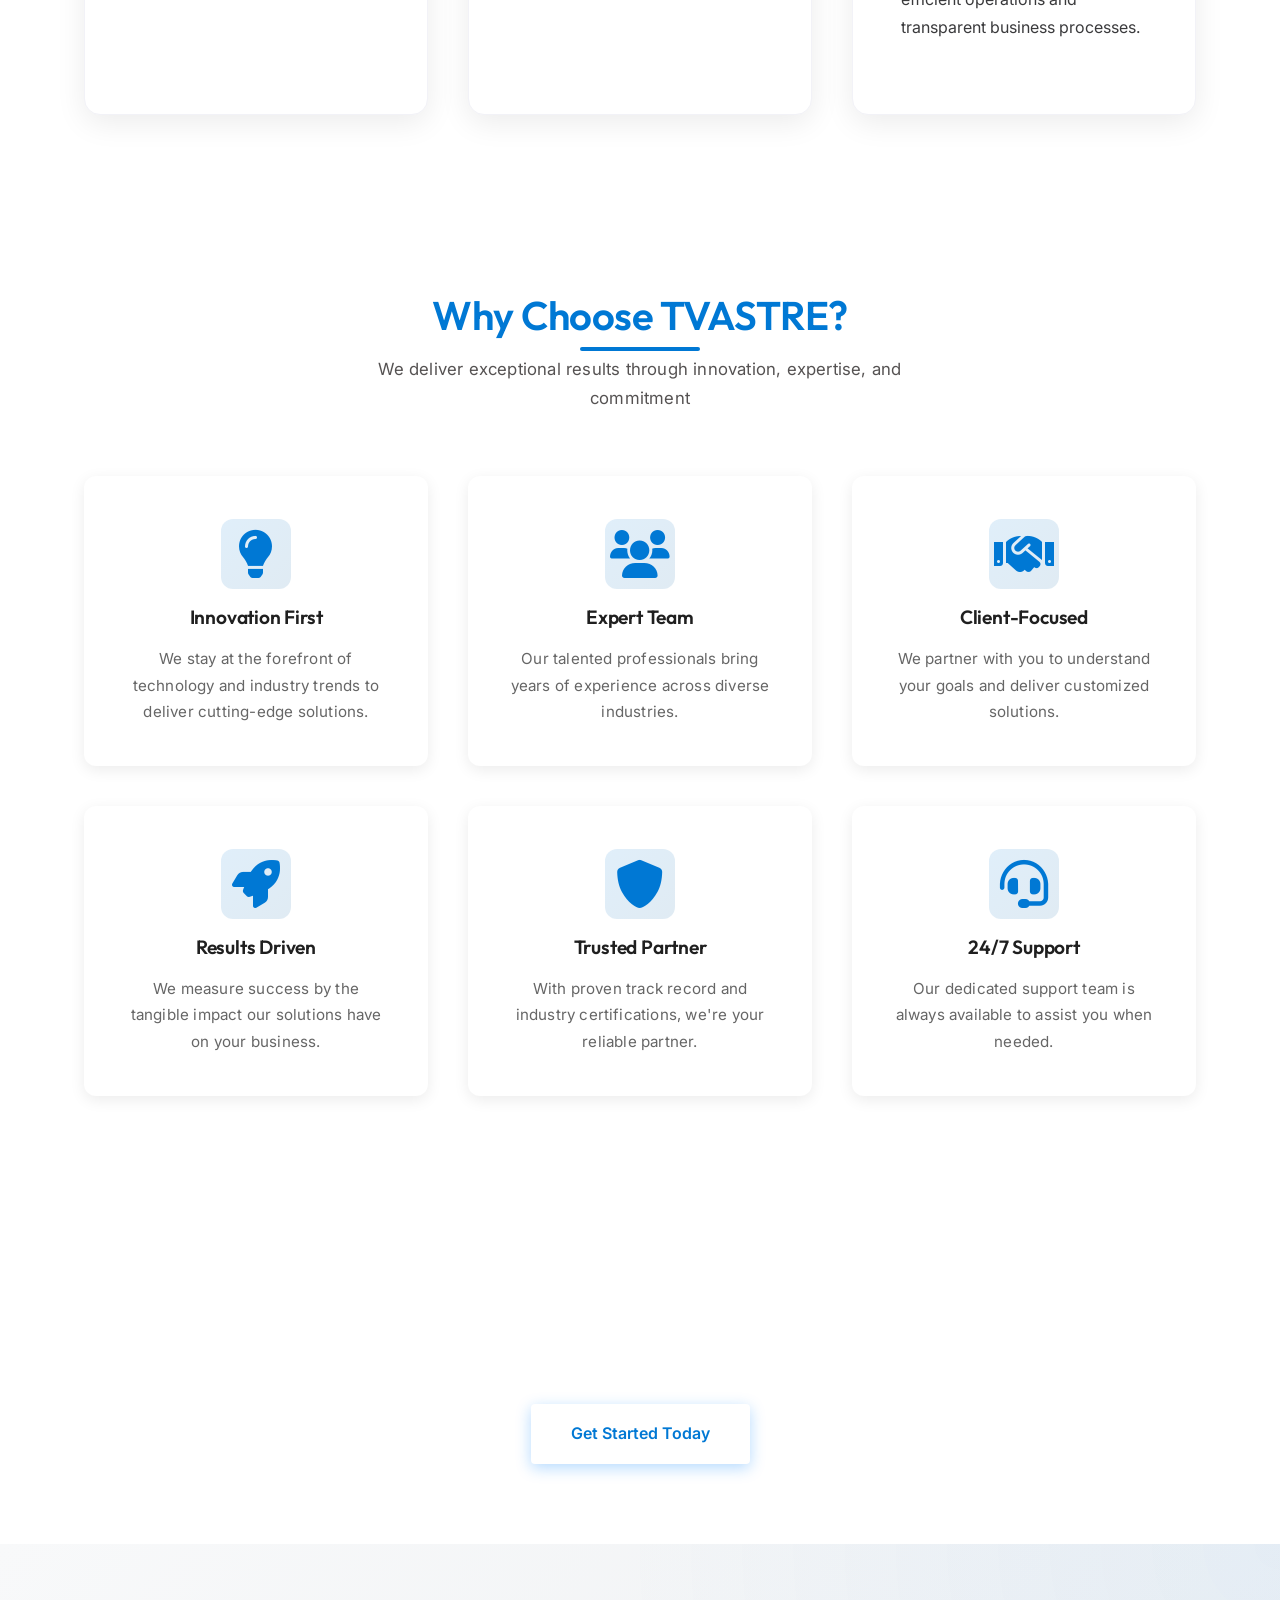
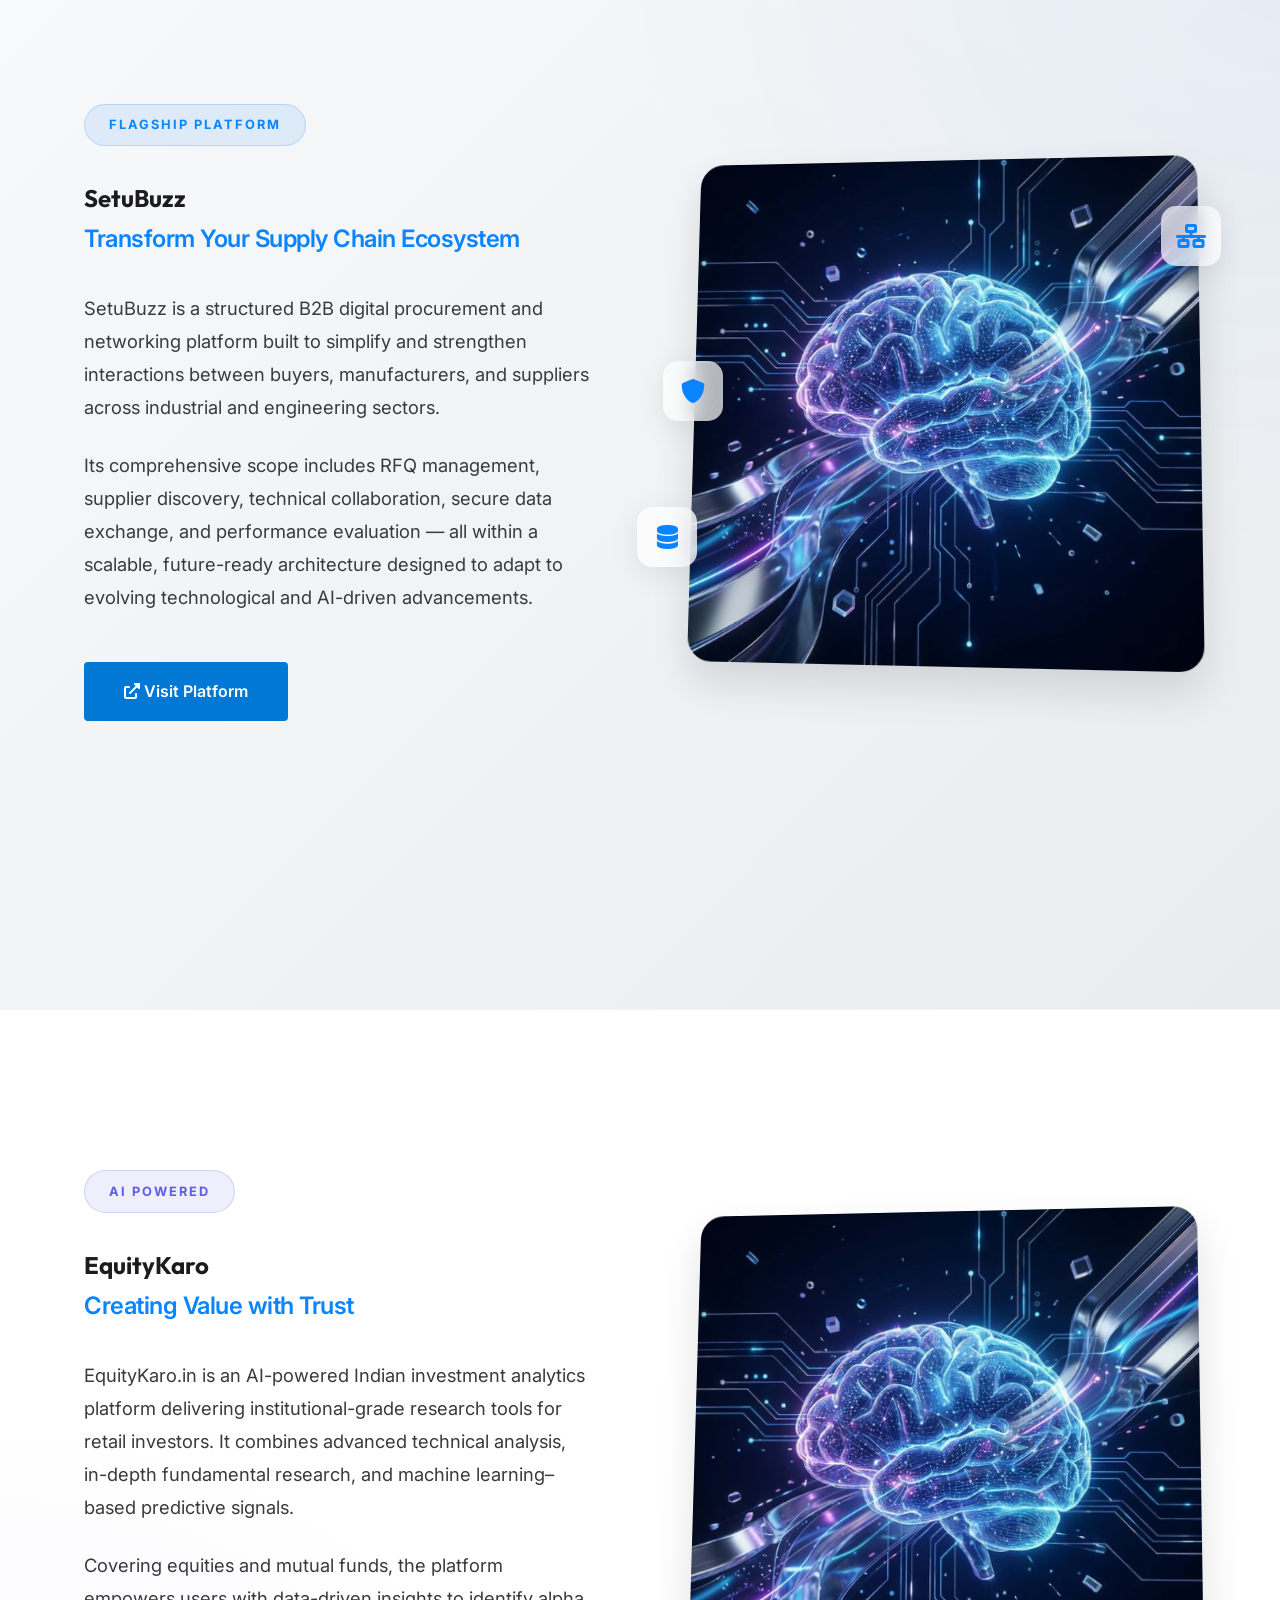
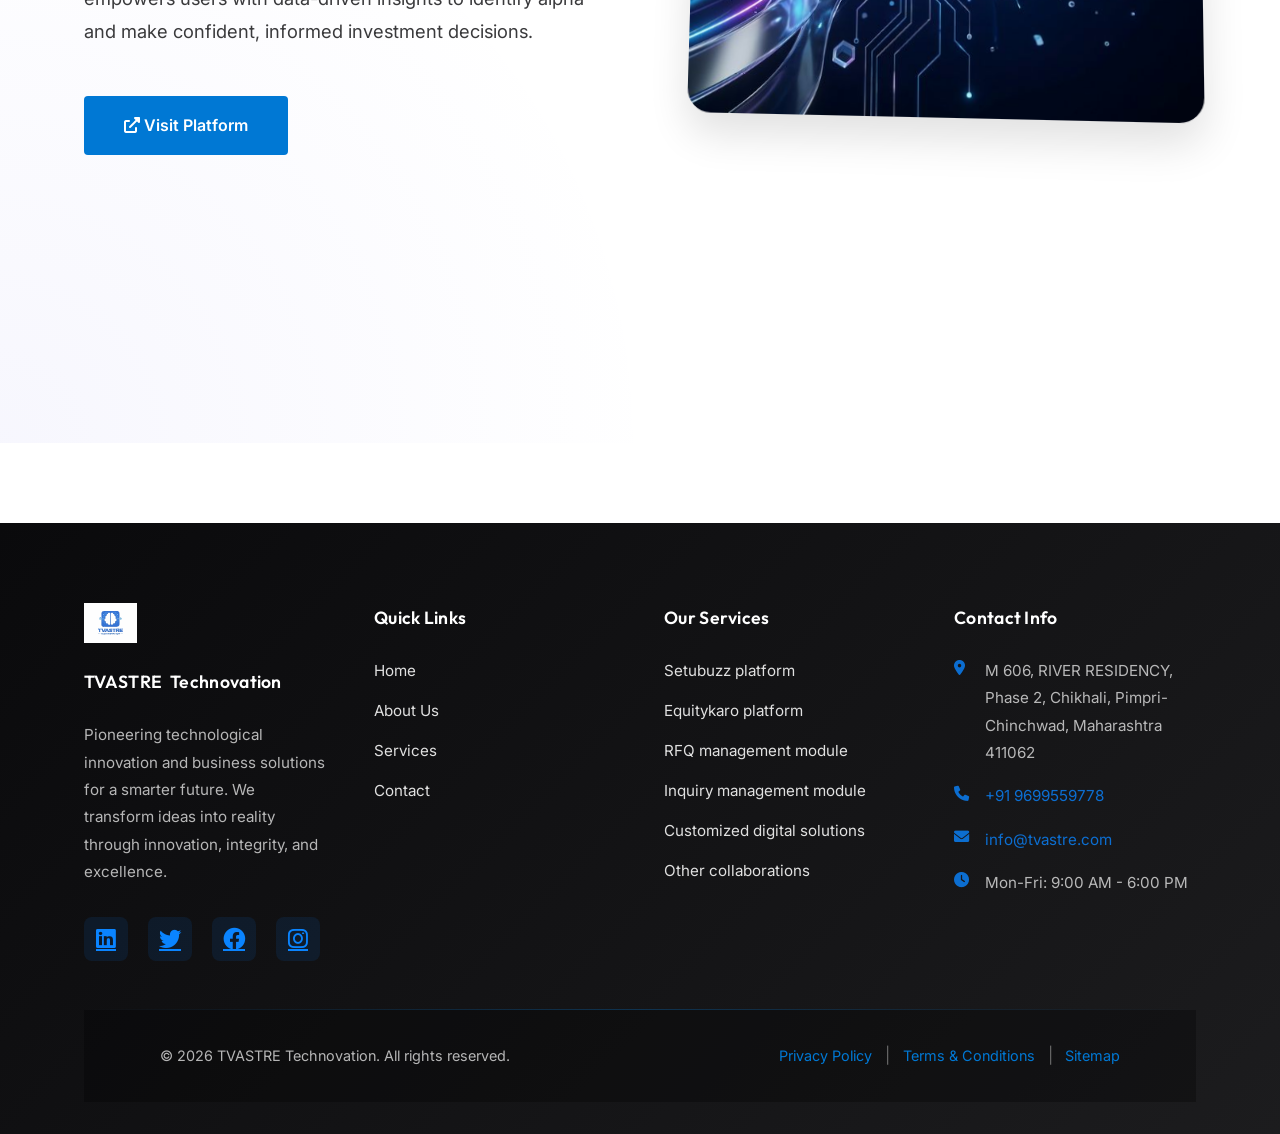
==== commit 6ade6199: "changes updated" ====
--- a/index.html
+++ b/index.html
@@ -5,9 +5,9 @@
     <meta charset="UTF-8">
     <meta name="viewport" content="width=device-width, initial-scale=1.0">
     <meta name="description"
-        content="TVASTRE Technovation - Leading technology innovation solutions for tech, finance, and automotive industries. Transform your business with our cutting-edge solutions.">
+        content="TVASTRE Technovation - Leading technology innovation solutions for tech, finance, and Manufacturing industries. Transform your business with our cutting-edge solutions.">
     <meta name="keywords"
-        content="technology innovation, tech solutions, software development, AI, machine learning, financial services, automotive technology">
+        content="technology innovation, tech solutions, software development, AI, machine learning, financial services, Manufacturing technology">
     <meta name="author" content="TVASTRE Technovation">
     <meta name="robots" content="index, follow, max-snippet:-1, max-image-preview:large, max-video-preview:-1">
     <meta name="theme-color" content="#0A84FF">
@@ -17,7 +17,7 @@
     <meta property="og:type" content="website">
     <meta property="og:title" content="TVASTRE Technovation - Tech Innovation Solutions">
     <meta property="og:description"
-        content="Leading technology innovation solutions for tech, finance, and automotive industries. Transform your business with our cutting-edge solutions.">
+        content="Leading technology innovation solutions for tech, finance, and Manufacturing industries. Transform your business with our cutting-edge solutions.">
     <meta property="og:url" content="https://your-domain.com/">
     <meta property="og:image" content="https://your-domain.com/og-image.png">
     <meta property="og:site_name" content="TVASTRE Technovation">
@@ -26,7 +26,7 @@
     <meta name="twitter:card" content="summary_large_image">
     <meta name="twitter:title" content="TVASTRE Technovation - Tech Innovation Solutions">
     <meta name="twitter:description"
-        content="Leading technology innovation solutions for tech, finance, and automotive industries.">
+        content="Leading technology innovation solutions for tech, finance, and Manufacturing industries.">
     <meta name="twitter:image" content="https://your-domain.com/og-image.png">
 
     <title>TVASTRE Technovation - Tech Innovation Solutions</title>
@@ -68,7 +68,7 @@
             "@type": "ContactPoint",
             "contactType": "Customer Service",
             "telephone": "+91-9699559778",
-            "email": "tvastre.technovation@gmail.com"
+            "email": "info@tvastre.com"
         },
         "sameAs": [
             "https://www.linkedin.com/company/tvastre-technovation",
@@ -127,8 +127,7 @@
             <div class="hero-text">
                 <span class="eyebrow">Pioneering Digital Excellence</span>
                 <h2>Innovating Tomorrow's Technology Today</h2>
-                <p>Driving technological innovation across IT and manufacturing sectors. We transform complex ideas into
-                    scalable, high-performance solutions through advanced digital infrastructure.</p>
+                <p>Driving technological innovation across IT and manufacturing sectors, we transform ideas into scalable, real-world solutions through our advanced digital platform and internet-based infrastructure.</p>
                 <!-- <div class="hero-buttons">
                     <a href="services.html" class="cta-button-outline">Explore Services</a>
                 </div> -->
@@ -314,7 +313,7 @@
             <div class="product-grid">
                 <div class="product-info-panel">
                     <div class="product-badge">Flagship Platform</div>
-                    <h2>SetuBuzz</h2>
+                    <h1>SetuBuzz</h1>
                     <p class="product-tagline">Transform Your Supply Chain Ecosystem</p>
                     <p class="product-description">
                         SetuBuzz is a structured B2B digital procurement and networking platform built to simplify and
@@ -356,7 +355,7 @@
                 </div>
                 <div class="product-info-panel">
                     <div class="product-badge accent">AI Powered</div>
-                    <h2>EquityKaro</h2>
+                    <h1>EquityKaro</h1>
                     <p class="product-tagline">Creating Value with Trust</p>
                     <p class="product-description">
                         EquityKaro.in is an AI-powered Indian investment analytics platform delivering
@@ -424,11 +423,11 @@
                 <div class="footer-section">
                     <h3>Contact Info</h3>
                     <div class="contact-details">
-                        <p><i class="fas fa-map-marker-alt"></i> RIVER RESIDENCY, Phase 2, Chikhali, Pimpri-Chinchwad,
+                        <p><i class="fas fa-map-marker-alt"></i>M 606, RIVER RESIDENCY, Phase 2, Chikhali, Pimpri-Chinchwad,
                             Maharashtra 411062</p>
                         <p><i class="fas fa-phone"></i> <a href="tel:+919699559778">+91 9699559778</a></p>
                         <p><i class="fas fa-envelope"></i> <a
-                                href="mailto:tvastre.technovation@gmail.com">tvastre.technovation@gmail.com</a></p>
+                                href="mailto:info@tvastre.com">info@tvastre.com</a></p>
                         <p><i class="fas fa-clock"></i> Mon-Fri: 9:00 AM - 6:00 PM</p>
                     </div>
                 </div>
--- a/style.css
+++ b/style.css
@@ -532,7 +532,7 @@
     font-weight: 600;
     letter-spacing: -0.5px;
     line-height: 1.2;
-    background: linear-gradient(0deg, #ffffff, #0078d4);
+    background:  #0078d4;
     -webkit-background-clip: text;
     -webkit-text-fill-color: transparent;
     background-clip: text;
@@ -546,7 +546,7 @@
     transform: translateX(-50%);
     width: 120px;
     height: 4px;
-    background: linear-gradient(90deg, transparent, #0078d4, #005a9e, transparent);
+    background:  #0078d4;
     border-radius: 2px;
     animation: expandWidth 0.8s ease-out;
 }
@@ -562,7 +562,7 @@
 }
 
 .section-title p {
-    color: #ccc;
+    color: #555252 !important;
     max-width: 600px;
     margin: 0 auto;
     font-size: 1.05rem;
@@ -1813,7 +1813,7 @@
     border-color: rgba(94, 92, 230, 0.2);
 }
 
-.product-info-panel h2 {
+.product-info-panel h2{
     font-size: 4rem;
     font-weight: 800;
     margin-bottom: 1.5rem;
@@ -1822,6 +1822,7 @@
     -webkit-background-clip: text;
     background-clip: text;
     -webkit-text-fill-color: transparent;
+    color:#005a9e !important;
 }
 
 .product-tagline {
